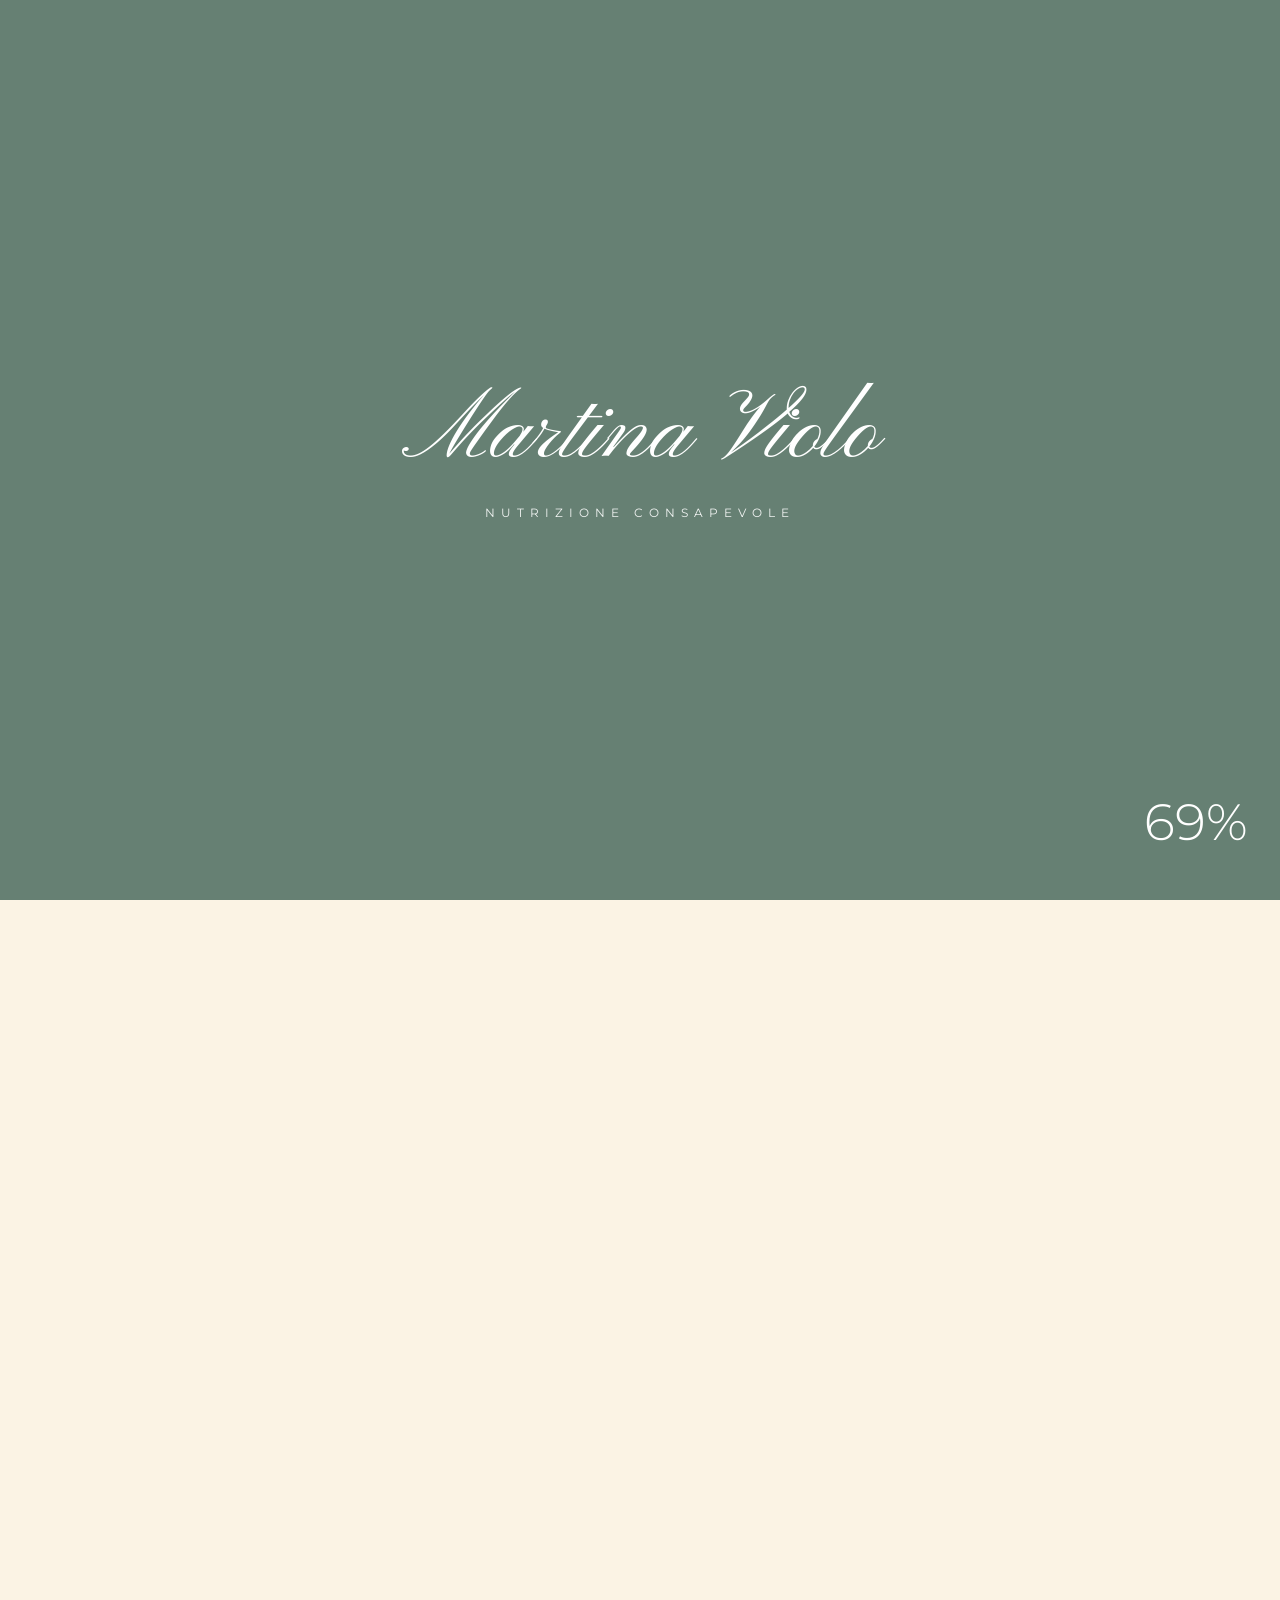
==== index.html @ 7b3d0c50 "Add files via upload" ====
<!DOCTYPE html>
<html lang="it">
<head>
<title>Dott.ssa Martina Violo - Biologa Nutrizionista a Sant'Elia Fiumerapido</title>
<meta name="description" content="Affidati alla Dott.ssa Martina Violo, nutrizionista a Sant'Elia Fiumerapido. Percorsi nutrizionali personalizzati, senza privazioni. Prenota ora la tua visita.">
<meta property="og:title" content="Dott.ssa Martina Violo - Biologa Nutrizionista">
<meta property="og:description" content="Inizia il tuo percorso verso un'alimentazione consapevole.">
<meta property="og:image" content="https://www.tuosito.it/img/anteprima-social.jpg">
<meta property="og:url" content="https://www.tuosito.it">
<meta charset="UTF-8">
<meta name="viewport" content="width=device-width, initial-scale=1.0">
<link rel="icon" type="image/png" href="img/favicon.png">
<link rel="stylesheet" href="style.css">
<link href="https://fonts.googleapis.com/css2?family=Montserrat:wght@300;400;600&family=Pinyon+Script&family=Playfair+Display:ital,wght@0,400;0,700;1,400&display=block" rel="stylesheet">
<link href='https://unpkg.com/boxicons@2.1.4/css/boxicons.min.css' rel='stylesheet'>
<link href="https://unpkg.com/aos@2.3.1/dist/aos.css" rel="stylesheet">

<script type="application/ld+json">
{
  "@context": "https://schema.org",
  "@type": "Physician",
  "name": "Dott.ssa Martina Violo",
  "image": "https://www.tuosito.it/img/martina.jpeg",
  "@id": "https://www.tuosito.it",
  "url": "https://www.tuosito.it",
  "telephone": "3331909773",
  "medicalSpecialty": "DietNutrition",
  "address": {
    "@type": "PostalAddress",
    "streetAddress": "Piazza Enrico Risi, 23",
    "addressLocality": "Sant'Elia Fiumerapido",
    "postalCode": "03049",
    "addressCountry": "IT"
  },
  "priceRange": "€€"
}
</script>

<style>
/* ============================================================
   NUOVE SEZIONI — stili aggiuntivi al style.css esistente
   ============================================================ */

/* --- HERO riprogettato (gerarchia 3 livelli come riferimento) --- */
#hero { min-height: 100vh; display: flex; align-items: center; padding-top: 5rem; }
.hero-container { display: grid; grid-template-columns: 1fr 1fr; gap: 4rem; align-items: center; }
.hero-eyebrow { font-size: 0.9rem; font-weight: 600; color: #668073; text-transform: uppercase; letter-spacing: 3px; display: block; margin-bottom: 0.8rem; }
.hero-role { font-family: 'Playfair Display', serif; font-style: italic; font-size: 1.5rem; color: #668073; display: block; margin-bottom: 0.3rem; }
.hero-name { font-family: 'Playfair Display', serif; font-size: clamp(3rem, 6vw, 5rem); font-weight: 700; color: #1A2621; line-height: 1; display: block; margin-bottom: 1.5rem; }
.hero-text p { font-size: 1.05rem; color: #555; max-width: 480px; line-height: 1.7; margin-bottom: 2rem; }
.hero-badge-strip { display: flex; align-items: center; gap: 0.6rem; margin-bottom: 2.5rem; background: #fff; padding: 0.8rem 1.2rem; border-radius: 3rem; box-shadow: 0 4px 15px rgba(0,0,0,0.06); display: inline-flex; }
.hero-badge-strip .stars { color: #f1c40f; font-size: 1rem; letter-spacing: 1px; }
.hero-badge-strip span { font-size: 0.82rem; color: #555; }
.hero-badge-strip strong { color: #1A2621; }
.hero-image-wrapper { position: relative; }
.hero-img { width: 100%; border-radius: 2rem; object-fit: cover; aspect-ratio: 4/5; box-shadow: 0 2rem 4rem rgba(0,0,0,0.12); position: relative; z-index: 1; }
.blob-bg { position: absolute; width: 85%; height: 85%; background: #E8F5E9; border-radius: 40% 60% 55% 45% / 45% 55% 40% 60%; top: 8%; left: 8%; z-index: 0; }
@media (max-width: 768px) {
    #hero { padding-top: 7rem; min-height: auto; }
    .hero-container { grid-template-columns: 1fr; gap: 2rem; }
    .hero-image-wrapper { max-width: 280px; margin: 0 auto; }
    .hero-name { font-size: 2.8rem; }
    .hero-text { text-align: center; }
    .hero-buttons { justify-content: center; }
    .hero-badge-strip { margin: 0 auto 2rem; }
}

/* --- CHI SONO: foto + testo affiancati --- */
.chi-sono-grid { display: grid; grid-template-columns: 0.9fr 1.1fr; gap: 4rem; align-items: center; }
.chi-sono-img { width: 100%; border-radius: 1.5rem; object-fit: cover; aspect-ratio: 3/4; box-shadow: 0 1.5rem 3rem rgba(0,0,0,0.1); }
.chi-sono-text .header-badge { margin-bottom: 1rem; }
.chi-sono-text h2 { text-align: left; margin-bottom: 1.2rem; }
.chi-sono-text h2::after { margin-left: 0; }
.chi-sono-text p { color: #555; margin-bottom: 1rem; line-height: 1.8; }
@media (max-width: 900px) {
    .chi-sono-grid { grid-template-columns: 1fr; gap: 2rem; }
    .chi-sono-img { max-width: 320px; margin: 0 auto; display: block; }
    .chi-sono-text h2 { text-align: center; }
    .chi-sono-text h2::after { margin: 0.5rem auto 0; }
}

/* --- APPROCCIO: lista puntata dettagliata --- */
.approccio-grid { display: grid; grid-template-columns: 1fr 1fr; gap: 3rem; align-items: start; }
.approccio-intro p { color: #555; line-height: 1.8; margin-bottom: 1.5rem; }
.approccio-list { list-style: none; padding: 0; margin: 0; }
.approccio-list li { display: flex; align-items: flex-start; gap: 0.75rem; padding: 0.7rem 0; border-bottom: 1px solid #f0f0f0; font-size: 0.95rem; color: #444; }
.approccio-list li:last-child { border-bottom: none; }
.approccio-list li i { color: #668073; font-size: 1.1rem; flex-shrink: 0; margin-top: 0.1rem; }
.approccio-photo { border-radius: 1.5rem; overflow: hidden; box-shadow: 0 1rem 2.5rem rgba(0,0,0,0.08); }
.approccio-photo img { width: 100%; height: 100%; object-fit: cover; display: block; }
@media (max-width: 900px) {
    .approccio-grid { grid-template-columns: 1fr; }
    .approccio-photo { display: none; }
}

/* --- SPECIALIZZAZIONI: griglia 3+3 con icona --- */
.specializzazioni-grid { display: grid; grid-template-columns: repeat(3, 1fr); gap: 1.5rem; }
.spec-card { background: #fff; padding: 2rem 1.5rem; border-radius: 1.25rem; box-shadow: 0 4px 15px rgba(0,0,0,0.05); transition: transform 0.3s, box-shadow 0.3s; border-bottom: 3px solid transparent; }
.spec-card:hover { transform: translateY(-0.4rem); box-shadow: 0 1rem 2.5rem rgba(102,128,115,0.15); border-bottom-color: #668073; }
.spec-icon { width: 3.5rem; height: 3.5rem; background: #E8F5E9; border-radius: 50%; display: flex; align-items: center; justify-content: center; margin-bottom: 1rem; }
.spec-icon i { font-size: 1.6rem; color: #668073; }
.spec-card h3 { font-size: 1rem; color: #1A2621; margin-bottom: 0.5rem; }
.spec-card p { font-size: 0.88rem; color: #666; line-height: 1.6; }
@media (max-width: 900px) { .specializzazioni-grid { grid-template-columns: 1fr 1fr; } }
@media (max-width: 580px) { .specializzazioni-grid { grid-template-columns: 1fr; } }

/* --- SERVIZI: card dettagliate con lista inclusa --- */
.servizi-grid { display: grid; grid-template-columns: repeat(2, 1fr); gap: 2rem; }
.servizio-card { background: #fff; border-radius: 1.5rem; padding: 2.5rem 2rem; box-shadow: 0 6px 20px rgba(0,0,0,0.06); display: flex; flex-direction: column; border-top: 4px solid #668073; transition: transform 0.3s; }
.servizio-card.featured { background: #668073; color: white; }
.servizio-card:hover { transform: translateY(-0.3rem); }
.servizio-card h3 { font-size: 1.3rem; margin-bottom: 0.3rem; color: #1A2621; }
.servizio-card.featured h3 { color: white; }
.servizio-card .servizio-sub { font-size: 0.85rem; color: #668073; font-weight: 600; text-transform: uppercase; letter-spacing: 1px; margin-bottom: 1.2rem; }
.servizio-card.featured .servizio-sub { color: rgba(255,255,255,0.75); }
.servizio-card .servizio-price { font-family: 'Playfair Display', serif; font-size: 2rem; font-weight: 700; color: #668073; margin-bottom: 1.5rem; }
.servizio-card.featured .servizio-price { color: white; }
.servizio-include { list-style: none; padding: 0; margin: 0 0 2rem; flex-grow: 1; }
.servizio-include li { display: flex; align-items: flex-start; gap: 0.6rem; padding: 0.5rem 0; font-size: 0.9rem; color: #555; border-bottom: 1px solid #f5f5f5; }
.servizio-card.featured .servizio-include li { color: rgba(255,255,255,0.9); border-bottom-color: rgba(255,255,255,0.15); }
.servizio-include li i { color: #668073; font-size: 1rem; flex-shrink: 0; margin-top: 0.15rem; }
.servizio-card.featured .servizio-include li i { color: rgba(255,255,255,0.85); }
.servizio-card .btn, .servizio-card .btn-outline-white { margin-top: auto; text-align: center; display: block; }
.btn-outline-white { border: 2px solid white; color: white; padding: 0.85rem 1.5rem; border-radius: 3rem; font-weight: 600; text-decoration: none; transition: all 0.3s; font-size: 0.95rem; }
.btn-outline-white:hover { background: white; color: #668073; }
@media (max-width: 768px) { .servizi-grid { grid-template-columns: 1fr; } }

/* --- RECENSIONI: citazione + fonte --- */
.review-card { background: #fff; border-radius: 1.25rem; padding: 2rem; box-shadow: 0 4px 15px rgba(0,0,0,0.05); flex-shrink: 0; width: 340px; display: flex; flex-direction: column; border-left: 4px solid #668073; }
.review-quote { font-size: 2.5rem; color: #668073; line-height: 1; margin-bottom: 0.5rem; font-family: Georgia, serif; }
.review-text { font-size: 0.92rem; color: #555; line-height: 1.7; flex-grow: 1; font-style: italic; margin-bottom: 1.2rem; }
.review-author { display: flex; align-items: center; gap: 0.8rem; }
.author-avatar { width: 2.5rem; height: 2.5rem; border-radius: 50%; background: #668073; color: white; display: flex; align-items: center; justify-content: center; font-weight: 700; font-size: 1rem; flex-shrink: 0; }
.author-info h4 { font-size: 0.9rem; color: #1A2621; margin: 0 0 0.15rem; }
.author-info .stars { color: #f1c40f; font-size: 0.85rem; }
.author-info .review-source { font-size: 0.75rem; color: #999; margin-top: 0.1rem; }
</style>
</head>

<body class="is-loading">

<div id="preloader">
    <div class="preloader-content">
        <h1 class="preload-name">Martina Violo</h1>
        <p class="preload-sub">Nutrizione Consapevole</p>
    </div>
    <div class="preload-counter">0%</div>
</div>

<header>
    <div class="container">
        <a href="index.html" class="logo-link">
            <img src="img/logo.png" alt="Logo" class="logo-img">
            <div class="brand-text">
                <span class="dott-title">Dott.ssa</span>
                <span class="brand-name">Martina Violo</span>
            </div>
        </a>
        <div class="menu-toggle" id="mobile-menu"><i class='bx bx-menu'></i></div>
        <nav class="nav-menu">
            <ul>
                <li><a href="index.html">Home</a></li>
                <li><a href="chi-sono.html">Chi Sono</a></li>
                <li><a href="#specializzazioni">Specializzazioni</a></li>
                <li><a href="#recensioni">Recensioni</a></li>
                <li><a href="#contatti">Dove Siamo</a></li>
                <li><a href="#prenota" class="btn-prenota">Prenota Ora</a></li>
            </ul>
        </nav>
    </div>
</header>

<!-- ============================================================
     1. HERO — gerarchia tipografica a 3 livelli
     ============================================================ -->
<section id="hero">
    <div class="container hero-container">
        <div class="hero-text" data-aos="fade-up">
            <span class="hero-eyebrow">Biologa – Nutrizionista</span>
            <span class="hero-role">Dott.ssa</span>
            <span class="hero-name">Martina Violo</span>

            <div class="hero-badge-strip">
                <span class="stars">★★★★★</span>
                <span><strong>Recensioni verificate</strong> dai pazienti</span>
            </div>

            <p>Percorsi nutrizionali personalizzati per ritrovare equilibrio, salute e benessere. Niente diete drastiche: solo scienza, ascolto e risultati duraturi.</p>

            <div class="hero-buttons">
                <a href="#prenota" class="btn btn-hero">Prenota la Prima Visita</a>
                <a href="chi-sono.html" class="btn-outline">Scopri il metodo</a>
            </div>
        </div>

        <div class="hero-image-wrapper" data-aos="zoom-in" data-aos-delay="200">
            <div class="blob-bg"></div>
            <img src="img/martina.jpeg" alt="Dott.ssa Martina Violo, Biologa Nutrizionista" class="hero-img">
        </div>
    </div>
</section>

<div class="marquee-container">
    <div class="marquee-content">
        <span>NUTRIZIONE CONSAPEVOLE • NO DIETE DRASTICHE • EQUILIBRIO • AMORE PER IL CIBO • SCIENZA ED EMPATIA • </span>
        <span>NUTRIZIONE CONSAPEVOLE • NO DIETE DRASTICHE • EQUILIBRIO • AMORE PER IL CIBO • SCIENZA ED EMPATIA • </span>
    </div>
</div>

<!-- ============================================================
     2. CHI SONO — foto + testo affiancati (come sito riferimento)
     ============================================================ -->
<section id="chi-sono" class="section-content">
    <div class="container">
        <div class="chi-sono-grid" data-aos="fade-up">
            <div>
                <img src="img/martina.jpeg" alt="Dott.ssa Martina Violo" class="chi-sono-img">
            </div>
            <div class="chi-sono-text">
                <span class="header-badge">Chi sono</span>
                <h2>Benvenuta nel mio studio di nutrizione, il tuo spazio di equilibrio e benessere.</h2>
                <p>
                    Sono una <strong>biologa nutrizionista</strong>, appassionata di scienza, benessere e cura della persona.
                    Credo profondamente che l'alimentazione non sia solo nutrimento, ma uno strumento potente
                    per migliorare la qualità della vita e ritrovare equilibrio e salute.
                </p>
                <p>
                    Il mio approccio è scientifico ma profondamente umano: prima di parlare di calorie,
                    voglio capire te — le tue abitudini, i tuoi ritmi, le tue difficoltà.
                    Solo così un piano nutrizionale smette di essere un peso e diventa uno strumento
                    che funziona davvero, nel tempo.
                </p>
                <a href="chi-sono.html" class="btn" style="display:inline-block; margin-top:1rem;">Scopri di più →</a>
            </div>
        </div>
    </div>
</section>

<!-- ============================================================
     3. IL MIO APPROCCIO — lista dettagliata + foto
     ============================================================ -->
<section class="section-content" style="background-color:#f9f9f9;">
    <div class="container">
        <h2 data-aos="fade-up">Il Mio Approccio</h2>
        <p style="text-align:center; max-width:600px; margin:0 auto 3rem; color:#666;" data-aos="fade-up" data-aos-delay="100">
            Ogni percorso nutrizionale inizia con un'analisi approfondita delle tue abitudini, necessità e obiettivi. Il piano viene elaborato secondo criteri scientifici e aggiornato nel tempo.
        </p>

        <div class="approccio-grid" data-aos="fade-up" data-aos-delay="150">
            <div class="approccio-intro">
                <p><strong>Il percorso include:</strong></p>
                <ul class="approccio-list">
                    <li><i class='bx bx-check-circle'></i> Anamnesi nutrizionale e clinica approfondita</li>
                    <li><i class='bx bx-check-circle'></i> Analisi degli esami ematochimici disponibili</li>
                    <li><i class='bx bx-check-circle'></i> Valutazione delle abitudini alimentari e dello stile di vita</li>
                    <li><i class='bx bx-check-circle'></i> Misurazioni antropometriche (peso, altezza, circonferenze)</li>
                    <li><i class='bx bx-check-circle'></i> Definizione degli obiettivi nutrizionali personalizzati</li>
                    <li><i class='bx bx-check-circle'></i> Elaborazione di un piano alimentare su misura</li>
                    <li><i class='bx bx-check-circle'></i> Supporto nutrizionale e integrazione (quando indicata)</li>
                    <li><i class='bx bx-check-circle'></i> Follow-up periodici e aggiornamento del piano</li>
                </ul>
            </div>
            <div class="approccio-photo">
                <img src="img/martina.jpeg" alt="Studio Dott.ssa Martina Violo">
            </div>
        </div>
    </div>
</section>

<!-- ============================================================
     4. SPECIALIZZAZIONI — griglia 3+3 con icone
     ============================================================ -->
<section id="specializzazioni" class="section-content">
    <div class="container">
        <h2 data-aos="fade-up">In cosa posso aiutarti</h2>
        <p style="text-align:center; max-width:600px; margin:0 auto 3rem; color:#666;" data-aos="fade-up" data-aos-delay="100">
            Percorsi personalizzati per ogni fase della vita e ogni tipo di esigenza nutrizionale.
        </p>

        <div class="specializzazioni-grid">
            <div class="spec-card" data-aos="fade-up">
                <div class="spec-icon"><i class='bx bx-leaf'></i></div>
                <h3>Dimagrimento e ricomposizione corporea</h3>
                <p>Programmi basati su evidenze scientifiche per perdere massa grassa in modo sano, sostenibile e duraturo.</p>
            </div>
            <div class="spec-card" data-aos="fade-up" data-aos-delay="100">
                <div class="spec-icon"><i class='bx bx-heart'></i></div>
                <h3>Squilibri metabolici</h3>
                <p>Supporto nutrizionale per insulino resistenza, diabete, ipercolesterolemia e stati infiammatori cronici.</p>
            </div>
            <div class="spec-card" data-aos="fade-up" data-aos-delay="200">
                <div class="spec-icon"><i class='bx bx-happy-heart-eyes'></i></div>
                <h3>Benessere intestinale</h3>
                <p>Percorsi per IBS, gonfiore, stipsi, disbiosi intestinale e reflusso, con focus sul microbiota.</p>
            </div>
            <div class="spec-card" data-aos="fade-up" data-aos-delay="100">
                <div class="spec-icon"><i class='bx bx-body'></i></div>
                <h3>Squilibri ormonali</h3>
                <p>Piani alimentari personalizzati per PCOS, endometriosi, amenorrea e altri squilibri ormonali femminili.</p>
            </div>
            <div class="spec-card" data-aos="fade-up" data-aos-delay="200">
                <div class="spec-icon"><i class='bx bx-plus-medical'></i></div>
                <h3>Gravidanza e allattamento</h3>
                <p>Supporto nutrizionale completo durante la gravidanza e l'allattamento per il benessere di mamma e bambino.</p>
            </div>
            <div class="spec-card" data-aos="fade-up" data-aos-delay="300">
                <div class="spec-icon"><i class='bx bx-run'></i></div>
                <h3>Nutrizione sportiva</h3>
                <p>Piani nutrizionali per ottimizzare le performance atletiche, il recupero e la composizione corporea.</p>
            </div>
        </div>
    </div>
</section>

<!-- ============================================================
     5. RECENSIONI — carosello con fonte esplicita
     ============================================================ -->
<section id="recensioni" class="section-content" style="background-color:#f9f9f9;">
    <div class="container">
        <h2 data-aos="fade-up">Cosa dicono i pazienti</h2>
        <p style="text-align:center; max-width:600px; margin:0 auto 3rem; color:#666;" data-aos="fade-up" data-aos-delay="100">
            Le storie di chi ha scelto di cambiare stile di vita con me.
        </p>

        <div class="reviews-wrapper">
            <button class="nav-arrow prev-arrow" onclick="scorriRecensioni(-1)" aria-label="Precedente">
                <i class='bx bx-chevron-left'></i>
            </button>
            <div class="reviews-grid" id="lista-recensioni" data-aos="fade-up" data-aos-delay="200">
                <div style="text-align:center; width:100%; color:#999;">Caricamento recensioni...</div>
            </div>
            <button class="nav-arrow next-arrow" onclick="scorriRecensioni(1)" aria-label="Successivo">
                <i class='bx bx-chevron-right'></i>
            </button>
        </div>
    </div>
</section>

<!-- ============================================================
     6. SERVIZI — card dettagliate con lista inclusa
     ============================================================ -->
<section id="servizi" class="section-content">
    <div class="container">
        <h2 data-aos="fade-up">Inizia il tuo percorso con me</h2>
        <p style="text-align:center; max-width:600px; margin:0 auto 3rem; color:#666;" data-aos="fade-up" data-aos-delay="100">
            Scegli il percorso più adatto alle tue esigenze. Ogni visita è un momento di ascolto e cura personalizzata.
        </p>

        <div class="servizi-grid">

            <div class="servizio-card featured" data-aos="fade-up">
                <div class="servizio-sub">Consigliato per iniziare</div>
                <h3>Prima Visita Nutrizionale</h3>
                <div class="servizio-price">€ 80 <span style="font-size:1rem; opacity:0.7;">/seduta</span></div>
                <ul class="servizio-include">
                    <li><i class='bx bx-check'></i> Durata: 60 minuti</li>
                    <li><i class='bx bx-check'></i> Anamnesi nutrizionale e clinica approfondita</li>
                    <li><i class='bx bx-check'></i> Valutazione delle abitudini alimentari e dello stile di vita</li>
                    <li><i class='bx bx-check'></i> Misurazioni antropometriche</li>
                    <li><i class='bx bx-check'></i> Definizione degli obiettivi nutrizionali</li>
                    <li><i class='bx bx-check'></i> Piano alimentare personalizzato incluso</li>
                </ul>
                <a href="#prenota" class="btn-outline-white">Prenota Ora</a>
            </div>

            <div class="servizio-card" data-aos="fade-up" data-aos-delay="150">
                <div class="servizio-sub">Monitoraggio progressi</div>
                <h3>Visita di Controllo</h3>
                <div class="servizio-price">€ 40 <span style="font-size:1rem; color:#999;">/seduta</span></div>
                <ul class="servizio-include">
                    <li><i class='bx bx-check'></i> Durata: 30 minuti</li>
                    <li><i class='bx bx-check'></i> Valutazione dei risultati raggiunti</li>
                    <li><i class='bx bx-check'></i> Nuove misurazioni antropometriche</li>
                    <li><i class='bx bx-check'></i> Verifica dell'aderenza al piano alimentare</li>
                    <li><i class='bx bx-check'></i> Aggiornamento e personalizzazione del piano</li>
                    <li><i class='bx bx-check'></i> Supporto motivazionale continuo</li>
                </ul>
                <a href="#prenota" class="btn">Prenota Ora</a>
            </div>

        </div>
    </div>
</section>

<!-- ============================================================
     7. PRENOTA — wizard esistente invariato
     ============================================================ -->
<section id="prenota" class="section-content" style="background-color:#f9f9f9;">
    <div class="container">
        <h2 data-aos="fade-up">Prenota un Appuntamento</h2>

        <div id="booking-choice" class="booking-choice-container" data-aos="zoom-in">
            <div class="choice-card" onclick="mostraFormOnline()">
                <div class="icon-circle"><i class='bx bx-calendar'></i></div>
                <h3>Prenotazione Online</h3>
                <p>Visualizza il calendario e blocca subito il tuo posto.</p>
                <span class="btn-fake">Prenota qui &rarr;</span>
            </div>
            <a href="https://wa.me/393472796818?text=Salve,%20vorrei%20prenotare%20un%20appuntamento." target="_blank" class="choice-card whatsapp-card">
                <div class="icon-circle wa"><i class='bx bxl-whatsapp'></i></div>
                <h3>Via WhatsApp</h3>
                <p>Scrivimi per concordare insieme orario e dettagli.</p>
                <span class="btn-fake wa-btn">Apri Chat &rarr;</span>
            </a>
        </div>

        <div id="online-form-container" style="display:none;">
            <button onclick="tornaIndietroScelta()" style="background:none; border:none; color:#668073; font-weight:bold; cursor:pointer; margin-bottom:20px; font-size:1rem;">
                &larr; Torna alla scelta
            </button>
            <div class="wizard-container">
                <div id="step-1" class="step-box active">
                    <h2>Di cosa hai bisogno?</h2>
                    <div class="scelta-servizio">
                        <div onclick="scegliServizio('prima_visita', 60)" class="btn-card">
                            <div class="icon-box"><i class='bx bx-user-plus'></i></div>
                            <h3>Prima Visita</h3>
                            <p>60 Minuti</p>
                        </div>
                        <div onclick="scegliServizio('controllo', 30)" class="btn-card">
                            <div class="icon-box"><i class='bx bx-refresh'></i></div>
                            <h3>Controllo</h3>
                            <p>30 Minuti</p>
                        </div>
                    </div>
                </div>

                <div id="step-2" class="step-box">
                    <h2>Scegli il giorno</h2>
                    <div class="calendar-wrapper">
                        <div class="calendar-header">
                            <button onclick="cambiaMese(-1)" class="btn-cal-nav"><i class='bx bx-chevron-left'></i></button>
                            <h3 id="mese-anno-label">Mese Anno</h3>
                            <button onclick="cambiaMese(1)" class="btn-cal-nav"><i class='bx bx-chevron-right'></i></button>
                        </div>
                        <div class="calendar-weekdays">
                            <div>Lun</div><div>Mar</div><div>Mer</div><div>Gio</div><div>Ven</div><div>Sab</div><div>Dom</div>
                        </div>
                        <div id="calendar-days" class="calendar-grid"></div>
                    </div>
                    <button onclick="tornaAlStep(1)" class="btn-back">← Indietro</button>
                </div>

                <div id="step-3" class="step-box">
                    <h2>Orari Ottimizzati</h2>
                    <p style="font-size:0.9rem; color:#666; margin-bottom:15px;">Questi sono gli orari consigliati per te.</p>
                    <div id="container-consigliati" class="orari-grid"></div>
                    <p id="no-consigliati" style="display:none; font-size:0.85rem; color:#999; margin-top:10px;">Nessun orario consigliato. Prova "Mostra tutti gli orari" qui sotto.</p>
                    <div class="divider" style="margin:20px 0; border-top:1px dashed #ccc;"></div>
                    <button onclick="mostraTuttiOrari()" class="btn-outline">Mostra tutti gli orari</button>
                    <br><br>
                    <button onclick="tornaAlStep(2)" class="btn-back">← Cambia Giorno</button>
                </div>

                <div id="step-4" class="step-box">
                    <h2>Tutti gli orari</h2>
                    <div id="container-altri" class="orari-grid"></div>
                    <br>
                    <button onclick="tornaAlStep(3)" class="btn-back">← Indietro</button>
                </div>

                <div id="step-5" class="step-box">
                    <h2>Conferma Prenotazione</h2>
                    <div class="riepilogo-box">
                        <p><i class='bx bx-id-card'></i> <strong id="riepilogo-servizio">...</strong></p>
                        <p><i class='bx bx-calendar'></i> <strong id="riepilogo-data">...</strong></p>
                        <p><i class='bx bx-time'></i> <strong id="riepilogo-ora">...</strong></p>
                    </div>
                    <form action="prenota.php" method="POST" class="form-finale">
                        <input type="hidden" name="servizio" id="input-servizio">
                        <input type="hidden" name="data" id="input-data">
                        <input type="hidden" name="ora" id="input-ora">
                        <div class="input-group">
                            <input type="text" name="nome" required placeholder="Nome e Cognome">
                            <input type="tel" name="telefono" required placeholder="Telefono">
                        </div>
                        <input type="email" name="email" required placeholder="Email">
                        <div class="privacy-box">
                            <input type="checkbox" name="privacy_consent" id="privacy_consent" required>
                            <label for="privacy_consent">Accetto la <a href="privacy.html">Privacy Policy</a></label>
                        </div>
                        <button type="submit" class="btn">Invia Richiesta</button>
                    </form>
                    <button onclick="tornaAlStep(3)" class="btn-back">← Modifica Ora</button>
                </div>
            </div>
        </div>
    </div>
</section>

<!-- ============================================================
     8. CONTATTI — mappa + info (invariato)
     ============================================================ -->
<section id="contatti" class="section-content" style="background-color:#fff;">
    <div class="container">
        <h2>Dove Siamo</h2>
        <div class="contact-wrapper" data-aos="fade-in">
            <div class="contact-info">
                <h3>Studio Dott.ssa Violo</h3>
                <p><strong>Indirizzo:</strong><br>Piazza Enrico Risi, 23<br>03049 Sant'Elia Fiumerapido (FR)</p>
                <p><strong>Orari:</strong><br>Lun - Sab: 09:00 - 18:00<br>Dom: Chiuso</p>
                <p><strong>Email:</strong><br><a href="mailto:info@martina.it">info@martina.it</a></p>
            </div>
            <div class="map-container">
                <div id="map-placeholder" class="map-placeholder" style="display:none;">
                    <div style="padding:20px;">
                        <i class='bx bx-cookie' style="font-size:40px; margin-bottom:10px;"></i>
                        <p style="margin-bottom:15px;"><strong>Mappa non visibile</strong><br>Accetta i cookie per vederla.</p>
                        <button onclick="riapriCookieBanner()" class="btn-outline" style="font-size:0.8rem; padding:0.5rem 1rem !important; min-height:auto !important;">Modifica Preferenze Cookie</button>
                    </div>
                </div>
                <iframe id="google-map"
                    data-src="https://www.google.com/maps/embed?pb=!1m18!1m12!1m3!1d2986.375001451012!2d13.863145011646838!3d41.539477071161116!2m3!1f0!2f0!3f0!3m2!1i1024!2i768!4f13.1!3m3!1m2!1s0x133abcd85103f5c5%3A0x1a8f49da4261f975!2sPiazza%20Enrico%20Risi%2C%2023%2C%2003049%20Sant'Elia%20Fiumerapido%20FR!5e0!3m2!1sit!2sit!4v1769185536498!5m2!1sit!2sit"
                    width="100%" height="100%" style="border:0; display:none;"
                    allowfullscreen="" loading="lazy" referrerpolicy="no-referrer-when-downgrade">
                </iframe>
            </div>
        </div>
    </div>
</section>

<footer>
    <div class="container">
        <div class="footer-content">
            <p>&copy; <span id="current-year"></span> Dott.ssa Martina Violo - Biologa Nutrizionista</p>
            <p class="p-iva">P.IVA: 00000000000</p>
            <p class="albo-text">Iscritta all'Ordine dei Biologi del Lazio e Abruzzo (Sez. A) <br>n. AA_000000</p>
            <div class="social-icons">
                <a href="https://www.instagram.com/iltuoprofilo" target="_blank" title="Instagram"><i class='bx bxl-instagram'></i></a>
                <a href="https://www.facebook.com/iltuoprofilo" target="_blank" title="Facebook"><i class='bx bxl-facebook'></i></a>
                <a href="https://www.linkedin.com/in/iltuoprofilo" target="_blank" title="LinkedIn"><i class='bx bxl-linkedin'></i></a>
            </div>
            <ul class="footer-links">
                <li><a href="privacy.html">Privacy Policy</a> &bull; <a href="privacy.html#cookie-policy">Cookie Policy</a></li>
            </ul>
        </div>
    </div>
</footer>

<a href="https://wa.me/393472796818" class="whatsapp-float" target="_blank">
    <i class='bx bxl-whatsapp'></i>
    <span class="whatsapp-msg">Scrivimi su WhatsApp</span>
</a>
<div class="mobile-sticky-bar">
    <a href="https://wa.me/393472796818" class="btn-sticky-whatsapp"><i class='bx bxl-whatsapp'></i> WhatsApp</a>
    <a href="#prenota" class="btn-sticky-book">📅 Prenota Ora</a>
</div>

<div id="cookie-banner" class="cookie-banner">
    <div class="cookie-content">
        <h3>🍪 Rispetto della tua Privacy</h3>
        <p>Utilizziamo cookie per migliorare l'esperienza e mostrare la mappa. <a href="privacy.html">Privacy Policy</a>.</p>
        <div class="cookie-buttons">
            <button id="btn-rifiuta" class="btn-cookie-outline">Rifiuta</button>
            <button id="btn-accetta" class="btn-cookie-full">Accetta</button>
        </div>
    </div>
</div>

<script src="https://unpkg.com/aos@2.3.1/dist/aos.js"></script>
<script>
document.addEventListener("DOMContentLoaded", function() {
    const body = document.body;
    const preloader = document.getElementById('preloader');
    const counterElement = document.querySelector('.preload-counter');
    const header = document.querySelector('header');

    function svelaSito() {
        body.classList.remove('is-loading');
        body.classList.remove('no-scroll');
        if(preloader) { preloader.style.opacity='0'; preloader.style.pointerEvents='none'; }
    }

    if (sessionStorage.getItem('intro_visualizzata')) {
        svelaSito();
        if(preloader) preloader.style.display='none';
    } else {
        body.classList.add('no-scroll');
        sessionStorage.setItem('intro_visualizzata','true');
        let count=0;
        const updateCounter = setInterval(()=>{
            count++;
            if(count<=100 && counterElement) { counterElement.innerText=count+"%"; }
            else {
                clearInterval(updateCounter);
                setTimeout(()=>{
                    preloader.classList.add('fade-text');
                    setTimeout(()=>{
                        let h=header?header.offsetHeight:80;
                        preloader.style.height=h+'px';
                        body.classList.remove('no-scroll');
                        setTimeout(()=>{ body.classList.remove('is-loading'); preloader.style.opacity='0'; preloader.style.pointerEvents='none'; },1000);
                    },1000);
                },800);
            }
        },45);
    }

    const menuToggle = document.getElementById('mobile-menu');
    const navMenu = document.querySelector('.nav-menu');
    if(menuToggle) {
        menuToggle.addEventListener('click',()=>{
            navMenu.classList.toggle('active');
            const icon=menuToggle.querySelector('i');
            icon.classList.toggle('bx-menu');
            icon.classList.toggle('bx-x');
        });
    }

    AOS.init({ duration:1000, once:true, offset:100 });

    // Cookie banner
    const banner=document.getElementById("cookie-banner");
    const btnAccetta=document.getElementById("btn-accetta");
    const btnRifiuta=document.getElementById("btn-rifiuta");

    function gestisciMappa(attiva){
        const iframe=document.getElementById("google-map");
        const placeholder=document.getElementById("map-placeholder");
        if(attiva&&iframe){ if(!iframe.src) iframe.src=iframe.getAttribute("data-src"); iframe.style.display="block"; if(placeholder) placeholder.style.display="none"; }
        else { if(iframe) iframe.style.display="none"; if(placeholder) placeholder.style.display="flex"; }
    }

    if(!localStorage.getItem("cookie_consent")){ gestisciMappa(false); setTimeout(()=>{ if(banner) banner.classList.add("show"); },2000); }
    else if(localStorage.getItem("cookie_consent")==="accepted"){ gestisciMappa(true); }
    else { gestisciMappa(false); }

    if(btnAccetta) btnAccetta.addEventListener("click",()=>{ localStorage.setItem("cookie_consent","accepted"); if(banner) banner.classList.remove("show"); gestisciMappa(true); });
    if(btnRifiuta) btnRifiuta.addEventListener("click",()=>{ localStorage.setItem("cookie_consent","denied"); if(banner) banner.classList.remove("show"); gestisciMappa(false); });
    window.riapriCookieBanner=function(){ if(banner) banner.classList.add("show"); };

    // Recensioni
    const containerRecensioni=document.getElementById('lista-recensioni');
    if(containerRecensioni){
        fetch('get_recensioni.php')
            .then(r=>r.json())
            .then(data=>{
                containerRecensioni.innerHTML='';
                if(data.length===0){ containerRecensioni.innerHTML='<p style="text-align:center;width:100%;color:#888;">Nessuna recensione ancora.</p>'; return; }
                data.forEach((review,index)=>{
                    let starsHtml='';
                    for(let i=0;i<5;i++) starsHtml+=i<review.voto?'★':'<span style="color:#ddd">☆</span>';
                    const iniziale=review.nome.charAt(0).toUpperCase();
                    const card=document.createElement('div');
                    card.className='review-card';
                    card.style.animationDelay=`${index*0.15}s`;
                    card.innerHTML=`
                        <div class="review-quote">"</div>
                        <p class="review-text">${review.testo}</p>
                        <div class="review-author">
                            <div class="author-avatar">${iniziale}</div>
                            <div class="author-info">
                                <h4>${review.nome}</h4>
                                <div class="stars">${starsHtml}</div>
                                <div class="review-source">Recensione verificata</div>
                            </div>
                        </div>`;
                    containerRecensioni.appendChild(card);
                });
            })
            .catch(err=>{ containerRecensioni.innerHTML='<p style="text-align:center;">Errore caricamento.</p>'; });
    }
});

// Anno corrente
const yearSpan=document.getElementById('current-year');
if(yearSpan) yearSpan.textContent=new Date().getFullYear();

// Scroll recensioni
function scorriRecensioni(direzione){
    const container=document.getElementById('lista-recensioni');
    if(container) container.scrollBy({ left:370*direzione, behavior:'smooth' });
}

// Statistiche
const orarioIngresso=Date.now();
window.utenteHaPrenotato=0;
document.addEventListener('visibilitychange',function(){
    if(document.visibilityState==='hidden'){
        const tempoPassato=Math.floor((Date.now()-orarioIngresso)/1000);
        const datiStatistiche=new FormData();
        datiStatistiche.append('tempo',tempoPassato);
        datiStatistiche.append('prenotato',window.utenteHaPrenotato);
        navigator.sendBeacon('api_statistiche.php',datiStatistiche);
    }
});

// Wizard prenotazioni
let datiPrenotazione={ servizio:'', durata:0, data:'', dataVisual:'', ora:'' };
let dataCorrenteCal=new Date();

function mostraStep(stepId){
    document.querySelectorAll('.step-box').forEach(el=>el.classList.remove('active'));
    const step=document.getElementById(stepId);
    if(step){ step.classList.add('active'); step.scrollIntoView({behavior:'smooth',block:'start'}); }
    if(stepId==='step-2') renderCalendario();
}
function tornaAlStep(n){ mostraStep('step-'+n); }
function tornaIndietroScelta(){ document.getElementById('online-form-container').style.display='none'; document.getElementById('booking-choice').style.display='flex'; }
function mostraFormOnline(){ document.getElementById('booking-choice').style.display='none'; document.getElementById('online-form-container').style.display='block'; }
function scegliServizio(tipo,minuti){ datiPrenotazione.servizio=tipo; datiPrenotazione.durata=minuti; document.getElementById('input-servizio').value=tipo; mostraStep('step-2'); }

function renderCalendario(){
    const grid=document.getElementById('calendar-days');
    const label=document.getElementById('mese-anno-label');
    if(!grid) return;
    grid.innerHTML='';
    const year=dataCorrenteCal.getFullYear();
    const month=dataCorrenteCal.getMonth();
    const nomiMesi=["Gennaio","Febbraio","Marzo","Aprile","Maggio","Giugno","Luglio","Agosto","Settembre","Ottobre","Novembre","Dicembre"];
    label.innerText=`${nomiMesi[month]} ${year}`;
    const firstDayIndex=new Date(year,month,1).getDay();
    const startDay=(firstDayIndex===0)?6:firstDayIndex-1;
    const daysInMonth=new Date(year,month+1,0).getDate();
    for(let i=0;i<startDay;i++) grid.innerHTML+=`<div class="day-cell empty"></div>`;
    for(let d=1;d<=daysInMonth;d++){
        let cell=document.createElement('div');
        cell.className='day-cell';
        cell.innerText=d;
        cell.setAttribute('data-day',d);
        cell.onclick=function(){ if(cell.classList.contains('full')) return; document.querySelectorAll('.day-cell').forEach(c=>c.classList.remove('selected')); cell.classList.add('selected'); selezionaDataCal(d,month,year); };
        grid.appendChild(cell);
    }
    aggiornaStatoGiorni(month+1,year);
}

function aggiornaStatoGiorni(mese,anno){
    fetch('api_check_mese.php',{ method:'POST', headers:{'Content-Type':'application/json'}, body:JSON.stringify({mese,anno,durata:datiPrenotazione.durata}) })
        .then(r=>r.json())
        .then(giorniFull=>{ if(Array.isArray(giorniFull)) giorniFull.forEach(g=>{ const cell=document.querySelector(`.day-cell[data-day="${g}"]`); if(cell){ cell.classList.add('full'); cell.title="Non disponibile"; } }); })
        .catch(err=>console.error("Errore check mese:",err));
}

function cambiaMese(delta){ dataCorrenteCal.setMonth(dataCorrenteCal.getMonth()+delta); renderCalendario(); }

function selezionaDataCal(giorno,mese,anno){
    let mm=(mese+1).toString().padStart(2,'0');
    let dd=giorno.toString().padStart(2,'0');
    datiPrenotazione.data=`${anno}-${mm}-${dd}`;
    datiPrenotazione.dataVisual=`${dd}-${mm}-${anno}`;
    document.getElementById('input-data').value=datiPrenotazione.data;
    caricaOrariReali();
    setTimeout(()=>mostraStep('step-3'),200);
}

function caricaOrariReali(){
    const containerConsigliati=document.getElementById('container-consigliati');
    const containerAltri=document.getElementById('container-altri');
    const msgNoConsigliati=document.getElementById('no-consigliati');
    containerConsigliati.innerHTML='<div style="font-size:0.9rem;color:#666;">Controllo disponibilità...</div>';
    containerAltri.innerHTML='';
    if(msgNoConsigliati) msgNoConsigliati.style.display='none';
    fetch('api_check_orari.php',{ method:'POST', headers:{'Content-Type':'application/json'}, body:JSON.stringify({data:datiPrenotazione.data,durata:datiPrenotazione.durata}) })
        .then(r=>r.json())
        .then(data=>{
            containerConsigliati.innerHTML='';
            if(data.consigliati&&data.consigliati.length>0){ data.consigliati.forEach(ora=>creaBottoneOrario(ora,containerConsigliati,true)); }
            else { if(msgNoConsigliati) msgNoConsigliati.style.display='block'; }
            if(data.altri&&data.altri.length>0){ data.altri.forEach(ora=>creaBottoneOrario(ora,containerAltri,false)); }
            else if(!data.consigliati||data.consigliati.length===0){ containerAltri.innerHTML='<p style="font-size:0.8rem;">Nessun orario disponibile.</p>'; }
        })
        .catch(err=>{ containerConsigliati.innerHTML='<p style="color:red;font-size:0.8rem;">Errore caricamento.</p>'; });
}

function creaBottoneOrario(ora,container,isConsigliato){
    let btn=document.createElement('div');
    btn.className='time-slot';
    if(isConsigliato){ btn.style.border='2px solid #668073'; btn.style.backgroundColor='#f4f8f6'; btn.style.fontWeight='bold'; }
    btn.innerText=ora;
    btn.onclick=function(){ confermaOra(ora); };
    container.appendChild(btn);
}

function mostraTuttiOrari(){ mostraStep('step-4'); }

function confermaOra(ora){
    datiPrenotazione.ora=ora;
    document.getElementById('input-ora').value=ora;
    const riepServizio=document.getElementById('riepilogo-servizio');
    const riepData=document.getElementById('riepilogo-data');
    const riepOra=document.getElementById('riepilogo-ora');
    if(riepServizio) riepServizio.innerText=datiPrenotazione.servizio.replace('_',' ').toUpperCase();
    if(riepData) riepData.innerText=datiPrenotazione.dataVisual;
    if(riepOra) riepOra.innerText=datiPrenotazione.ora;
    mostraStep('step-5');
}
</script>
</body>
</html>
---- style.css ----
/* -----------------------------------------------------------
   FILE: style.css - VERSIONE DEFINITIVA (PULITA & FUNZIONANTE)
   ----------------------------------------------------------- */

/* --- 0. LOGICA ANTI-FLASH (FIX DISSOLVENZA) --- */

/* Stato Normale (Sito Visibile): Attiva la transizione */
body > *:not(#preloader) {
    opacity: 1;
    visibility: visible;
    transition: opacity 1.5s ease, visibility 1.5s ease;
}

/* Stato Caricamento (Sito Nascosto): Nascondi tutto subito */
body.is-loading > *:not(#preloader) {
    opacity: 0;
    visibility: hidden;
    transition: none; /* Nessun ritardo nel nascondere */
}

/* Quando togliamo la classe, il sito appare */
body {
    transition: opacity 1s ease;
}

/* --- 1. RESET E BASE --- */
* { margin: 0; padding: 0; box-sizing: border-box; }
html { scroll-behavior: smooth; overflow-x: hidden; font-size: 16px; }

body {
    font-family: 'Montserrat', sans-serif;
    background-color: #FBF3E4;
    /* Texture Carta */
    background-image: url("https://www.transparenttextures.com/patterns/cream-paper.png");
    background-attachment: fixed;
    color: #4a4a4a;
    line-height: 1.8;
    height: auto;
    overflow-x: hidden;
    position: relative;
}

h1, h2, h3, h4 {
    font-family: 'Playfair Display', serif;
    color: #1A2621;
    margin-top: 0;
    letter-spacing: -0.03rem;
}

strong, b { color: #668073; font-weight: 700; }

h2 {
    font-size: 2.5rem; text-align: center; margin-bottom: 2.5rem;
    position: relative; width: 100%;
}
h2::after {
    content: ''; display: block; width: 3.75rem; height: 0.2rem;
    background: #668073; margin: 0.94rem auto 0;
}

.container { max-width: 68.75rem; margin: 0 auto; padding: 0 1.25rem; }

/* --- 2. HEADER E NAVIGAZIONE --- */
header {
    background-color: #668073;
    backdrop-filter: blur(10px); -webkit-backdrop-filter: blur(10px);
    padding: 0.94rem 0;
    position: sticky; top: 0; z-index: 1000;
    box-shadow: 0 0.25rem 1.25rem rgba(0,0,0,0.1);
    border-bottom: 1px solid rgba(255,255,255,0.1);
}
header .container { display: flex; justify-content: space-between; align-items: center; }

.logo-link { display: flex; align-items: center; gap: 0.94rem; text-decoration: none; }
.logo-img { height: 4.06rem; width: auto; transition: transform 0.3s ease; }
.logo-link:hover .logo-img { transform: rotate(-10deg) scale(1.1); }

.brand-text { display: flex; flex-direction: column; justify-content: center; line-height: 1.1; }
.dott-title { font-family: 'Montserrat', sans-serif; font-size: 0.85rem; text-transform: uppercase; letter-spacing: 0.125rem; color: #FBF3E4; font-weight: 600; }
.brand-name { font-family: 'Playfair Display', serif; font-size: 1.6rem; font-weight: 700; color: #FFFFFF; }

/* Menu Desktop */
.nav-menu ul { list-style: none; display: flex; gap: 1.56rem; align-items: center; }
.nav-menu a { text-decoration: none; color: #FFFFFF; font-weight: 500; position: relative; padding-bottom: 0.3rem; font-size: 0.95rem; opacity: 0.9; }
.nav-menu a:hover { opacity: 1; }
.nav-menu a::after { content: ''; position: absolute; width: 0; height: 2px; bottom: 0; left: 0; background-color: #FBF3E4; transition: width 0.3s ease-in-out; }
.nav-menu a:hover::after { width: 100%; }

.menu-toggle { display: none; font-size: 2rem; color: #FFFFFF; cursor: pointer; }

.nav-menu .btn-prenota {
    background: #FBF3E4; color: #668073 !important; padding: 0.625rem 1.56rem;
    border-radius: 1.56rem; font-weight: 700; border: 2px solid #FBF3E4; 
    box-shadow: 0 0.3rem 0.94rem rgba(0,0,0,0.1); transition: all 0.3s;
}
.nav-menu .btn-prenota:hover {
    transform: translateY(-0.125rem); background: transparent;
    color: #FFFFFF !important; border: 2px solid #FFFFFF;
}
.nav-menu .btn-prenota::after { display: none !important; }

/* --- 3. HERO SECTION --- */
#hero { background-color: transparent; padding: 6.25rem 0 5rem 0; position: relative; overflow: hidden; }
.hero-container { display: flex; align-items: center; justify-content: space-between; gap: 3.125rem; }
.hero-text { flex: 1; animation: fadeUp 1s ease-out; }
.hero-text h1 { font-size: 3rem; line-height: 1.1; margin-bottom: 1.25rem; color: #2F3E35; }
.hero-text p { font-size: 1.1rem; color: #4a5e54; margin-bottom: 1.875rem; }

.hero-buttons { 
    display: flex; gap: 0.625rem; flex-wrap: nowrap; 
    align-items: center; width: 100%; justify-content: flex-start; /* Corretto allineamento */
}

.hero-image-wrapper { flex: 1; position: relative; display: flex; justify-content: center; }
.hero-img {
    width: 100%; max-width: 25rem; border-radius: 1.875rem 0 1.875rem 0;
    box-shadow: 1.25rem 1.25rem 0px rgba(102, 128, 115, 0.15);
    z-index: 2; position: relative; transition: transform 0.5s;
}
.hero-img:hover { transform: scale(1.02); }
.blob-bg {
    position: absolute; top: 50%; left: 50%; transform: translate(-50%, -50%);
    width: 25rem; height: 25rem; background-color: #E8F5E9; z-index: 1;
    border-radius: 60% 40% 30% 70% / 60% 30% 70% 40%; animation: morphing 8s ease-in-out infinite;
}

/* --- 4. BOTTONI GLOBALI --- */
.btn, .btn-hero, .btn-full, .btn-submit, .btn-home, button[type="submit"], .btn-outline {
    display: inline-flex !important; justify-content: center !important; 
    align-items: center !important; text-align: center !important;
    border-radius: 3.125rem !important; cursor: pointer; transition: all 0.3s ease;
    text-transform: uppercase; letter-spacing: 0.05rem; font-weight: 600;
    flex: 1; min-height: 3.75rem !important; 
    padding: 0 clamp(0.3rem, 2vw, 1.25rem) !important;
    font-size: clamp(0.7rem, 2.5vw, 0.95rem) !important;
    white-space: normal !important; line-height: 1.1 !important; text-decoration: none !important; 
}

.btn, .btn-hero, .btn-full {
    background: linear-gradient(135deg, #668073 0%, #7da090 100%);
    color: #FFFFFF; border: none; box-shadow: 0 0.625rem 1.25rem rgba(102, 128, 115, 0.2);
}
.btn-outline {
    background: transparent; border: 2px solid #668073; color: #668073;
}
.btn:hover, .btn-outline:hover {
    background: linear-gradient(135deg, #1A2621 0%, #2F3E35 100%);
    color: #FFFFFF; transform: translateY(-0.18rem);
    box-shadow: 0 0.94rem 1.875rem rgba(102, 128, 115, 0.35); border-color: transparent;
}

/* --- 5. PRELOADER --- */
body.no-scroll { overflow: hidden; }

#preloader {
    position: fixed; top: 0; left: 0; width: 100%; height: 100%;
    background-color: #668073; z-index: 999999;
    display: flex; justify-content: center; align-items: center; flex-direction: column;
    transition: height 2.5s cubic-bezier(0.87, 0, 0.13, 1), opacity 1s ease;
}
.preloader-content {
    text-align: center; color: #FFFFFF; position: relative; z-index: 10;
    opacity: 0; animation: slowReveal 1.5s ease forwards 0.5s; transition: opacity 1s ease;
}
.preload-name {
    font-family: 'Pinyon Script', cursive; font-size: clamp(3.5rem, 8vw, 6rem);
    font-weight: 400; margin: 0; line-height: 1.2; color: #FFFFFF;
}
.preload-sub {
    font-family: 'Montserrat', sans-serif; font-size: 0.75rem; text-transform: uppercase;
    letter-spacing: 0.375rem; margin-top: 0.625rem; opacity: 0.9;
}
.preload-counter {
    position: absolute; bottom: 2rem; right: 2rem;
    font-family: 'Montserrat', sans-serif; color: #fff; font-weight: 300;
    font-size: clamp(2rem, 4vw, 3.5rem); opacity: 0; z-index: 10;
    animation: slowReveal 1.5s ease forwards 0.5s; transition: opacity 0.8s ease;
}
#preloader.fade-text .preloader-content,
#preloader.fade-text .preload-counter { opacity: 0 !important; animation: none; }

@keyframes slowReveal { from { opacity: 0; transform: translateY(15px); } to { opacity: 1; transform: translateY(0); } }
@keyframes fadeUp { from { opacity: 0; transform: translateY(1.25rem); } to { opacity: 1; transform: translateY(0); } }
@keyframes morphing { 0% { border-radius: 60% 40% 30% 70% / 60% 30% 70% 40%; } 50% { border-radius: 30% 60% 70% 40% / 50% 60% 30% 60%; } 100% { border-radius: 60% 40% 30% 70% / 60% 30% 70% 40%; } }

/* --- 6. SEZIONI VARIE --- */
.section-content { padding: 6.25rem 0; }
.marquee-container {
    background: #668073; color: #FBF3E4; padding: 0.94rem 0; overflow: hidden;
    white-space: nowrap; border-top: 1px solid rgba(255,255,255,0.1); 
    border-bottom: 1px solid rgba(255,255,255,0.1); transform: rotate(-2deg); 
    width: 105%; margin-left: -2.5%; margin-bottom: 3.125rem;
}
.marquee-content { display: inline-block; animation: scrollText 20s linear infinite; }
.marquee-content span { font-family: 'Playfair Display', serif; font-size: 1.5rem; font-weight: 700; text-transform: uppercase; letter-spacing: 0.125rem; margin-right: 0; }
@keyframes scrollText { 0% { transform: translateX(0); } 100% { transform: translateX(-50%); } }

/* Bento Grid */
.bento-grid { display: grid; grid-template-columns: 1.5fr 1fr 1fr; grid-template-rows: 15.625rem 15.625rem; gap: 1.25rem; margin-top: 2.5rem; }
.bento-item { background: #fff; border-radius: 1.875rem; padding: 1.875rem; overflow: hidden; position: relative; box-shadow: 0 0.625rem 1.875rem rgba(102, 128, 115, 0.1); }
.bento-photo { grid-column: 1 / 2; grid-row: 1 / 3; padding: 0; }
.bento-photo img { width: 100%; height: 100%; object-fit: cover; }
.bento-text { grid-column: 2 / 4; background-color: #FBF3E4; display: flex; flex-direction: column; justify-content: center; }
.bento-stat { background-color: #668073; color: white; display: flex; flex-direction: column; align-items: center; justify-content: center; }
.bento-quote { display: flex; flex-direction: column; justify-content: center; align-items: center; text-align: center; border: 2px solid #FBF3E4; }
.big-number { font-size: 3.5rem; font-weight: 800; line-height: 1; }

/* Wizard Prenotazione */
.wizard-container { max-width: 43.75rem; margin: 0 auto; background: #FFFFFF; padding: 3.125rem; border-radius: 1.25rem; box-shadow: 0 0.94rem 2.5rem rgba(102, 128, 115, 0.1); }
/* --- CORREZIONE: VISIBILITÀ STEP --- */

/* 1. Regola Base: Le scatole sono visibili di default (così si vedono nella pag. Servizi) */
.step-box { 
    display: block; 
    animation: fadeUp 0.5s; 
}

/* 2. MA se siamo dentro il Wizard Prenotazione, nascondile (finché non diventano active) */
.wizard-container .step-box { 
    display: none; 
}

/* 3. Mostra lo step attivo dentro il wizard */
.wizard-container .step-box.active { 
    display: block; 
}
.scelta-servizio { display: flex; gap: 1.25rem; margin-top: 1.25rem; }
.btn-card { flex: 1; background: #ffffff; padding: 1.875rem; border-radius: 1.25rem; cursor: pointer; transition: 0.3s ease; box-shadow: 0 0.625rem 1.56rem rgba(0,0,0,0.05); }
.btn-card:hover { background: #668073; color: #fff; }

/* Calendario & Orari */
.calendar-wrapper { padding: 1.25rem; max-width: 25rem; margin: 0 auto; }
.calendar-header { display: flex; justify-content: space-between; margin-bottom: 0.94rem; }
.calendar-grid { display: grid; grid-template-columns: repeat(7, 1fr); gap: 0.31rem; text-align: center; }
.day-box { height: 2.375rem; display: flex; justify-content: center; align-items: center; border-radius: 50%; cursor: pointer; }
.day-box.selected { background-color: #668073; color: white; }
.day-box.disabled { color: #ccc; cursor: not-allowed; }
.orari-grid { display: grid; grid-template-columns: repeat(auto-fill, minmax(5rem, 1fr)); gap: 0.625rem; }
.btn-ora { background: white; border: 1px solid #ddd; padding: 0.625rem; border-radius: 0.625rem; cursor: pointer; }
.btn-ora:hover { background: #eee; }
.btn-ora.gold { border: 2px solid #668073; background: #E8F5E9; font-weight: bold; }
/* --- FIX CALENDARIO DESKTOP (PC) --- */
/* Questo serve per far stare i giorni in riga su computer */
.calendar-weekdays {
    display: grid;                          /* Attiva la griglia */
    grid-template-columns: repeat(7, 1fr);  /* Crea 7 colonne uguali */
    text-align: center;
    font-weight: 600;
    margin-bottom: 10px;
    width: 100%;
}

/* Assicuriamoci che anche i giorni della settimana si comportino bene */
.calendar-weekdays div {
    text-align: center;
    text-transform: uppercase;
    font-size: 0.85rem;
    letter-spacing: 1px;
    color: #1A2621;
}
/* --- LAYOUT CONTATTI (ALTEZZA DINAMICA) --- */
.contact-wrapper { 
    display: flex;
    justify-content: space-between;
    
    /* QUESTA È LA CHIAVE: 'stretch' obbliga i due box ad avere la stessa altezza */
    align-items: stretch; 
    
    gap: 2.5rem;
    margin-top: 1.875rem; 
    width: 100%;
}

.contact-info { 
    flex: 0 0 45%; /* Il testo occupa il 45% della larghezza */
    
    /* Opzionale: se vuoi il testo centrato verticalmente rispetto alla mappa */
    display: flex;
    flex-direction: column;
    justify-content: center; 
}

.map-container {
    flex: 1; /* La mappa riempie lo spazio restante */
    position: relative;
    width: 100%;
    
    /* IMPORTANTE: Togliamo l'altezza fissa (25rem) */
    height: auto;  
    
    /* Assicuriamo che si estenda per coprire l'altezza del gemello (testo) */
    min-height: 100%; 
    
    background-color: #eeeeee;
    border-radius: 1.25rem;
    overflow: hidden;
    box-shadow: 0 0.625rem 1.875rem rgba(0,0,0,0.1);
}

.map-placeholder {
    position: absolute; top: 0; left: 0; width: 100%; height: 100%;
    background-color: #e0e0e0; z-index: 20; 
    display: flex; flex-direction: column;
    justify-content: center; align-items: center; text-align: center; padding: 1.25rem;
}

/* Assicuriamo che la mappa interna copra tutto lo spazio disponibile */
.map-container iframe {
    position: absolute;
    top: 0; left: 0;
    width: 100%; height: 100%;
}

/* MOBILE: Torniamo a colonna e diamo un'altezza fissa alla mappa sennò sparisce */
@media (max-width: 768px) {
    .contact-wrapper {
        flex-direction: column;
    }
    .map-container {
        height: 20rem; /* Su mobile serve un'altezza fissa */
        min-height: 20rem;
    }
}
/* Footer */
footer { background-color: #668073; color: #FFFFFF; padding: 3.75rem 0; margin-top: 6.25rem; text-align: center; }
.footer-links { display: flex; justify-content: center; gap: 1.56rem; list-style: none; padding: 0; margin-top: 1rem; }
.footer-links a { color: #fff; text-decoration: none; }

/* Cookie & Whatsapp */
/* --- COOKIE BANNER STYLE --- */
.cookie-banner {
    position: fixed; 
    bottom: -100%; 
    left: 0; 
    width: 100%; 
    background-color: #FFFFFF;
    box-shadow: 0 -0.625rem 1.875rem rgba(0,0,0,0.15); 
    padding: 1.875rem 1.25rem; /* 30px 20px */
    z-index: 9999;
    transition: bottom 0.5s cubic-bezier(0.25, 0.8, 0.25, 1); 
    border-top: 0.31rem solid #668073;
    display: flex;
    justify-content: center;
}

.cookie-banner.show { 
    bottom: 0; 
}

.cookie-content { 
    max-width: 68.75rem; 
    width: 100%;
    margin: 0 auto; 
    display: flex; 
    flex-direction: row; /* Allineato orizzontalmente su Desktop */
    align-items: center; 
    justify-content: space-between;
    gap: 1.25rem; 
    text-align: left; 
}

.cookie-content h3 {
    margin-bottom: 0.5rem;
    font-size: 1.2rem;
    color: #668073;
}

.cookie-content p {
    font-size: 0.9rem;
    margin: 0;
    max-width: 40rem;
}

.cookie-buttons { 
    display: flex; 
    gap: 0.94rem; 
    flex-shrink: 0; /* Impedisce ai bottoni di schiacciarsi */
}

.btn-cookie-full { 
    background: linear-gradient(135deg, #668073 0%, #7da090 100%); 
    color: white; 
    border: none; 
    padding: 0.75rem 1.875rem; 
    border-radius: 3.125rem; 
    cursor: pointer; 
    font-weight: 600; 
}

.btn-cookie-outline { 
    background-color: transparent; 
    border: 2px solid #668073; 
    color: #668073; 
    padding: 0.75rem 1.875rem; 
    border-radius: 3.125rem; 
    cursor: pointer; 
    font-weight: 600; 
}

/* Mobile Responsiveness per il Banner */
@media (max-width: 768px) {
    .cookie-content { 
        flex-direction: column; 
        text-align: center; 
    }
    
    .cookie-buttons { 
        width: 100%;
        justify-content: center;
        margin-top: 1rem;
    }
}
.whatsapp-float { position: fixed; bottom: 1.56rem; right: 1.56rem; background: #25D366; color: white; height: 3.75rem; min-width: 3.75rem; border-radius: 3.75rem; display: flex; justify-content: flex-start; align-items: center; font-size: 2.2rem; z-index: 2000; overflow: hidden; transition: min-width 0.35s ease, padding 0.35s ease; padding: 0 0.6rem; box-shadow: 0 0.3rem 1rem rgba(0,0,0,0.2); }
.whatsapp-float i { flex-shrink: 0; width: 2.55rem; height: 3.75rem; display: flex; align-items: center; justify-content: center; }
.whatsapp-msg { display: inline-block; max-width: 0; overflow: hidden; white-space: nowrap; font-size: 0.95rem; font-family: 'Montserrat', sans-serif; font-weight: 600; transition: max-width 0.35s ease, padding-right 0.35s ease; }
.whatsapp-float:hover { min-width: 14.5rem; }
.whatsapp-float:hover .whatsapp-msg { max-width: 11rem; padding-right: 0.3rem; }

/* MOBILE */
@media (max-width: 768px) {
    header .container { flex-wrap: wrap; }
    .nav-menu { display: none; width: 100%; margin-top: 1rem; background: #556b60; border-radius: 1rem; padding: 1rem; }
    .nav-menu.active { display: block; animation: fadeUp 0.3s; }
    .nav-menu ul { flex-direction: column; }
    .menu-toggle { display: block; }
    
    .hero-container { flex-direction: column-reverse; text-align: center; }
    .hero-buttons { justify-content: center; }
    .bento-grid { grid-template-columns: 1fr; grid-template-rows: auto; }
    .bento-photo { height: 18rem; }
    .bento-text { grid-column: auto; }
    .scelta-servizio { flex-direction: column; }
    .contact-wrapper { flex-direction: column; }
    .mobile-sticky-bar { display: flex; position: fixed; bottom: 0; left: 0; width: 100%; background: rgba(255,255,255,0.95); padding: 0.6rem; z-index: 9999; border-top: 1px solid #eee; gap: 0.5rem; }
    .mobile-sticky-bar a { flex: 1; text-align: center; padding: 0.75rem; border-radius: 2rem; text-decoration: none; font-weight: bold; }
    .btn-sticky-whatsapp { background: #25D366; color: white; }
    .btn-sticky-book { background: #668073; color: white; }
}
@media (min-width: 768px) { .mobile-sticky-bar { display: none; } }

/* --- FIX CALENDARIO MOBILE (DEFINITIVO) --- */
@media (max-width: 600px) {
    
    /* 1. Spazi ridotti al minimo nel contenitore */
    .wizard-container {
        padding: 1rem 0.5rem !important;
        width: 100% !important;
    }

    .calendar-wrapper {
        padding: 0 !important;
        margin: 0 !important;
        width: 100% !important;
    }

    /* 2. FIX FONDAMENTALE: Intestazione Giorni (L, M, M...) in GRIGLIA */
    .calendar-weekdays {
        display: grid !important;              /* Era questo che mancava! */
        grid-template-columns: repeat(7, 1fr) !important; /* 7 colonne uguali */
        text-align: center !important;
        margin-bottom: 0.5rem !important;
        gap: 2px !important;
    }

    /* 3. Griglia dei numeri */
    .calendar-grid {
        display: grid !important;
        grid-template-columns: repeat(7, 1fr) !important;
        gap: 2px !important; 
    }

    /* 4. Giorni (numeri) più piccoli */
    .day-box {
        height: 2.2rem !important;
        width: 100% !important; 
        display: flex !important;
        justify-content: center !important;
        align-items: center !important;
        font-size: 0.9rem !important;
        border-radius: 0.4rem !important;
    }

    /* --- IL TRUCCO DELLE LETTERE SINGOLE --- */
    /* A. Nascondiamo il testo originale (Lun, Mar...) */
    .calendar-weekdays div {
        color: transparent !important;
        position: relative; 
        height: 2rem;
        display: flex; 
        justify-content: center; 
        align-items: center;
    }

    /* B. Creiamo la lettera singola che si sovrappone */
    .calendar-weekdays div::after {
        position: absolute;
        top: 50%; left: 50%;
        transform: translate(-50%, -50%); 
        color: #668073; 
        font-weight: bold;
        font-size: 0.9rem;
        visibility: visible;
    }

    /* C. Assegniamo la lettera giusta */
    .calendar-weekdays div:nth-child(1)::after { content: 'L'; } 
    .calendar-weekdays div:nth-child(2)::after { content: 'M'; } 
    .calendar-weekdays div:nth-child(3)::after { content: 'M'; } 
    .calendar-weekdays div:nth-child(4)::after { content: 'G'; } 
    .calendar-weekdays div:nth-child(5)::after { content: 'V'; } 
    .calendar-weekdays div:nth-child(6)::after { content: 'S'; } 
    .calendar-weekdays div:nth-child(7)::after { content: 'D'; } 

    /* Intestazione e frecce */
    .calendar-header h3 { font-size: 1.1rem !important; margin: 0 !important; }
    .btn-cal-nav { padding: 0.2rem 0.8rem !important; }
}
/* --- FIX FINALE: BOTTONE ORARI E FORM PULITO --- */

@media (max-width: 600px) {

    /* --- 1. SISTEMIAMO IL BOTTONE "MOSTRA TUTTI GLI ORARI" --- */
    /* Lo selezioniamo specificamente dentro lo step-3 */
    #step-3 .btn-outline {
        margin-top: 1.5rem !important;      /* Stacca il bottone dagli orari sopra */
        margin-bottom: 1rem !important;
        width: auto !important;             /* Smette di allargarsi al 100% */
        display: inline-block !important;   /* Diventa compatto */
        padding: 0.8rem 1.5rem !important;  /* Spaziatura interna equilibrata */
        font-size: 0.8rem !important;       /* Testo più piccolo ed elegante */
        max-width: 80% !important;          /* Non superare mai l'80% dello schermo */
        
        /* Centriamo il bottone */
        margin-left: auto !important;
        margin-right: auto !important;
        display: block !important;          /* Necessario per il margin auto */
    }

    /* --- 2. RESTYLING TOTALE DEL FORM (PULIZIA E ORDINE) --- */
    
    .form-finale {
        display: flex !important;
        flex-direction: column !important;  /* Obbliga tutto in colonna verticale */
        gap: 0 !important;                  /* Gestiamo lo spazio noi sotto */
        text-align: left !important;        /* Testo allineato a sinistra per leggibilità */
    }

    /* Etichette (Nome, Email, ecc.) */
    .form-finale label {
        display: block !important;
        margin-top: 1rem !important;        /* Spazio sopra ogni etichetta */
        margin-bottom: 0.4rem !important;   /* Spazio tra etichetta e campo */
        font-size: 0.9rem !important;
        font-weight: 600 !important;
        color: #1A2621 !important;
    }

    /* I campi dove si scrive */
    .form-finale input[type="text"],
    .form-finale input[type="email"],
    .form-finale input[type="tel"] {
        width: 100% !important;             /* Occupa tutta la larghezza */
        padding: 0.8rem !important;         /* Più spazio interno per scrivere comodi */
        background-color: #ffffff !important; 
        border: 1px solid #ccc !important;  /* Bordo grigio chiaro definito */
        border-radius: 0.5rem !important;   /* Angoli arrotondati */
        font-size: 1rem !important;         /* Testo leggibile (evita zoom su iPhone) */
        margin-bottom: 0.2rem !important;
        box-shadow: none !important;
        height: auto !important;            /* Resetta altezze strane */
    }

    /* Checkbox Privacy più ordinata */
    .privacy-box {
        margin-top: 1.5rem !important;
        display: flex !important;
        align-items: flex-start !important;
        gap: 0.5rem !important;
    }
    
    .privacy-box input {
        margin-top: 0.3rem !important;      /* Allinea la spunta col testo */
        width: 1.2rem !important;           /* Spunta un po' più grande */
        height: 1.2rem !important;
    }

    .privacy-box label {
        margin-top: 0 !important;           /* Reset margin per il testo privacy */
        font-size: 0.8rem !important;
        line-height: 1.3 !important;
        font-weight: 400 !important;
    }
    
    /* Bottone Invia Richiesta */
    .form-finale button[type="submit"] {
        margin-top: 1.5rem !important;
        width: 100% !important;             /* Bello largo su mobile per essere cliccato facile */
        padding: 1rem !important;
    }
}
/* --- FIX WHATSAPP FINALE --- */

/* 1. DESKTOP: Rimuovi sottolineatura (linea sotto il testo) */
.whatsapp-float, 
.whatsapp-float:hover, 
.whatsapp-float:visited {
    text-decoration: none !important;
    border: none !important;
}

/* Rimuove sottolineatura anche dal testo interno se presente */
.whatsapp-msg {
    text-decoration: none !important;
}

/* 2. MOBILE: Nascondi il pallino flottante (visto che c'è la barra sotto) */
@media (max-width: 768px) {
    .whatsapp-float {
        display: none !important;
        visibility: hidden !important;
        opacity: 0 !important;
        pointer-events: none !important;
    }
}


/* --- 6. PREZZI --- */
/* -----------------------------------------------------------
   AGGIUNTA: STILE PAGINA SERVIZI (MISSING CSS)
   ----------------------------------------------------------- */

/* 1. Intestazione Pagina Servizi */
.page-header {
    text-align: center;
    padding: 3rem 0 2rem 0;
}

.header-badge {
    display: inline-block;
    background-color: #E8F5E9; /* Verde chiarissimo */
    color: #668073;            /* Verde scuro */
    padding: 0.5rem 1rem;
    border-radius: 2rem;
    font-size: 0.8rem;
    font-weight: 700;
    text-transform: uppercase;
    letter-spacing: 0.1rem;
    margin-bottom: 1rem;
}

.page-header h1 {
    font-size: 2.5rem;
    margin-bottom: 1rem;
}

.page-header p {
    color: #666;
    max-width: 600px;
    margin: 0 auto;
}

/* 2. Griglia delle Card */
.pricing-grid {
    display: flex;
    justify-content: center;
    gap: 2rem;
    flex-wrap: wrap; /* Per andare a capo su schermi piccoli */
    margin-top: 2rem;
}

/* 3. Stile della Card */
.pricing-card {
    background: #FFFFFF;
    border-radius: 1.875rem; /* 30px come nella home */
    padding: 2.5rem;
    width: 100%;
    max-width: 22rem; /* Larghezza massima card */
    position: relative;
    box-shadow: 0 0.625rem 1.875rem rgba(102, 128, 115, 0.1);
    border: 2px solid transparent; /* Bordo invisibile per default */
    transition: all 0.3s ease;
    display: flex;
    flex-direction: column;
}

.pricing-card:hover {
    transform: translateY(-5px);
    box-shadow: 0 1rem 2rem rgba(102, 128, 115, 0.2);
}

/* 4. Card "Popolare" (Prima Visita) */
.pricing-card.popular {
    border: 2px solid #668073; /* Bordo verde per evidenziarla */
    background: #FAFAFA;
}

.tag-popolare {
    position: absolute;
    top: -12px;
    left: 50%;
    transform: translateX(-50%);
    background-color: #668073;
    color: #FFFFFF;
    padding: 0.4rem 1rem;
    border-radius: 1rem;
    font-size: 0.75rem;
    font-weight: 700;
    text-transform: uppercase;
    letter-spacing: 1px;
    white-space: nowrap;
}

/* 5. Contenuto Card */
.card-header h3 {
    font-size: 1.8rem;
    margin-bottom: 0.3rem;
    color: #1A2621;
}

.subtitle {
    font-size: 0.9rem;
    color: #888;
    margin-bottom: 1.5rem;
}

.price {
    font-family: 'Playfair Display', serif;
    font-size: 2.5rem;
    color: #668073;
    font-weight: 700;
    margin-bottom: 1.5rem;
}

.period {
    font-family: 'Montserrat', sans-serif;
    font-size: 0.9rem;
    color: #999;
    font-weight: 400;
}

/* 6. Lista caratteristiche */
.features-list {
    list-style: none;
    margin-bottom: 2rem;
    text-align: left;
    flex-grow: 1; /* Spinge il bottone in fondo */
}

.features-list li {
    margin-bottom: 0.8rem;
    color: #555;
    display: flex;
    align-items: center;
    gap: 0.6rem;
    font-size: 0.95rem;
}

.features-list i {
    color: #668073;
    font-size: 1.2rem;
}

/* 7. Box Info Extra (in fondo alla pagina) */
.info-box-extra {
    background-color: #fff;
    border-radius: 1.25rem;
    padding: 2rem;
    margin-top: 3rem;
    text-align: center;
    max-width: 800px;
    margin-left: auto;
    margin-right: auto;
    box-shadow: 0 5px 15px rgba(0,0,0,0.05);
    border-left: 5px solid #668073;
}

/* MOBILE RESPONSIVE */
@media (max-width: 768px) {
    .page-header h1 { font-size: 2rem; }
    .pricing-grid { flex-direction: column; align-items: center; }
    .pricing-card { width: 100%; max-width: 100%; }
}

/* --- FIX CENTRATURA SCROLL (ANCHOR) - VERSIONE CORRETTA --- */

section, 
.section-content, 
#recensioni, 
#chi-sono, 
#contatti, 
#prenota {
    /* Invece di usare vh (percentuale schermo), usiamo un valore fisso */
    /* 120px è circa l'altezza del menu + un po' di aria */
    scroll-margin-top: 120px !important; 
}

/* Su MOBILE il menu è più piccolo, quindi riduciamo lo spazio */
@media (max-width: 768px) {
    section, 
    .section-content,
    #recensioni, 
    #chi-sono, 
    #contatti, 
    #prenota {
        scroll-margin-top: 100px !important; 
    }
}
/* --- AGGIORNAMENTO FOOTER (ALBO & SOCIAL) --- */

/* Testo Iscrizione Albo */
.albo-text {
    font-size: 0.85rem;     /* Un po' più piccolo del testo normale */
    opacity: 0.8;           /* Leggermente trasparente per eleganza */
    margin-top: 0.5rem;
    margin-bottom: 1.5rem;
    line-height: 1.4;
}

/* Contenitore Icone Social */
.social-icons {
    display: flex;
    justify-content: center;
    gap: 1.5rem;            /* Spazio tra le icone */
    margin-bottom: 1.5rem;  /* Spazio sotto le icone */
}

/* Stile delle Icone */
.social-icons a {
    color: #FFFFFF;         /* Colore icone (bianco su sfondo verde) */
    font-size: 1.8rem;      /* Grandezza icone */
    transition: all 0.3s ease;
    display: flex;
    align-items: center;
    text-decoration: none;
}

/* Effetto al passaggio del mouse */
.social-icons a:hover {
    color: #FBF3E4;         /* Diventa color crema/oro */
    transform: translateY(-3px); /* Saltello verso l'alto */
    filter: drop-shadow(0 0 5px rgba(255,255,255,0.5)); /* Leggero bagliore */
}

/* Aggiornamento spaziatura link privacy */
.footer-links {
    margin-top: 0 !important; /* Rimuove margine extra se presente */
    font-size: 0.8rem;
    opacity: 0.7;
}
/* --- STILE CARD RECENSIONI (DINAMICHE) --- */

.reviews-grid {
    display: flex;
    gap: 1.5rem;
    
    /* ABILITA LO SCORRIMENTO ORIZZONTALE */
    overflow-x: auto;
    overflow-y: hidden; /* Evita scroll verticali indesiderati */
    
    /* IMPORTANTE: Impedisce di andare a capo */
    flex-wrap: nowrap; 
    
    /* Allinea all'inizio per permettere lo scroll */
    justify-content: flex-start; 
    
    padding: 1.5rem 0.5rem 2.5rem 0.5rem; /* Spazio per le ombre */
    scroll-behavior: smooth;
    
    /* EFFETTO CALAMITA (SNAP): Si ferma sulla card quando scorri */
    scroll-snap-type: x mandatory;
    -webkit-overflow-scrolling: touch; /* Fluidità su iOS */
    
    /* Centra le card se sono poche e non riempiono lo schermo (Opzionale) */
    /* Se hai molte recensioni, meglio lasciarlo disattivato o usare margins auto */
    /* margin: 0 auto; */
}

/* Nascondi la barra di scorrimento (estetica più pulita) */
.reviews-grid::-webkit-scrollbar {
    display: none; 
}
.reviews-grid {
    -ms-overflow-style: none;  /* IE and Edge */
    scrollbar-width: none;  /* Firefox */
}

.review-card {
    background: #FFFFFF;
    
    /* DIMENSIONI CARD FISSE PER LO SLIDER */
    flex: 0 0 auto; /* IMPORTANTE: Impedisce alla card di rimpicciolirsi */
    width: 350px;   /* Larghezza fissa desktop */
    max-width: 85vw; /* Su mobile non supera l'85% dello schermo */
    
    padding: 2rem;
    border-radius: 1.5rem;
    
    /* Stili estetici rimasti invariati */
    border: 1px solid rgba(102, 128, 115, 0.15);
    box-shadow: 0 10px 25px rgba(102, 128, 115, 0.08);
    display: flex;
    flex-direction: column;
    
    /* Allineamento per l'effetto calamita */
    scroll-snap-align: center;
    
    /* Animazione */
    opacity: 0;
    animation: popIn 0.6s cubic-bezier(0.25, 1, 0.5, 1) forwards;
    transition: transform 0.3s ease, box-shadow 0.3s ease;
}

/* Effetto Hover */
.review-card:hover {
    transform: translateY(-5px); /* Movimento leggero */
    box-shadow: 0 15px 35px rgba(102, 128, 115, 0.15);
    border-color: #668073;
}
/* Elementi interni */
.review-icon {
    font-size: 2rem;
    color: #668073;
    margin-bottom: 1rem;
    opacity: 0.4;
}

.review-text {
    font-size: 0.95rem;
    color: #555;
    font-style: italic;
    line-height: 1.6;
    margin-bottom: 1.5rem;
    flex-grow: 1; /* Spinge l'autore in basso */
}

.review-author {
    display: flex;
    align-items: center;
    gap: 1rem;
    border-top: 1px solid #f0f0f0;
    padding-top: 1rem;
}

.author-avatar {
    width: 3rem;
    height: 3rem;
    background: linear-gradient(135deg, #668073 0%, #8caea0 100%);
    color: white;
    border-radius: 50%;
    display: flex;
    justify-content: center;
    align-items: center;
    font-weight: 700;
    font-size: 1.2rem;
    box-shadow: 0 4px 10px rgba(102, 128, 115, 0.3);
}

.author-info h4 {
    margin: 0;
    font-size: 0.95rem;
    color: #1A2621;
    font-weight: 600;
}

.stars {
    color: #FFD700;
    font-size: 0.9rem;
    letter-spacing: 2px;
}

/* Definizione Animazione "Pop In" */
@keyframes popIn {
    0% { opacity: 0; transform: translateY(20px) scale(0.95); }
    100% { opacity: 1; transform: translateY(0) scale(1); }
}
/* =========================================
   NUOVA SEZIONE PRENOTAZIONE (SCELTA + WIZARD)
   Incolla questo in fondo a style.css
   ========================================= */

/* --- 1. ANIMAZIONI GENERALI --- */
@keyframes fadeIn {
    from { opacity: 0; transform: translateY(10px); }
    to { opacity: 1; transform: translateY(0); }
}

/* --- 2. STILE SCELTA INIZIALE (BIVIO) --- */
.booking-choice-container {
    display: flex;
    justify-content: center;
    gap: 30px;
    margin-top: 20px;
    flex-wrap: wrap; /* Su mobile va a capo */
    padding-bottom: 40px;
}

.choice-card {
    background: #FFFFFF;
    width: 300px;
    padding: 40px 30px;
    border-radius: 20px;
    box-shadow: 0 10px 30px rgba(0,0,0,0.05);
    text-align: center;
    cursor: pointer;
    transition: all 0.3s ease;
    border: 2px solid transparent;
    text-decoration: none; /* Per il link whatsapp */
    color: inherit;
    display: block; /* Importante per il tag <a> */
}

.choice-card:hover {
    transform: translateY(-10px);
    box-shadow: 0 20px 40px rgba(102, 128, 115, 0.15);
    border-color: #668073;
}

/* Variante WhatsApp */
.whatsapp-card:hover {
    border-color: #25D366;
}

/* Icone Cerchiate */
.icon-circle {
    width: 70px;
    height: 70px;
    background: #e8f5e9; /* Verde chiarissimo */
    color: #668073;
    font-size: 2rem;
    border-radius: 50%;
    display: flex;
    align-items: center;
    justify-content: center;
    margin: 0 auto 20px auto;
    transition: 0.3s;
}

.icon-circle.wa {
    background: #dcf8c6; /* Verde WhatsApp chiaro */
    color: #25D366;
}

.choice-card h3 { margin: 0 0 10px 0; color: #1A2621; font-weight: 600;}
.choice-card p { font-size: 0.9rem; color: #666; margin-bottom: 25px; line-height: 1.5; }

.btn-fake {
    font-weight: bold;
    color: #668073;
    text-transform: uppercase;
    font-size: 0.85rem;
    letter-spacing: 1px;
}
.wa-btn { color: #25D366; }


/* --- 3. STILE WIZARD (CONTENITORE STEP) --- */
.wizard-container {
    background: white;
    padding: 30px;
    border-radius: 15px;
    box-shadow: 0 10px 30px rgba(0,0,0,0.05);
    max-width: 600px;
    margin: 0 auto;
    position: relative;
    border: 1px solid #eee;
}

/* Nasconde tutti gli step tranne quello active */
.step-box {
    display: none;
    animation: fadeIn 0.4s ease;
}
.step-box.active {
    display: block;
}

.step-box h2 {
    color: #668073;
    margin-bottom: 20px;
    text-align: center;
    font-size: 1.5rem;
}


/* --- 4. STEP 1: PULSANTI SERVIZI --- */
.scelta-servizio {
    display: flex;
    gap: 20px;
    margin-top: 20px;
}
.btn-card {
    flex: 1;
    border: 2px solid #eee;
    padding: 20px;
    border-radius: 10px;
    cursor: pointer;
    transition: 0.3s;
    text-align: center;
}
.btn-card:hover {
    border-color: #668073;
    background: #f4f8f6;
    transform: translateY(-5px);
}
.icon-box {
    font-size: 2.5rem;
    color: #668073;
    margin-bottom: 10px;
}


/* --- 5. STEP 2: CALENDARIO --- */
.calendar-wrapper { margin-top: 15px; }

.calendar-header { 
    display: flex; 
    justify-content: space-between; 
    align-items: center; 
    margin-bottom: 15px;
    background: #f9f9f9;
    padding: 10px;
    border-radius: 8px;
}

.btn-cal-nav { 
    background: white; 
    border: 1px solid #ddd; 
    font-size: 1.2rem; 
    cursor: pointer; 
    color: #668073;
    width: 35px; height: 35px;
    border-radius: 50%;
    display:flex; align-items:center; justify-content:center;
}
.btn-cal-nav:hover { background: #668073; color: white; }

.calendar-weekdays { 
    display: grid; 
    grid-template-columns: repeat(7, 1fr); 
    font-weight: bold; 
    font-size: 0.8rem; 
    color: #888; 
    margin-bottom: 10px; 
    text-align: center; 
}

.calendar-grid { 
    display: grid; 
    grid-template-columns: repeat(7, 1fr); 
    gap: 5px; 
}

.day-cell {
    padding: 10px 5px;
    text-align: center;
    border-radius: 5px;
    cursor: pointer;
    font-weight: 500;
    transition: 0.2s;
}
.day-cell:hover:not(.empty) { background: #e8f5e9; color: #668073; }
.day-cell.selected { background: #668073; color: white; font-weight: bold; }
.day-cell.empty { cursor: default; background: transparent; }


/* --- 6. STEP 3 & 4: ORARI --- */
.orari-grid {
    display: grid;
    grid-template-columns: repeat(auto-fill, minmax(80px, 1fr));
    gap: 10px;
    margin-top: 15px;
}
.time-slot {
    padding: 12px;
    background: white;
    border: 1px solid #ccc;
    border-radius: 5px;
    cursor: pointer;
    text-align: center;
    transition: 0.2s;
    font-weight: 500;
}
.time-slot:hover { background: #668073; color: white; border-color: #668073; }


/* --- 7. STEP 5: RIEPILOGO & FORM --- */
.riepilogo-box {
    background: #f9f9f9;
    padding: 20px;
    border-radius: 8px;
    margin-bottom: 25px;
    border-left: 4px solid #668073;
}
.riepilogo-box p { margin: 8px 0; display: flex; align-items: center; gap: 10px; color: #333; }
.riepilogo-box i { color: #668073; font-size: 1.2rem; }

.input-group {
    display: flex;
    gap: 15px;
}
.form-finale input {
    width: 100%;
    padding: 12px;
    margin-bottom: 15px;
    border: 1px solid #ddd;
    border-radius: 5px;
    box-sizing: border-box;
    font-family: inherit;
}

/* Pulsanti Navigazione */
.btn-back {
    background: none; border: none; color: #999; 
    cursor: pointer; margin-top: 20px; font-weight: 600;
    font-size: 0.9rem; transition: 0.3s;
}
.btn-back:hover { color: #333; }

.btn-outline {
    background: white; border: 1px solid #668073; color: #668073;
    padding: 10px 20px; border-radius: 5px; cursor: pointer;
    font-size: 0.85rem; width: 100%;
}
.btn-outline:hover { background: #f0f0f0; }

/* --- 8. MOBILE RESPONSIVE --- */
@media (max-width: 768px) {
    .booking-choice-container { flex-direction: column; align-items: center; }
    .choice-card { width: 100%; max-width: 320px; }
    .scelta-servizio { flex-direction: column; }
    .input-group { flex-direction: column; gap: 0; }
}
/* --- CORREZIONE CHECKBOX PRIVACY --- */
.privacy-box {
    display: flex !important;           /* Forza la riga */
    align-items: center !important;     /* Allinea verticalmente al centro */
    justify-content: center;            /* Centra tutto nel modulo */
    gap: 10px;                          /* Spazio tra quadratino e testo */
    margin: 20px 0;
    width: 100%;
}

/* Resetta lo stile del quadratino per non farlo diventare gigante */
.privacy-box input[type="checkbox"] {
    width: 20px !important;             /* Dimensione fissa piccola */
    height: 20px !important;
    margin: 0 !important;               /* Toglie i margini strani */
    cursor: pointer;
}

.privacy-box label {
    margin: 0 !important;               /* Toglie margini dal testo */
    font-size: 0.9rem;
    cursor: pointer;
    text-align: left;                   /* Il testo si legge meglio a sinistra */
}
/* Stile per i giorni pieni o passati */
.day-cell.full {
    background-color: #f0f0f0;
    color: #ccc;
    pointer-events: none; /* Impedisce il click */
    text-decoration: line-through;
    cursor: not-allowed;
}
/* STILE POPUP MODALE */
.modal-overlay {
    display: none; /* Nascosto di default */
    position: fixed; top: 0; left: 0; width: 100%; height: 100%;
    background: rgba(0,0,0,0.5); z-index: 9999;
    justify-content: center; align-items: center;
}
.modal-box {
    background: white; padding: 30px; border-radius: 15px;
    width: 90%; max-width: 400px; text-align: center;
    box-shadow: 0 10px 30px rgba(0,0,0,0.2);
}
.modal-btn {
    display: block; width: 100%; padding: 12px; margin: 10px 0;
    border: none; border-radius: 8px; cursor: pointer;
    font-weight: bold; font-size: 1rem; text-decoration: none;
}
.btn-yes-mail { background: #668073; color: white; }
.btn-no-mail { background: #e0e0e0; color: #333; }
.btn-reject { background: #fff0f0; color: #d9534f; border: 1px solid #d9534f; }
.btn-close { background: transparent; color: #999; margin-top: 10px; font-size: 0.9rem; text-decoration: underline; }


/* --- RECENSIONI WRAPPER --- */
.reviews-wrapper {
    position: relative;
    /* Aumentiamo il padding per dare aria alle frecce */
    padding: 0 20px; 
}

/* --- FRECCE STILE "FLOATING SOFT" --- */
.nav-arrow {
    position: absolute;
    top: 50%;
    transform: translateY(-50%);
    
    width: 3.5rem; /* Leggermente più grandi */
    height: 3.5rem;
    
    border-radius: 50%;
    background-color: #FFFFFF;
    
    /* NESSUN BORDO, SOLO OMBRA SOFFUSA */
    border: none; 
    box-shadow: 0 10px 30px rgba(102, 128, 115, 0.15); /* Ombra verde chiarissima */
    
    color: #668073; /* Colore icona */
    font-size: 1.6rem; /* Icona più fine */
    
    display: flex;
    justify-content: center;
    align-items: center;
    cursor: pointer;
    z-index: 10;
    transition: all 0.4s cubic-bezier(0.25, 0.8, 0.25, 1); /* Movimento fluido */
}

/* Posizionamento: Le stacchiamo un po' di più dal contenuto */
.prev-arrow { left: -30px; }
.next-arrow { right: -30px; }

/* Effetto Hover Elegante */
.nav-arrow:hover {
    /* Non cambia colore di sfondo, ma si illumina */
    background-color: #FFFFFF; 
    color: #1A2621; /* Diventa quasi nero per contrasto */
    transform: translateY(-55%) scale(1.05); /* Sale leggermente verso l'alto */
    box-shadow: 0 15px 35px rgba(102, 128, 115, 0.25); /* L'ombra aumenta */
}

/* Nascondi su mobile */
@media (max-width: 768px) {
    .nav-arrow { display: none; }
    .reviews-wrapper { padding: 0; }
}
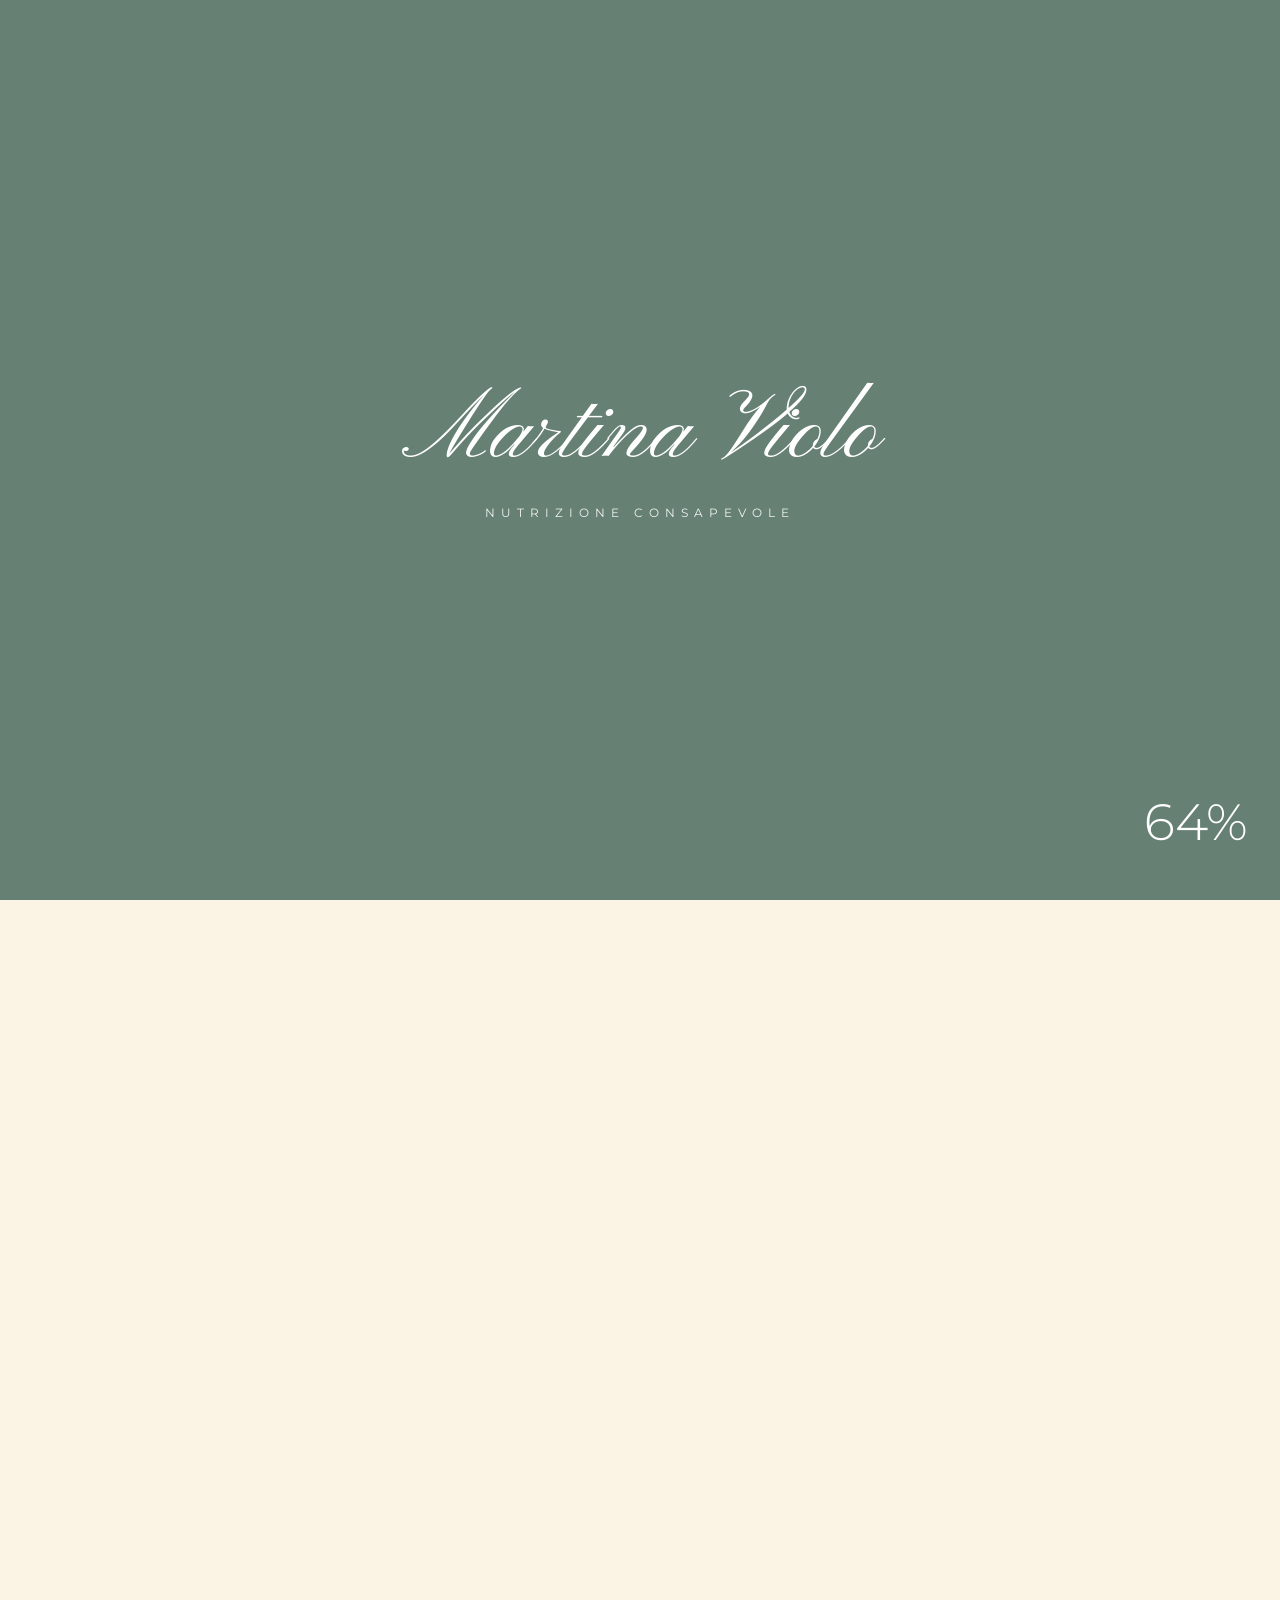
==== commit 4f42cca7: "Add files via upload" ====
--- a/index.html
+++ b/index.html
@@ -52,9 +52,9 @@
 .hero-badge-strip .stars { color: #f1c40f; font-size: 1rem; letter-spacing: 1px; }
 .hero-badge-strip span { font-size: 0.82rem; color: #555; }
 .hero-badge-strip strong { color: #1A2621; }
-.hero-image-wrapper { position: relative; }
+.hero-image-wrapper { position: relative; isolation: isolate; }
 .hero-img { width: 100%; border-radius: 2rem; object-fit: cover; aspect-ratio: 4/5; box-shadow: 0 2rem 4rem rgba(0,0,0,0.12); position: relative; z-index: 1; }
-.blob-bg { position: absolute; width: 85%; height: 85%; background: #E8F5E9; border-radius: 40% 60% 55% 45% / 45% 55% 40% 60%; top: 8%; left: 8%; z-index: 0; }
+.blob-bg { position: absolute; width: 92%; height: 92%; background: #E8F5E9; border-radius: 40% 60% 55% 45% / 45% 55% 40% 60%; top: 50%; left: 50%; transform: translate(-50%, -50%); z-index: 0; pointer-events: none; }
 @media (max-width: 768px) {
     #hero { padding-top: 7rem; min-height: auto; }
     .hero-container { grid-template-columns: 1fr; gap: 2rem; }
@@ -496,9 +496,9 @@
         <h2>Dove Siamo</h2>
         <div class="contact-wrapper" data-aos="fade-in">
             <div class="contact-info">
-                <h3>Studio Dott.ssa Violo</h3>
-                <p><strong>Indirizzo:</strong><br>Piazza Enrico Risi, 23<br>03049 Sant'Elia Fiumerapido (FR)</p>
-                <p><strong>Orari:</strong><br>Lun - Sab: 09:00 - 18:00<br>Dom: Chiuso</p>
+                <h3>Studio Dott.ssa Martina Violo</h3>
+                <p><strong>Indirizzo:</strong><br>Corso della Repubblica, 5<br>03043 Cassino (FR)</p>
+                <p><strong>Orari:</strong><br>Martedì e Giovedì: 09:00 - 19:00<br>Sabato: 14:00 - 19:00<br>Dom: Chiuso</p>
                 <p><strong>Email:</strong><br><a href="mailto:info@martina.it">info@martina.it</a></p>
             </div>
             <div class="map-container">
@@ -510,10 +510,9 @@
                     </div>
                 </div>
                 <iframe id="google-map"
-                    data-src="https://www.google.com/maps/embed?pb=!1m18!1m12!1m3!1d2986.375001451012!2d13.863145011646838!3d41.539477071161116!2m3!1f0!2f0!3f0!3m2!1i1024!2i768!4f13.1!3m3!1m2!1s0x133abcd85103f5c5%3A0x1a8f49da4261f975!2sPiazza%20Enrico%20Risi%2C%2023%2C%2003049%20Sant'Elia%20Fiumerapido%20FR!5e0!3m2!1sit!2sit!4v1769185536498!5m2!1sit!2sit"
-                    width="100%" height="100%" style="border:0; display:none;"
-                    allowfullscreen="" loading="lazy" referrerpolicy="no-referrer-when-downgrade">
-                </iframe>
+                   src="https://www.google.com/maps/embed?pb=!1m18!1m12!1m3!1d2988.5685082352406!2d13.823210311644386!3d41.491953471167015!2m3!1f0!2f0!3f0!3m2!1i1024!2i768!4f13.1!3m3!1m2!1s0x133abc0966335143%3A0x8628ae13996856a4!2sC.so%20della%20Repubblica%2C%205%2C%2003043%20Cassino%20FR!5e0!3m2!1sit!2sit!4v1787132734799!5m2!1sit!2sit" width="600" height="450" style="border:0;" allowfullscreen="" loading="lazy" referrerpolicy="strict-origin-when-cross-origin">
+
+                   </iframe>
             </div>
         </div>
     </div>
@@ -632,6 +631,10 @@
     // Recensioni
     const containerRecensioni=document.getElementById('lista-recensioni');
     if(containerRecensioni){
+        const escapeHTML = value => String(value).replace(/[&<>"']/g, character => ({
+            '&':'&amp;', '<':'&lt;', '>':'&gt;', '"':'&quot;', "'":'&#039;'
+        }[character]));
+
         fetch('get_recensioni.php')
             .then(r=>r.json())
             .then(data=>{
@@ -646,11 +649,11 @@
                     card.style.animationDelay=`${index*0.15}s`;
                     card.innerHTML=`
                         <div class="review-quote">"</div>
-                        <p class="review-text">${review.testo}</p>
+                        <p class="review-text">${escapeHTML(review.testo)}</p>
                         <div class="review-author">
                             <div class="author-avatar">${iniziale}</div>
                             <div class="author-info">
-                                <h4>${review.nome}</h4>
+                                <h4>${escapeHTML(review.nome)}</h4>
                                 <div class="stars">${starsHtml}</div>
                                 <div class="review-source">Recensione verificata</div>
                             </div>
--- a/style.css
+++ b/style.css
@@ -111,17 +111,37 @@
     align-items: center; width: 100%; justify-content: flex-start; /* Corretto allineamento */
 }
 
-.hero-image-wrapper { flex: 1; position: relative; display: flex; justify-content: center; }
+.hero-image-wrapper {
+    flex: 1;
+    position: relative;
+    display: flex;
+    justify-content: center;
+    /* Il wrapper contiene il blob senza tagliare l'ombra dell'immagine */
+    align-items: center;
+}
 .hero-img {
     width: 100%; max-width: 25rem; border-radius: 1.875rem 0 1.875rem 0;
     box-shadow: 1.25rem 1.25rem 0px rgba(102, 128, 115, 0.15);
+    /* z-index più alto del blob ma contenuto nel flusso del wrapper */
     z-index: 2; position: relative; transition: transform 0.5s;
+    /* Blocco display per evitare spazi bianchi indesiderati */
+    display: block;
 }
 .hero-img:hover { transform: scale(1.02); }
 .blob-bg {
-    position: absolute; top: 50%; left: 50%; transform: translate(-50%, -50%);
-    width: 25rem; height: 25rem; background-color: #E8F5E9; z-index: 1;
-    border-radius: 60% 40% 30% 70% / 60% 30% 70% 40%; animation: morphing 8s ease-in-out infinite;
+    position: absolute;
+    /* Agganciato all'immagine: stessa posizione del centro del wrapper */
+    top: 50%; left: 50%;
+    transform: translate(-50%, -50%);
+    /* Dimensione relativa al contenuto, non fissa */
+    width: 90%; height: 90%;
+    max-width: 24rem; max-height: 24rem;
+    background-color: #E8F5E9;
+    z-index: 1;
+    border-radius: 60% 40% 30% 70% / 60% 30% 70% 40%;
+    animation: morphing 8s ease-in-out infinite;
+    /* Impedisce al blob di uscire dall'area visiva causando overflow */
+    pointer-events: none;
 }
 
 /* --- 4. BOTTONI GLOBALI --- */
@@ -410,11 +430,8 @@
         margin-top: 1rem;
     }
 }
-.whatsapp-float { position: fixed; bottom: 1.56rem; right: 1.56rem; background: #25D366; color: white; height: 3.75rem; min-width: 3.75rem; border-radius: 3.75rem; display: flex; justify-content: flex-start; align-items: center; font-size: 2.2rem; z-index: 2000; overflow: hidden; transition: min-width 0.35s ease, padding 0.35s ease; padding: 0 0.6rem; box-shadow: 0 0.3rem 1rem rgba(0,0,0,0.2); }
-.whatsapp-float i { flex-shrink: 0; width: 2.55rem; height: 3.75rem; display: flex; align-items: center; justify-content: center; }
-.whatsapp-msg { display: inline-block; max-width: 0; overflow: hidden; white-space: nowrap; font-size: 0.95rem; font-family: 'Montserrat', sans-serif; font-weight: 600; transition: max-width 0.35s ease, padding-right 0.35s ease; }
-.whatsapp-float:hover { min-width: 14.5rem; }
-.whatsapp-float:hover .whatsapp-msg { max-width: 11rem; padding-right: 0.3rem; }
+.whatsapp-float { position: fixed; bottom: 1.56rem; right: 1.56rem; background: #25D366; color: white; width: 3.75rem; height: 3.75rem; border-radius: 50%; display: flex; justify-content: center; align-items: center; font-size: 2.2rem; z-index: 2000; }
+.whatsapp-msg { display: none; } 
 
 /* MOBILE */
 @media (max-width: 768px) {
@@ -1336,4 +1353,221 @@
 @media (max-width: 768px) {
     .nav-arrow { display: none; }
     .reviews-wrapper { padding: 0; }
-}+}
+
+/* ============================================================
+   FIX MOBILE — correzioni sistematiche per schermi piccoli
+   Aggiunto in fondo per sovrascrivere con la massima priorità.
+   ============================================================ */
+
+/* --- 1. BOTTONI: corregge flex:1 e min-height eccessivi su mobile --- */
+@media (max-width: 768px) {
+    .btn, .btn-hero, .btn-full, .btn-submit, .btn-home,
+    button[type="submit"], .btn-outline {
+        flex: unset !important;
+        width: 100% !important;
+        min-height: 3rem !important;
+        font-size: 0.85rem !important;
+        padding: 0.75rem 1.25rem !important;
+    }
+    /* Eccezioni: bottoni che devono restare compatti */
+    .btn-back,
+    .btn-cal-nav,
+    .btn-cookie-full,
+    .btn-cookie-outline,
+    .btn-sticky-whatsapp,
+    .btn-sticky-book,
+    #step-3 .btn-outline {
+        width: auto !important;
+        flex: unset !important;
+    }
+    .hero-buttons {
+        flex-direction: column;
+        align-items: stretch;
+        gap: 0.75rem;
+        width: 100%;
+    }
+}
+
+/* --- 2. HERO: spaziatura corretta su mobile --- */
+@media (max-width: 768px) {
+    #hero {
+        padding: 5.5rem 0 3rem 0;
+    }
+    .hero-text h1 {
+        font-size: 2.2rem;
+        line-height: 1.2;
+    }
+    .hero-text p {
+        font-size: 0.95rem;
+    }
+    .hero-image-wrapper {
+        max-width: 260px;
+        margin: 0 auto;
+    }
+    .hero-img {
+        max-width: 100%;
+    }
+    .blob-bg {
+        width: 85%;
+        height: 85%;
+        max-width: 18rem;
+        max-height: 18rem;
+    }
+}
+
+/* --- 3. BENTO GRID: resetta grid-column su mobile --- */
+@media (max-width: 768px) {
+    .bento-grid {
+        display: flex;
+        flex-direction: column;
+        gap: 1rem;
+    }
+    .bento-item {
+        grid-column: unset !important;
+        grid-row: unset !important;
+        width: 100%;
+    }
+    .bento-photo {
+        height: 16rem;
+        min-height: unset;
+    }
+    .bento-photo img {
+        object-position: center top;
+    }
+    .bento-stat .big-number { font-size: 2.5rem; }
+}
+
+/* --- 4. WIZARD: input e form corretti su mobile --- */
+@media (max-width: 768px) {
+    .wizard-container {
+        padding: 1.5rem 1rem;
+        border-radius: 1rem;
+    }
+    .form-finale input[type="text"],
+    .form-finale input[type="email"],
+    .form-finale input[type="tel"] {
+        width: 100% !important;
+        min-height: unset !important;
+        flex: unset !important;
+        font-size: 1rem;
+        padding: 0.75rem 1rem !important;
+    }
+    .input-group {
+        display: flex;
+        flex-direction: column;
+        gap: 0.75rem;
+        width: 100%;
+    }
+    .riepilogo-box {
+        text-align: left;
+        padding: 1rem;
+    }
+    /* Bottone indietro: rimane compatto */
+    .btn-back {
+        background: none;
+        border: none;
+        color: #668073;
+        font-weight: bold;
+        cursor: pointer;
+        font-size: 0.9rem;
+        padding: 0.5rem 0 !important;
+        min-height: unset !important;
+        width: auto !important;
+        margin-top: 1rem;
+        display: inline-block !important;
+    }
+}
+
+/* --- 5. CONTATTI: mappa con altezza fissa su mobile --- */
+@media (max-width: 768px) {
+    .contact-wrapper {
+        flex-direction: column;
+        gap: 1.5rem;
+    }
+    .contact-info {
+        flex: unset;
+        width: 100%;
+    }
+    .map-container {
+        width: 100%;
+        height: 18rem !important;
+        min-height: 18rem !important;
+        flex: unset;
+        position: relative;
+    }
+    .map-container iframe {
+        position: absolute;
+        top: 0; left: 0;
+        width: 100%; height: 100%;
+    }
+}
+
+/* --- 6. MARQUEE: elimina overflow orizzontale su mobile --- */
+@media (max-width: 768px) {
+    .marquee-container {
+        transform: none;
+        width: 100%;
+        margin-left: 0;
+        overflow: hidden;
+    }
+}
+
+/* --- 7. STICKY BAR: padding bottom per non coprire il contenuto --- */
+@media (max-width: 768px) {
+    body {
+        padding-bottom: 4.5rem;
+    }
+    /* Il cookie banner non deve sovrapporsi alla sticky bar.
+       Solo .show viene alzato: lo stato hidden resta bottom:-100% */
+    .cookie-banner.show {
+        bottom: 4.5rem !important;
+    }
+}
+
+/* --- 8. HEADING h2: dimensione corretta su mobile --- */
+@media (max-width: 768px) {
+    h2 { font-size: 1.8rem; }
+    .section-content { padding: 3.5rem 0; }
+}
+
+/* --- 9. SEZIONE PRENOTA: choice card a piena larghezza --- */
+@media (max-width: 768px) {
+    .booking-choice-container {
+        flex-direction: column;
+        align-items: center;
+        gap: 1rem;
+    }
+    .choice-card {
+        width: 100% !important;
+        max-width: 100% !important;
+    }
+}
+
+/* --- 10. RECENSIONI: scroll touch su mobile --- */
+@media (max-width: 768px) {
+    .reviews-grid {
+        display: flex;
+        flex-wrap: nowrap;
+        overflow-x: auto;
+        scroll-snap-type: x mandatory;
+        -webkit-overflow-scrolling: touch;
+        gap: 1rem;
+        padding: 0.5rem 0 1rem;
+        scrollbar-width: none;
+    }
+    .reviews-grid::-webkit-scrollbar { display: none; }
+    .reviews-grid > * {
+        scroll-snap-align: start;
+        flex-shrink: 0;
+        width: 85vw;
+        max-width: 340px;
+    }
+}
+
+/* --- 11. HEADER LOGO: dimensioni ridotte su mobile --- */
+@media (max-width: 480px) {
+    .logo-img { height: 3rem; }
+    .brand-name { font-size: 1.2rem; }
+    .dott-title { font-size: 0.7rem; }
+}
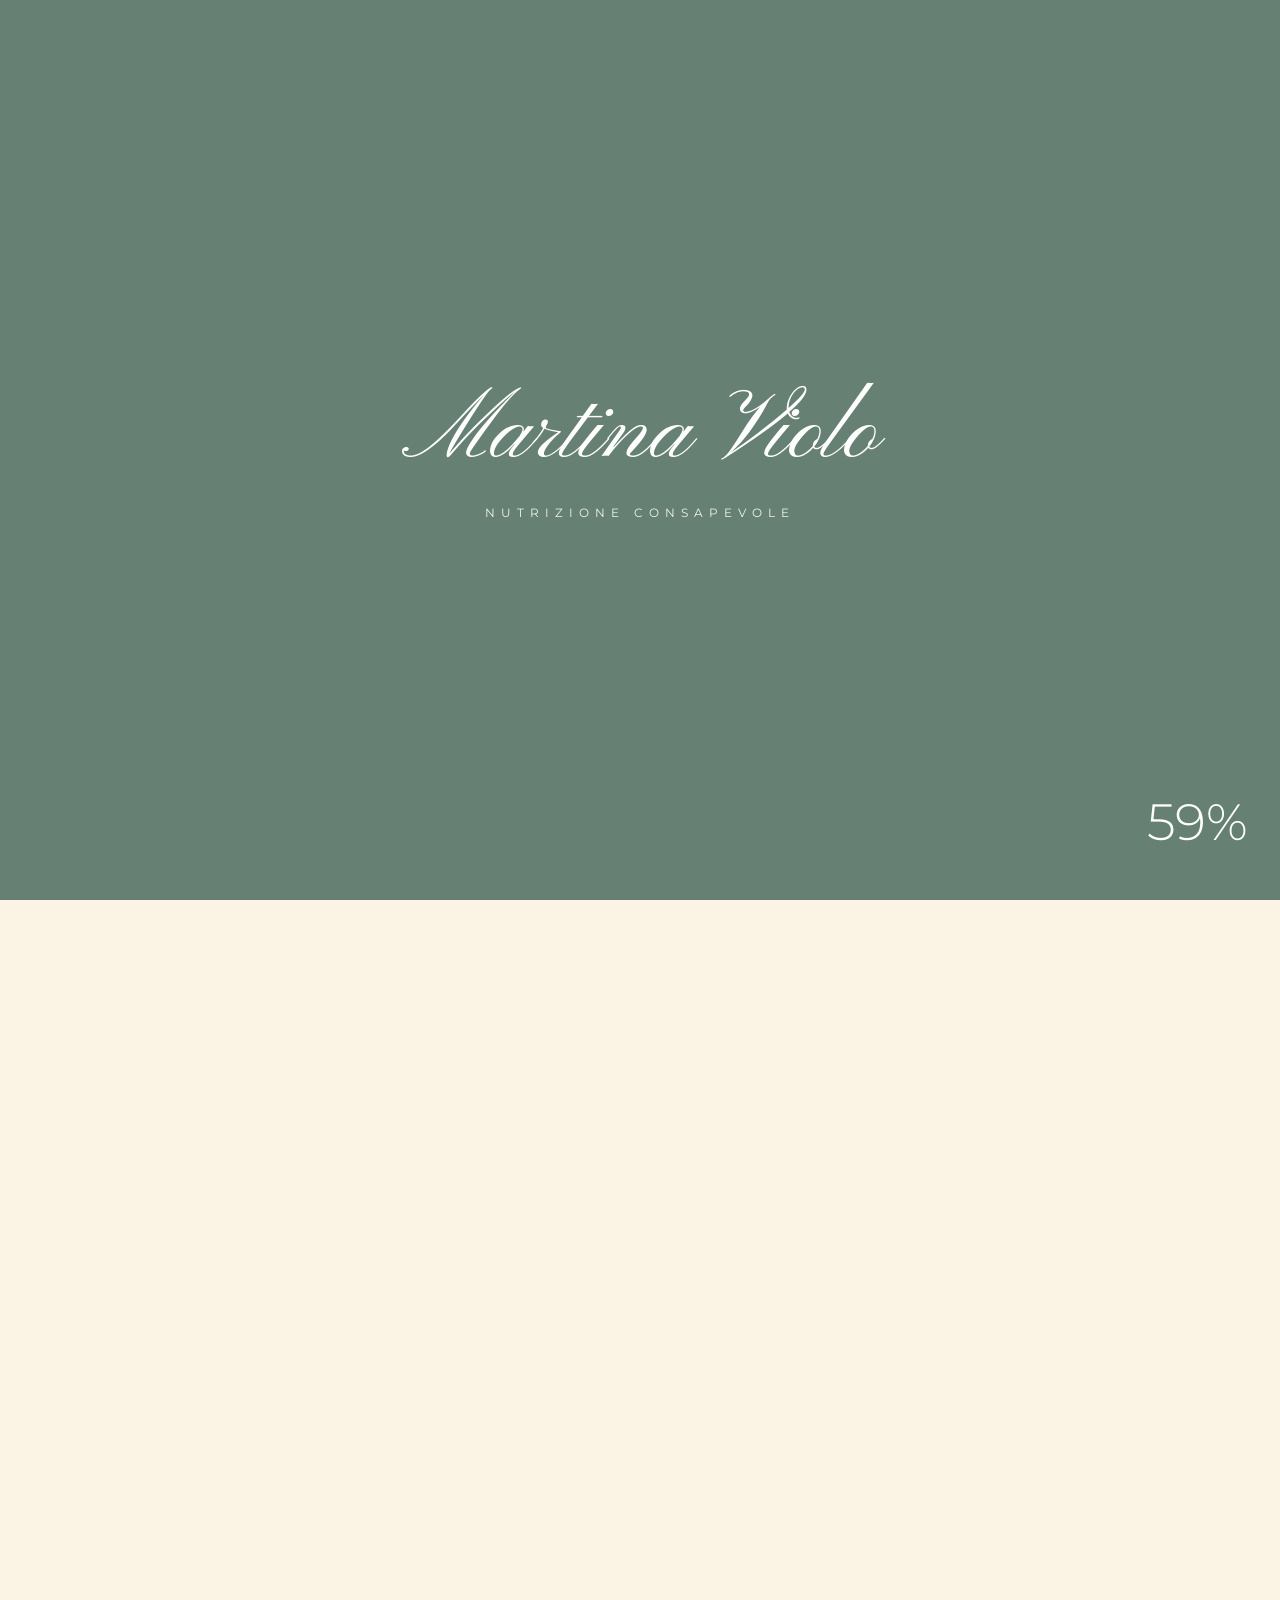
==== commit c469070e: "Add files via upload" ====
--- a/index.html
+++ b/index.html
@@ -1,12 +1,15 @@
 <!DOCTYPE html>
 <html lang="it">
 <head>
-<title>Dott.ssa Martina Violo - Biologa Nutrizionista a Sant'Elia Fiumerapido</title>
-<meta name="description" content="Affidati alla Dott.ssa Martina Violo, nutrizionista a Sant'Elia Fiumerapido. Percorsi nutrizionali personalizzati, senza privazioni. Prenota ora la tua visita.">
-<meta property="og:title" content="Dott.ssa Martina Violo - Biologa Nutrizionista">
-<meta property="og:description" content="Inizia il tuo percorso verso un'alimentazione consapevole.">
+<title>Dott.ssa Martina Violo | Nutrizionista a Cassino</title>
+<meta name="description" content="Biologa nutrizionista a Cassino: percorsi personalizzati per dimagrimento, benessere intestinale, PCOS, gravidanza e sport. Prenota la tua prima visita.">
+<meta name="robots" content="index,follow">
+<meta name="canonical" content="https://www.tuosito.it/">
+<meta property="og:title" content="Dott.ssa Martina Violo | Nutrizionista a Cassino">
+<meta property="og:description" content="Percorsi nutrizionali personalizzati, scientifici e sostenibili per ritrovare equilibrio, salute e benessere a Cassino.">
+<meta property="og:type" content="website">
 <meta property="og:image" content="https://www.tuosito.it/img/anteprima-social.jpg">
-<meta property="og:url" content="https://www.tuosito.it">
+<meta property="og:url" content="https://www.tuosito.it/">
 <meta charset="UTF-8">
 <meta name="viewport" content="width=device-width, initial-scale=1.0">
 <link rel="icon" type="image/png" href="img/favicon.png">
@@ -27,9 +30,9 @@
   "medicalSpecialty": "DietNutrition",
   "address": {
     "@type": "PostalAddress",
-    "streetAddress": "Piazza Enrico Risi, 23",
-    "addressLocality": "Sant'Elia Fiumerapido",
-    "postalCode": "03049",
+    "streetAddress": "Corso della Repubblica, 5",
+    "addressLocality": "Cassino",
+    "postalCode": "03043",
     "addressCountry": "IT"
   },
   "priceRange": "€€"
@@ -58,6 +61,7 @@
 @media (max-width: 768px) {
     #hero { padding-top: 7rem; min-height: auto; }
     .hero-container { grid-template-columns: 1fr; gap: 2rem; }
+    .hero-image-wrapper { order: -1; }
     .hero-image-wrapper { max-width: 280px; margin: 0 auto; }
     .hero-name { font-size: 2.8rem; }
     .hero-text { text-align: center; }
@@ -75,6 +79,7 @@
 @media (max-width: 900px) {
     .chi-sono-grid { grid-template-columns: 1fr; gap: 2rem; }
     .chi-sono-img { max-width: 320px; margin: 0 auto; display: block; }
+    .chi-sono-text { text-align: center; }
     .chi-sono-text h2 { text-align: center; }
     .chi-sono-text h2::after { margin: 0.5rem auto 0; }
 }
@@ -134,6 +139,8 @@
 .author-info h4 { font-size: 0.9rem; color: #1A2621; margin: 0 0 0.15rem; }
 .author-info .stars { color: #f1c40f; font-size: 0.85rem; }
 .author-info .review-source { font-size: 0.75rem; color: #999; margin-top: 0.1rem; }
+.author-info .review-source-google { display:flex; align-items:center; gap:0.3rem; color:#777; }
+.review-source-google img { width:0.85rem; height:0.85rem; }
 </style>
 </head>
 
@@ -178,7 +185,7 @@
         <div class="hero-text" data-aos="fade-up">
             <span class="hero-eyebrow">Biologa – Nutrizionista</span>
             <span class="hero-role">Dott.ssa</span>
-            <span class="hero-name">Martina Violo</span>
+            <h1 class="hero-name">Martina Violo</h1>
 
             <div class="hero-badge-strip">
                 <span class="stars">★★★★★</span>
@@ -327,7 +334,68 @@
                 <i class='bx bx-chevron-left'></i>
             </button>
             <div class="reviews-grid" id="lista-recensioni" data-aos="fade-up" data-aos-delay="200">
-                <div style="text-align:center; width:100%; color:#999;">Caricamento recensioni...</div>
+                <!-- RECENSIONI_STATICHE_INIZIO -->
+            <article class="review-card">
+                <div class="review-quote">&quot;</div>
+                <p class="review-text">Funzionerà?</p>
+                <div class="review-author">
+                    <div class="author-avatar">R</div>
+                    <div class="author-info">
+                        <h4>Rita Margarita</h4>
+                        <div class="stars" aria-label="5 stelle su 5">&#9733;&#9733;&#9733;&#9733;&#9733;</div>
+                        <div class="review-source">Recensione verificata</div>
+                    </div>
+                </div>
+            </article>
+            <article class="review-card">
+                <div class="review-quote">&quot;</div>
+                <p class="review-text">Bei pompini....</p>
+                <div class="review-author">
+                    <div class="author-avatar">A</div>
+                    <div class="author-info">
+                        <h4>Antonio</h4>
+                        <div class="stars" aria-label="5 stelle su 5">&#9733;&#9733;&#9733;&#9733;&#9733;</div>
+                        <div class="review-source">Recensione verificata</div>
+                    </div>
+                </div>
+            </article>
+            <article class="review-card">
+                <div class="review-quote">&quot;</div>
+                <p class="review-text">Nutrizionista scadente, bei perizomi, soprattutto quello rosso che le ha regalato il fidanzato</p>
+                <div class="review-author">
+                    <div class="author-avatar">A</div>
+                    <div class="author-info">
+                        <h4>Antonio Barracane</h4>
+                        <div class="stars" aria-label="3 stelle su 5">&#9733;&#9733;&#9733;<span style="color:#ddd">&#9734;</span><span style="color:#ddd">&#9734;</span></div>
+                        <div class="review-source">Recensione verificata</div>
+                    </div>
+                </div>
+            </article>
+            <article class="review-card">
+                <div class="review-quote">&quot;</div>
+                <p class="review-text">Come nutrizionista mhh.... Ma i pompini....... 5 stelle</p>
+                <div class="review-author">
+                    <div class="author-avatar">D</div>
+                    <div class="author-info">
+                        <h4>Davide Di Gennaro</h4>
+                        <div class="stars" aria-label="5 stelle su 5">&#9733;&#9733;&#9733;&#9733;&#9733;</div>
+                        <div class="review-source">Recensione verificata</div>
+                    </div>
+                </div>
+            </article>
+            <article class="review-card">
+                <div class="review-quote">&quot;</div>
+                <p class="review-text">Top Nutrizionista, ottimi soffocotti</p>
+                <div class="review-author">
+                    <div class="author-avatar">A</div>
+                    <div class="author-info">
+                        <h4>Antonio Fioresta</h4>
+                        <div class="stars" aria-label="5 stelle su 5">&#9733;&#9733;&#9733;&#9733;&#9733;</div>
+                        <div class="review-source">Recensione verificata</div>
+                    </div>
+                </div>
+            </article>
+        <!-- RECENSIONI_STATICHE_FINE -->
             </div>
             <button class="nav-arrow next-arrow" onclick="scorriRecensioni(1)" aria-label="Successivo">
                 <i class='bx bx-chevron-right'></i>
@@ -405,7 +473,7 @@
         </div>
 
         <div id="online-form-container" style="display:none;">
-            <button onclick="tornaIndietroScelta()" style="background:none; border:none; color:#668073; font-weight:bold; cursor:pointer; margin-bottom:20px; font-size:1rem;">
+            <button onclick="tornaIndietroScelta()" class="booking-back">
                 &larr; Torna alla scelta
             </button>
             <div class="wizard-container">
@@ -429,9 +497,9 @@
                     <h2>Scegli il giorno</h2>
                     <div class="calendar-wrapper">
                         <div class="calendar-header">
-                            <button onclick="cambiaMese(-1)" class="btn-cal-nav"><i class='bx bx-chevron-left'></i></button>
+                            <button onclick="cambiaMese(-1)" class="btn-cal-nav" aria-label="Mese precedente"><i class='bx bx-chevron-left'></i></button>
                             <h3 id="mese-anno-label">Mese Anno</h3>
-                            <button onclick="cambiaMese(1)" class="btn-cal-nav"><i class='bx bx-chevron-right'></i></button>
+                            <button onclick="cambiaMese(1)" class="btn-cal-nav" aria-label="Mese successivo"><i class='bx bx-chevron-right'></i></button>
                         </div>
                         <div class="calendar-weekdays">
                             <div>Lun</div><div>Mar</div><div>Mer</div><div>Gio</div><div>Ven</div><div>Sab</div><div>Dom</div>
@@ -628,41 +696,6 @@
     if(btnRifiuta) btnRifiuta.addEventListener("click",()=>{ localStorage.setItem("cookie_consent","denied"); if(banner) banner.classList.remove("show"); gestisciMappa(false); });
     window.riapriCookieBanner=function(){ if(banner) banner.classList.add("show"); };
 
-    // Recensioni
-    const containerRecensioni=document.getElementById('lista-recensioni');
-    if(containerRecensioni){
-        const escapeHTML = value => String(value).replace(/[&<>"']/g, character => ({
-            '&':'&amp;', '<':'&lt;', '>':'&gt;', '"':'&quot;', "'":'&#039;'
-        }[character]));
-
-        fetch('get_recensioni.php')
-            .then(r=>r.json())
-            .then(data=>{
-                containerRecensioni.innerHTML='';
-                if(data.length===0){ containerRecensioni.innerHTML='<p style="text-align:center;width:100%;color:#888;">Nessuna recensione ancora.</p>'; return; }
-                data.forEach((review,index)=>{
-                    let starsHtml='';
-                    for(let i=0;i<5;i++) starsHtml+=i<review.voto?'★':'<span style="color:#ddd">☆</span>';
-                    const iniziale=review.nome.charAt(0).toUpperCase();
-                    const card=document.createElement('div');
-                    card.className='review-card';
-                    card.style.animationDelay=`${index*0.15}s`;
-                    card.innerHTML=`
-                        <div class="review-quote">"</div>
-                        <p class="review-text">${escapeHTML(review.testo)}</p>
-                        <div class="review-author">
-                            <div class="author-avatar">${iniziale}</div>
-                            <div class="author-info">
-                                <h4>${escapeHTML(review.nome)}</h4>
-                                <div class="stars">${starsHtml}</div>
-                                <div class="review-source">Recensione verificata</div>
-                            </div>
-                        </div>`;
-                    containerRecensioni.appendChild(card);
-                });
-            })
-            .catch(err=>{ containerRecensioni.innerHTML='<p style="text-align:center;">Errore caricamento.</p>'; });
-    }
 });
 
 // Anno corrente
--- a/style.css
+++ b/style.css
@@ -72,7 +72,12 @@
 header .container { display: flex; justify-content: space-between; align-items: center; }
 
 .logo-link { display: flex; align-items: center; gap: 0.94rem; text-decoration: none; }
-.logo-img { height: 4.06rem; width: auto; transition: transform 0.3s ease; }
+.logo-img {
+    height: 4.06rem;
+    width: auto;
+    filter: drop-shadow(0 0 0.18rem #FBF3E4);
+    transition: transform 0.3s ease;
+}
 .logo-link:hover .logo-img { transform: rotate(-10deg) scale(1.1); }
 
 .brand-text { display: flex; flex-direction: column; justify-content: center; line-height: 1.1; }
@@ -246,7 +251,9 @@
 }
 .scelta-servizio { display: flex; gap: 1.25rem; margin-top: 1.25rem; }
 .btn-card { flex: 1; background: #ffffff; padding: 1.875rem; border-radius: 1.25rem; cursor: pointer; transition: 0.3s ease; box-shadow: 0 0.625rem 1.56rem rgba(0,0,0,0.05); }
-.btn-card:hover { background: #668073; color: #fff; }
+.btn-card:hover { background: #f4f8f6; color: #1A2621; }
+.btn-card:hover h3,
+.btn-card:hover p { color: #1A2621; }
 
 /* Calendario & Orari */
 .calendar-wrapper { padding: 1.25rem; max-width: 25rem; margin: 0 auto; }
@@ -1226,19 +1233,52 @@
 }
 
 /* Pulsanti Navigazione */
+.booking-back,
 .btn-back {
-    background: none; border: none; color: #999; 
-    cursor: pointer; margin-top: 20px; font-weight: 600;
-    font-size: 0.9rem; transition: 0.3s;
-}
-.btn-back:hover { color: #333; }
+    display: inline-flex;
+    align-items: center;
+    justify-content: center;
+    gap: 0.35rem;
+    min-height: 2.75rem;
+    padding: 0.65rem 1.25rem;
+    border: 2px solid #668073;
+    border-radius: 3.125rem;
+    background: transparent;
+    color: #668073;
+    cursor: pointer;
+    font-family: inherit;
+    font-size: 0.85rem;
+    font-weight: 600;
+    letter-spacing: 0.03rem;
+    text-transform: uppercase;
+    transition: all 0.3s ease;
+}
+.booking-back {
+    margin-bottom: 1.25rem;
+}
+.btn-back {
+    margin-top: 1.25rem;
+}
+.booking-back:hover,
+.btn-back:hover {
+    background: #668073 !important;
+    color: #FFFFFF !important;
+    border-color: #668073 !important;
+    transform: translateY(-0.18rem);
+    box-shadow: 0 0.94rem 1.875rem rgba(102, 128, 115, 0.35);
+}
 
 .btn-outline {
-    background: white; border: 1px solid #668073; color: #668073;
-    padding: 10px 20px; border-radius: 5px; cursor: pointer;
-    font-size: 0.85rem; width: 100%;
-}
-.btn-outline:hover { background: #f0f0f0; }
+    background: transparent;
+    border: 2px solid #668073;
+    color: #668073;
+    width: 100%;
+}
+.btn-outline:hover {
+    background: linear-gradient(135deg, #1A2621 0%, #2F3E35 100%);
+    color: #FFFFFF;
+    border-color: transparent;
+}
 
 /* --- 8. MOBILE RESPONSIVE --- */
 @media (max-width: 768px) {
@@ -1353,221 +1393,265 @@
 @media (max-width: 768px) {
     .nav-arrow { display: none; }
     .reviews-wrapper { padding: 0; }
-}
-
-/* ============================================================
-   FIX MOBILE — correzioni sistematiche per schermi piccoli
-   Aggiunto in fondo per sovrascrivere con la massima priorità.
-   ============================================================ */
-
-/* --- 1. BOTTONI: corregge flex:1 e min-height eccessivi su mobile --- */
-@media (max-width: 768px) {
-    .btn, .btn-hero, .btn-full, .btn-submit, .btn-home,
-    button[type="submit"], .btn-outline {
-        flex: unset !important;
-        width: 100% !important;
-        min-height: 3rem !important;
-        font-size: 0.85rem !important;
-        padding: 0.75rem 1.25rem !important;
-    }
-    /* Eccezioni: bottoni che devono restare compatti */
-    .btn-back,
-    .btn-cal-nav,
-    .btn-cookie-full,
-    .btn-cookie-outline,
-    .btn-sticky-whatsapp,
-    .btn-sticky-book,
-    #step-3 .btn-outline {
-        width: auto !important;
-        flex: unset !important;
-    }
-    .hero-buttons {
-        flex-direction: column;
-        align-items: stretch;
-        gap: 0.75rem;
-        width: 100%;
-    }
-}
-
-/* --- 2. HERO: spaziatura corretta su mobile --- */
-@media (max-width: 768px) {
-    #hero {
-        padding: 5.5rem 0 3rem 0;
-    }
-    .hero-text h1 {
-        font-size: 2.2rem;
-        line-height: 1.2;
-    }
-    .hero-text p {
-        font-size: 0.95rem;
-    }
-    .hero-image-wrapper {
-        max-width: 260px;
-        margin: 0 auto;
-    }
-    .hero-img {
-        max-width: 100%;
-    }
-    .blob-bg {
-        width: 85%;
-        height: 85%;
-        max-width: 18rem;
-        max-height: 18rem;
-    }
-}
-
-/* --- 3. BENTO GRID: resetta grid-column su mobile --- */
-@media (max-width: 768px) {
-    .bento-grid {
-        display: flex;
-        flex-direction: column;
-        gap: 1rem;
-    }
-    .bento-item {
-        grid-column: unset !important;
-        grid-row: unset !important;
-        width: 100%;
-    }
-    .bento-photo {
-        height: 16rem;
-        min-height: unset;
-    }
-    .bento-photo img {
-        object-position: center top;
-    }
-    .bento-stat .big-number { font-size: 2.5rem; }
-}
-
-/* --- 4. WIZARD: input e form corretti su mobile --- */
-@media (max-width: 768px) {
-    .wizard-container {
-        padding: 1.5rem 1rem;
-        border-radius: 1rem;
-    }
-    .form-finale input[type="text"],
-    .form-finale input[type="email"],
-    .form-finale input[type="tel"] {
-        width: 100% !important;
-        min-height: unset !important;
-        flex: unset !important;
-        font-size: 1rem;
-        padding: 0.75rem 1rem !important;
-    }
-    .input-group {
-        display: flex;
-        flex-direction: column;
-        gap: 0.75rem;
-        width: 100%;
-    }
-    .riepilogo-box {
-        text-align: left;
-        padding: 1rem;
-    }
-    /* Bottone indietro: rimane compatto */
-    .btn-back {
-        background: none;
-        border: none;
-        color: #668073;
-        font-weight: bold;
-        cursor: pointer;
-        font-size: 0.9rem;
-        padding: 0.5rem 0 !important;
-        min-height: unset !important;
-        width: auto !important;
-        margin-top: 1rem;
-        display: inline-block !important;
-    }
-}
-
-/* --- 5. CONTATTI: mappa con altezza fissa su mobile --- */
-@media (max-width: 768px) {
-    .contact-wrapper {
-        flex-direction: column;
-        gap: 1.5rem;
-    }
-    .contact-info {
-        flex: unset;
-        width: 100%;
-    }
-    .map-container {
-        width: 100%;
-        height: 18rem !important;
-        min-height: 18rem !important;
-        flex: unset;
-        position: relative;
-    }
-    .map-container iframe {
-        position: absolute;
-        top: 0; left: 0;
-        width: 100%; height: 100%;
-    }
-}
-
-/* --- 6. MARQUEE: elimina overflow orizzontale su mobile --- */
-@media (max-width: 768px) {
-    .marquee-container {
-        transform: none;
-        width: 100%;
-        margin-left: 0;
-        overflow: hidden;
-    }
-}
-
-/* --- 7. STICKY BAR: padding bottom per non coprire il contenuto --- */
-@media (max-width: 768px) {
-    body {
-        padding-bottom: 4.5rem;
-    }
-    /* Il cookie banner non deve sovrapporsi alla sticky bar.
-       Solo .show viene alzato: lo stato hidden resta bottom:-100% */
-    .cookie-banner.show {
-        bottom: 4.5rem !important;
-    }
-}
-
-/* --- 8. HEADING h2: dimensione corretta su mobile --- */
-@media (max-width: 768px) {
-    h2 { font-size: 1.8rem; }
-    .section-content { padding: 3.5rem 0; }
-}
-
-/* --- 9. SEZIONE PRENOTA: choice card a piena larghezza --- */
-@media (max-width: 768px) {
-    .booking-choice-container {
-        flex-direction: column;
-        align-items: center;
-        gap: 1rem;
-    }
-    .choice-card {
-        width: 100% !important;
-        max-width: 100% !important;
-    }
-}
-
-/* --- 10. RECENSIONI: scroll touch su mobile --- */
-@media (max-width: 768px) {
-    .reviews-grid {
-        display: flex;
-        flex-wrap: nowrap;
-        overflow-x: auto;
-        scroll-snap-type: x mandatory;
-        -webkit-overflow-scrolling: touch;
-        gap: 1rem;
-        padding: 0.5rem 0 1rem;
-        scrollbar-width: none;
-    }
-    .reviews-grid::-webkit-scrollbar { display: none; }
-    .reviews-grid > * {
-        scroll-snap-align: start;
-        flex-shrink: 0;
-        width: 85vw;
-        max-width: 340px;
-    }
-}
-
-/* --- 11. HEADER LOGO: dimensioni ridotte su mobile --- */
-@media (max-width: 480px) {
-    .logo-img { height: 3rem; }
-    .brand-name { font-size: 1.2rem; }
-    .dott-title { font-size: 0.7rem; }
-}
+}
+
+/* ============================================================
+   FIX MOBILE — correzioni sistematiche per schermi piccoli
+   Aggiunto in fondo per sovrascrivere con la massima priorità.
+   ============================================================ */
+
+/* --- 1. BOTTONI: corregge flex:1 e min-height eccessivi su mobile --- */
+@media (max-width: 768px) {
+    .btn, .btn-hero, .btn-full, .btn-submit, .btn-home,
+    button[type="submit"], .btn-outline {
+        flex: unset !important;
+        width: 100% !important;
+        min-height: 3rem !important;
+        font-size: 0.85rem !important;
+        padding: 0.75rem 1.25rem !important;
+    }
+    /* Eccezioni: bottoni che devono restare compatti */
+    .btn-back,
+    .btn-cal-nav,
+    .btn-cookie-full,
+    .btn-cookie-outline,
+    .btn-sticky-whatsapp,
+    .btn-sticky-book,
+    #step-3 .btn-outline {
+        width: auto !important;
+        flex: unset !important;
+    }
+    .hero-buttons {
+        flex-direction: column;
+        align-items: stretch;
+        gap: 0.75rem;
+        width: 100%;
+    }
+}
+
+/* --- 2. HERO: spaziatura corretta su mobile --- */
+@media (max-width: 768px) {
+    #hero {
+        padding: 5.5rem 0 3rem 0;
+    }
+    .hero-text h1 {
+        font-size: 2.2rem;
+        line-height: 1.2;
+    }
+    .hero-text p {
+        font-size: 0.95rem;
+    }
+    .hero-image-wrapper {
+        max-width: 260px;
+        margin: 0 auto;
+    }
+    .hero-img {
+        max-width: 100%;
+    }
+    .blob-bg {
+        width: 85%;
+        height: 85%;
+        max-width: 18rem;
+        max-height: 18rem;
+    }
+}
+
+/* --- 3. BENTO GRID: resetta grid-column su mobile --- */
+@media (max-width: 768px) {
+    .bento-grid {
+        display: flex;
+        flex-direction: column;
+        gap: 1rem;
+    }
+    .bento-item {
+        grid-column: unset !important;
+        grid-row: unset !important;
+        width: 100%;
+    }
+    .bento-photo {
+        height: 16rem;
+        min-height: unset;
+    }
+    .bento-photo img {
+        object-position: center top;
+    }
+    .bento-stat .big-number { font-size: 2.5rem; }
+}
+
+/* --- 4. WIZARD: input e form corretti su mobile --- */
+@media (max-width: 768px) {
+    .wizard-container {
+        padding: 1.5rem 1rem;
+        border-radius: 1rem;
+    }
+    .form-finale input[type="text"],
+    .form-finale input[type="email"],
+    .form-finale input[type="tel"] {
+        width: 100% !important;
+        min-height: unset !important;
+        flex: unset !important;
+        font-size: 1rem;
+        padding: 0.75rem 1rem !important;
+    }
+    .input-group {
+        display: flex;
+        flex-direction: column;
+        gap: 0.75rem;
+        width: 100%;
+    }
+    .riepilogo-box {
+        text-align: left;
+        padding: 1rem;
+    }
+    /* Bottone indietro: compatto ma visibile */
+    .btn-back {
+        background: transparent !important;
+        border: 2px solid #668073 !important;
+        color: #668073;
+        font-weight: bold;
+        cursor: pointer;
+        font-size: 0.9rem;
+        padding: 0.55rem 1.1rem !important;
+        min-height: 2.75rem !important;
+        width: auto !important;
+        margin-top: 1rem;
+        display: inline-flex !important;
+        align-items: center;
+        justify-content: center;
+        border-radius: 3.125rem !important;
+        transition: all 0.3s ease;
+    }
+    .btn-back:hover {
+        background: #668073 !important;
+        color: #FFFFFF !important;
+        border-color: #668073 !important;
+    }
+}
+
+/* --- 5. CONTATTI: mappa con altezza fissa su mobile --- */
+@media (max-width: 768px) {
+    .contact-wrapper {
+        flex-direction: column;
+        gap: 1.5rem;
+    }
+    .contact-info {
+        flex: unset;
+        width: 100%;
+    }
+    .map-container {
+        width: 100%;
+        height: 18rem !important;
+        min-height: 18rem !important;
+        flex: unset;
+        position: relative;
+    }
+    .map-container iframe {
+        position: absolute;
+        top: 0; left: 0;
+        width: 100%; height: 100%;
+    }
+}
+
+/* --- 6. MARQUEE: elimina overflow orizzontale su mobile --- */
+@media (max-width: 768px) {
+    .marquee-container {
+        transform: none;
+        width: 100%;
+        margin-left: 0;
+        overflow: hidden;
+    }
+}
+
+/* --- 7. STICKY BAR: padding bottom per non coprire il contenuto --- */
+@media (max-width: 768px) {
+    body {
+        padding-bottom: 4.5rem;
+    }
+    .mobile-sticky-bar {
+        justify-content: space-between;
+    }
+    .mobile-sticky-bar a {
+        flex: 0 0 calc(50% - 0.25rem) !important;
+    }
+    /* Il cookie banner non deve sovrapporsi alla sticky bar.
+       Solo .show viene alzato: lo stato hidden resta bottom:-100% */
+    .cookie-banner.show {
+        bottom: 4.5rem !important;
+    }
+}
+
+/* --- 8. HEADING h2: dimensione corretta su mobile --- */
+@media (max-width: 768px) {
+    h2 { font-size: 1.8rem; }
+    .section-content { padding: 3.5rem 0; }
+}
+
+/* --- 9. SEZIONE PRENOTA: choice card a piena larghezza --- */
+@media (max-width: 768px) {
+    .booking-choice-container {
+        flex-direction: column;
+        align-items: center;
+        gap: 1rem;
+    }
+    .choice-card {
+        width: 100% !important;
+        max-width: 100% !important;
+    }
+}
+
+/* --- 10. RECENSIONI: scroll touch su mobile --- */
+@media (max-width: 768px) {
+    .reviews-grid {
+        display: flex;
+        flex-wrap: nowrap;
+        overflow-x: auto;
+        scroll-snap-type: x mandatory;
+        -webkit-overflow-scrolling: touch;
+        gap: 1rem;
+        padding: 0.5rem 0 1rem;
+        scrollbar-width: none;
+    }
+    .reviews-grid::-webkit-scrollbar { display: none; }
+    .reviews-grid > * {
+        scroll-snap-align: start;
+        flex-shrink: 0;
+        width: 85vw;
+        max-width: 340px;
+    }
+}
+
+/* --- 11. HEADER LOGO: dimensioni ridotte su mobile --- */
+@media (max-width: 480px) {
+    .logo-img { height: 3rem; }
+    .brand-name { font-size: 1.2rem; }
+    .dott-title { font-size: 0.7rem; }
+}
+
+/* Frecce calendario: controlli compatti e coerenti con la palette del sito */
+.btn-cal-nav {
+    width: 2.5rem !important;
+    height: 2.5rem !important;
+    min-height: 2.5rem !important;
+    flex: 0 0 2.5rem !important;
+    padding: 0 !important;
+    border: none !important;
+    border-radius: 50% !important;
+    background: linear-gradient(135deg, #668073 0%, #7da090 100%) !important;
+    color: #FFFFFF !important;
+    font-size: 1.35rem !important;
+    line-height: 1 !important;
+    letter-spacing: 0 !important;
+    text-transform: none !important;
+    box-shadow: 0 0.4rem 0.9rem rgba(102, 128, 115, 0.2);
+    transition: all 0.3s ease;
+}
+.btn-cal-nav:hover {
+    background: linear-gradient(135deg, #1A2621 0%, #2F3E35 100%) !important;
+    color: #FFFFFF !important;
+    transform: translateY(-0.12rem);
+    box-shadow: 0 0.7rem 1.2rem rgba(102, 128, 115, 0.3);
+}
+.btn-cal-nav:focus-visible {
+    outline: 3px solid rgba(102, 128, 115, 0.35);
+    outline-offset: 3px;
+}
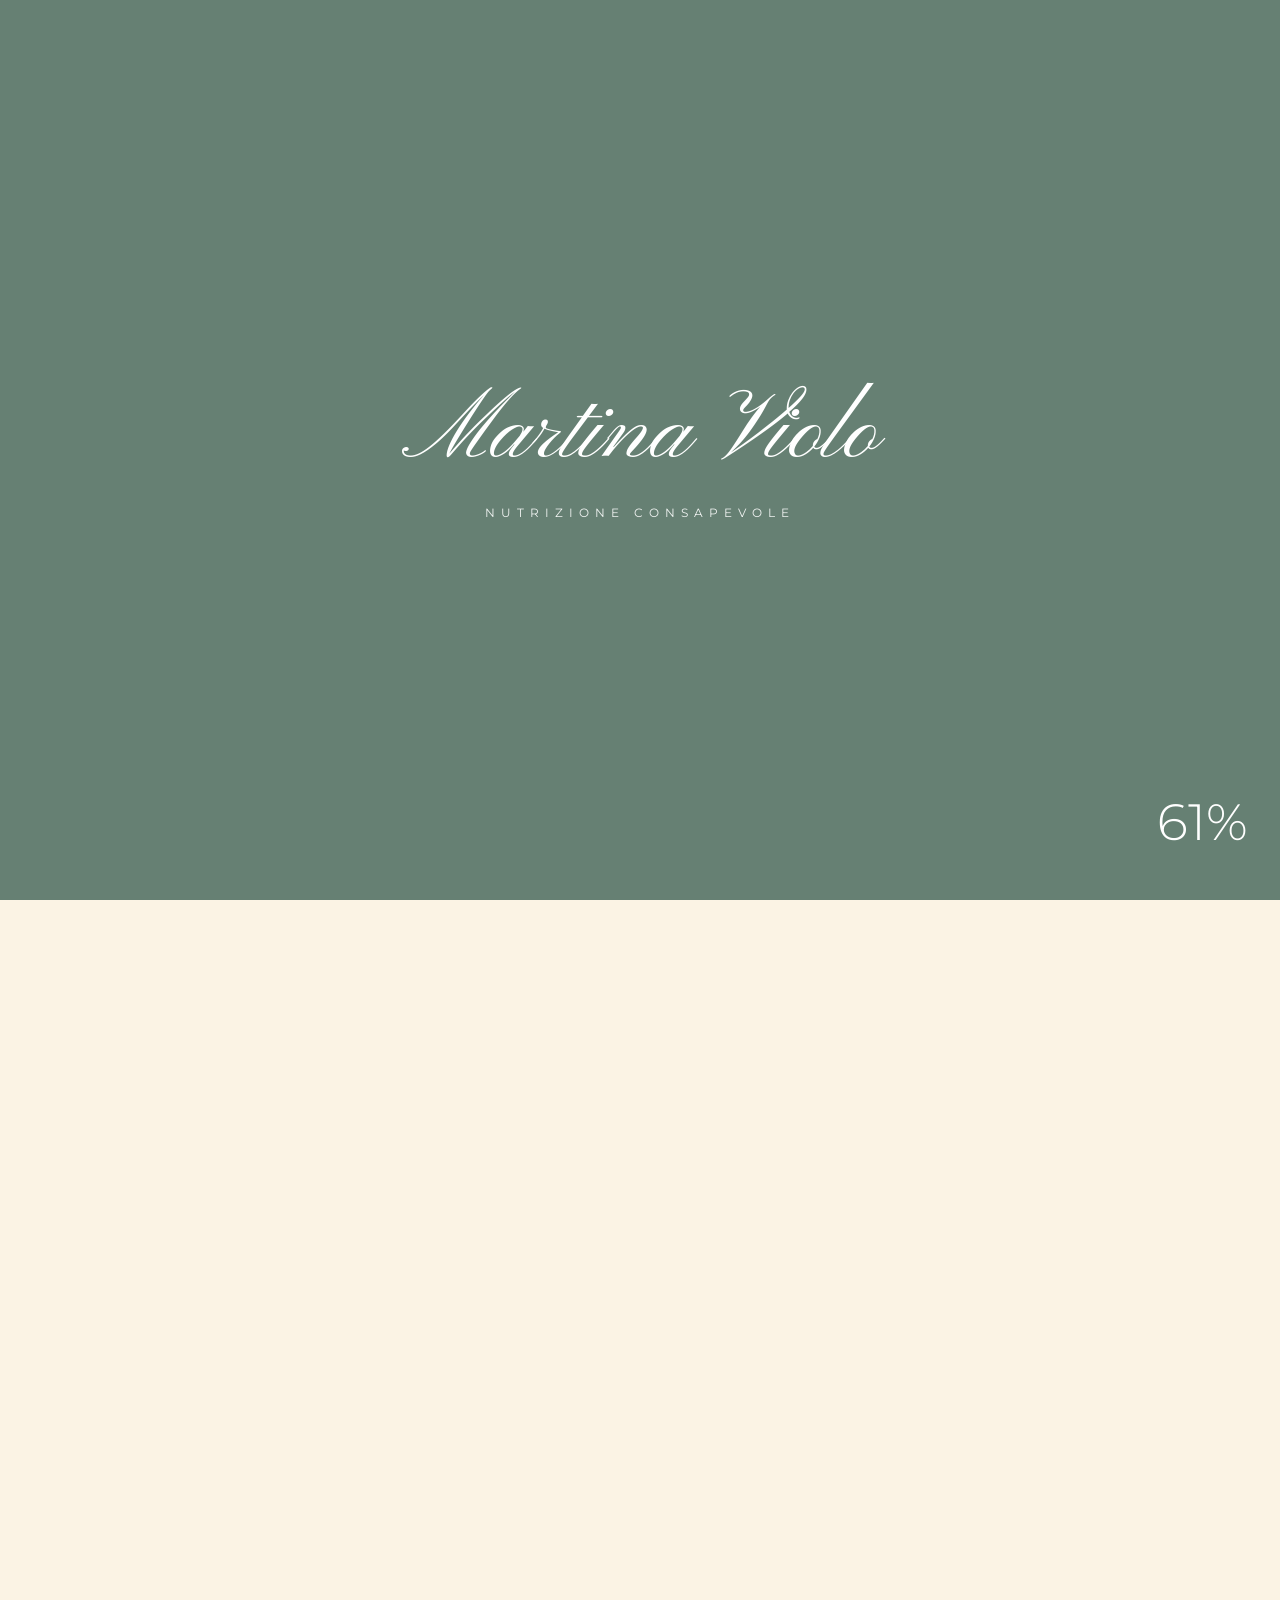
==== commit 427b4c9f: "Add files via upload" ====
--- a/index.html
+++ b/index.html
@@ -133,6 +133,7 @@
 /* --- RECENSIONI: citazione + fonte --- */
 .review-card { background: #fff; border-radius: 1.25rem; padding: 2rem; box-shadow: 0 4px 15px rgba(0,0,0,0.05); flex-shrink: 0; width: 340px; display: flex; flex-direction: column; border-left: 4px solid #668073; }
 .review-quote { font-size: 2.5rem; color: #668073; line-height: 1; margin-bottom: 0.5rem; font-family: Georgia, serif; }
+.review-quote-close { text-align: right; margin: -0.4rem 0 0.5rem; }
 .review-text { font-size: 0.92rem; color: #555; line-height: 1.7; flex-grow: 1; font-style: italic; margin-bottom: 1.2rem; }
 .review-author { display: flex; align-items: center; gap: 0.8rem; }
 .author-avatar { width: 2.5rem; height: 2.5rem; border-radius: 50%; background: #668073; color: white; display: flex; align-items: center; justify-content: center; font-weight: 700; font-size: 1rem; flex-shrink: 0; }
@@ -337,7 +338,21 @@
                 <!-- RECENSIONI_STATICHE_INIZIO -->
             <article class="review-card">
                 <div class="review-quote">&quot;</div>
+                <p class="review-text">Ottimi pompini, complimenti</p>
+                <div class="review-quote review-quote-close">&quot;</div>
+                <div class="review-author">
+                    <div class="author-avatar">D</div>
+                    <div class="author-info">
+                        <h4>Davide Di Gennaro</h4>
+                        <div class="stars" aria-label="5 stelle su 5">&#9733;&#9733;&#9733;&#9733;&#9733;</div>
+                        <div class="review-source review-source-google"><img src="https://www.gstatic.com/firebasejs/ui/2.0.0/images/auth/google.svg" alt="Google"> Recensione da Google</div>
+                    </div>
+                </div>
+            </article>
+            <article class="review-card">
+                <div class="review-quote">&quot;</div>
                 <p class="review-text">Funzionerà?</p>
+                <div class="review-quote review-quote-close">&quot;</div>
                 <div class="review-author">
                     <div class="author-avatar">R</div>
                     <div class="author-info">
@@ -350,6 +365,7 @@
             <article class="review-card">
                 <div class="review-quote">&quot;</div>
                 <p class="review-text">Bei pompini....</p>
+                <div class="review-quote review-quote-close">&quot;</div>
                 <div class="review-author">
                     <div class="author-avatar">A</div>
                     <div class="author-info">
@@ -362,6 +378,7 @@
             <article class="review-card">
                 <div class="review-quote">&quot;</div>
                 <p class="review-text">Nutrizionista scadente, bei perizomi, soprattutto quello rosso che le ha regalato il fidanzato</p>
+                <div class="review-quote review-quote-close">&quot;</div>
                 <div class="review-author">
                     <div class="author-avatar">A</div>
                     <div class="author-info">
@@ -374,6 +391,7 @@
             <article class="review-card">
                 <div class="review-quote">&quot;</div>
                 <p class="review-text">Come nutrizionista mhh.... Ma i pompini....... 5 stelle</p>
+                <div class="review-quote review-quote-close">&quot;</div>
                 <div class="review-author">
                     <div class="author-avatar">D</div>
                     <div class="author-info">
@@ -386,6 +404,7 @@
             <article class="review-card">
                 <div class="review-quote">&quot;</div>
                 <p class="review-text">Top Nutrizionista, ottimi soffocotti</p>
+                <div class="review-quote review-quote-close">&quot;</div>
                 <div class="review-author">
                     <div class="author-avatar">A</div>
                     <div class="author-info">
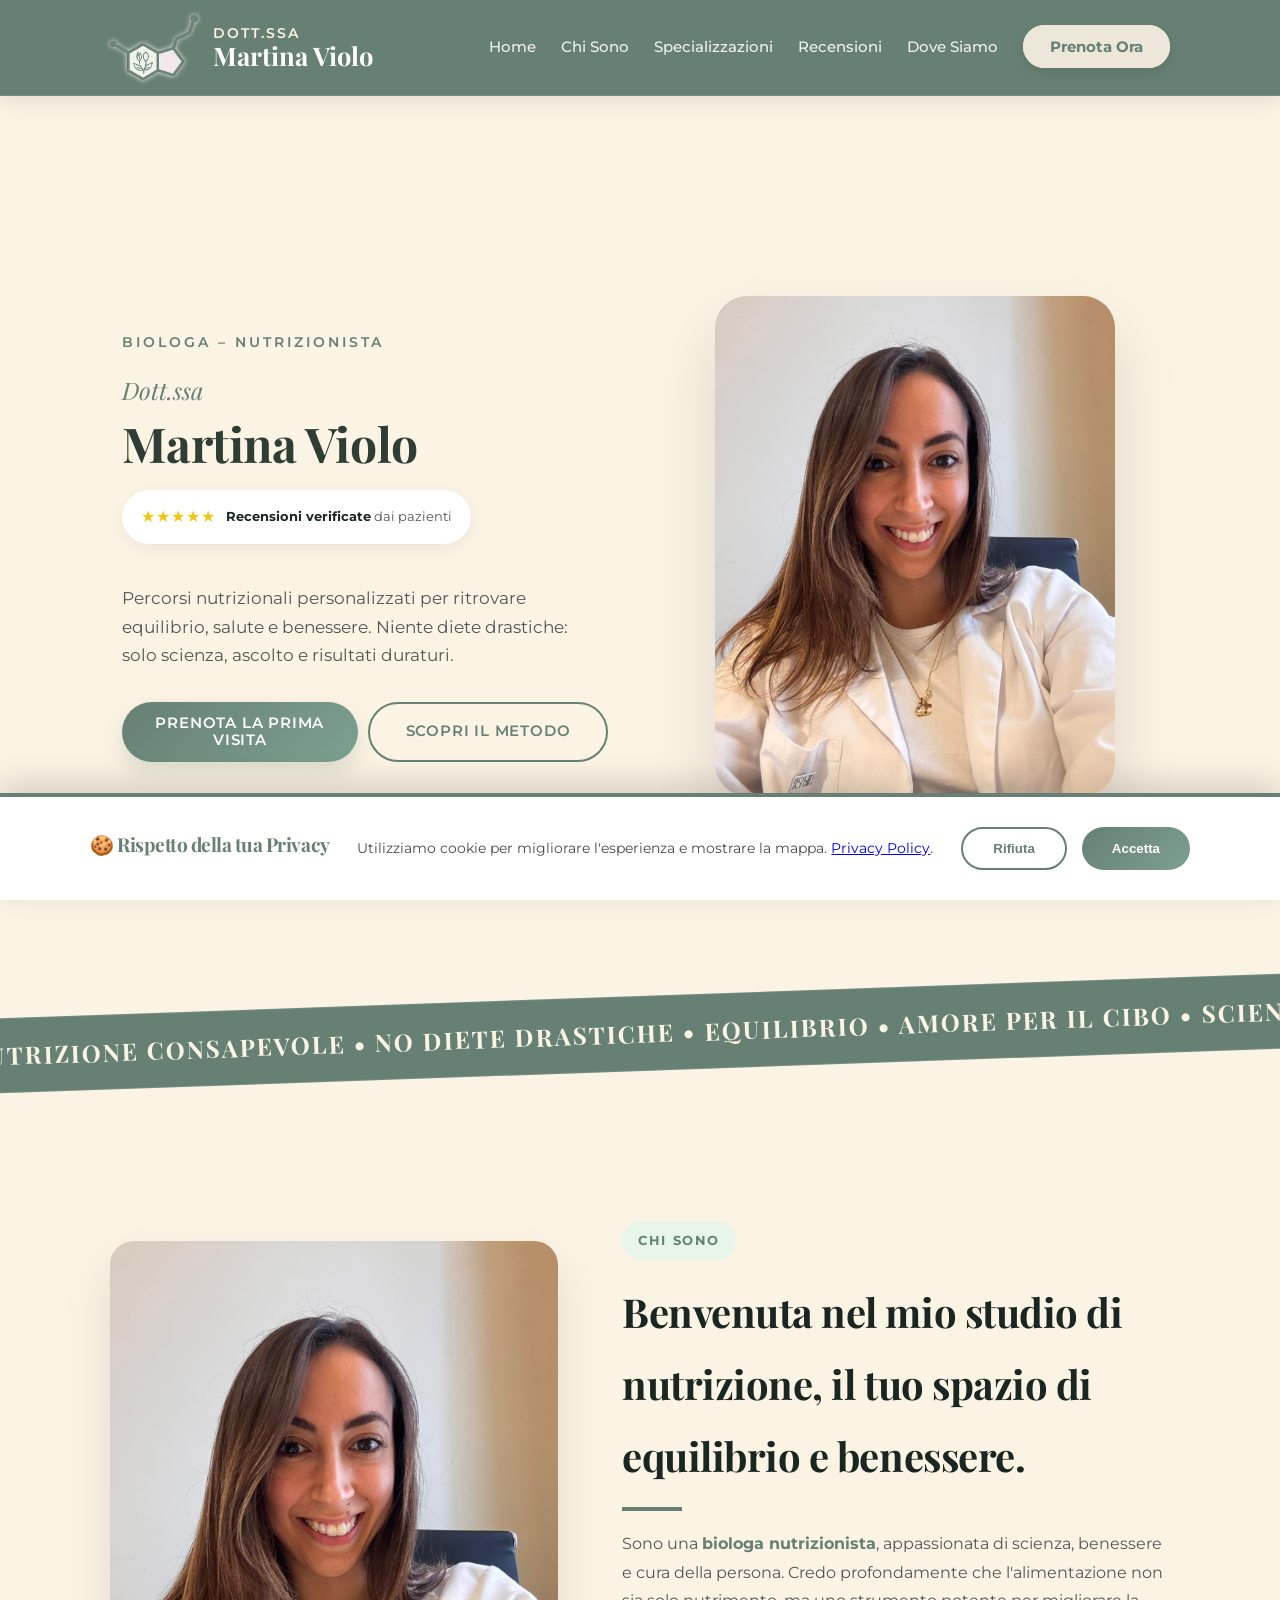
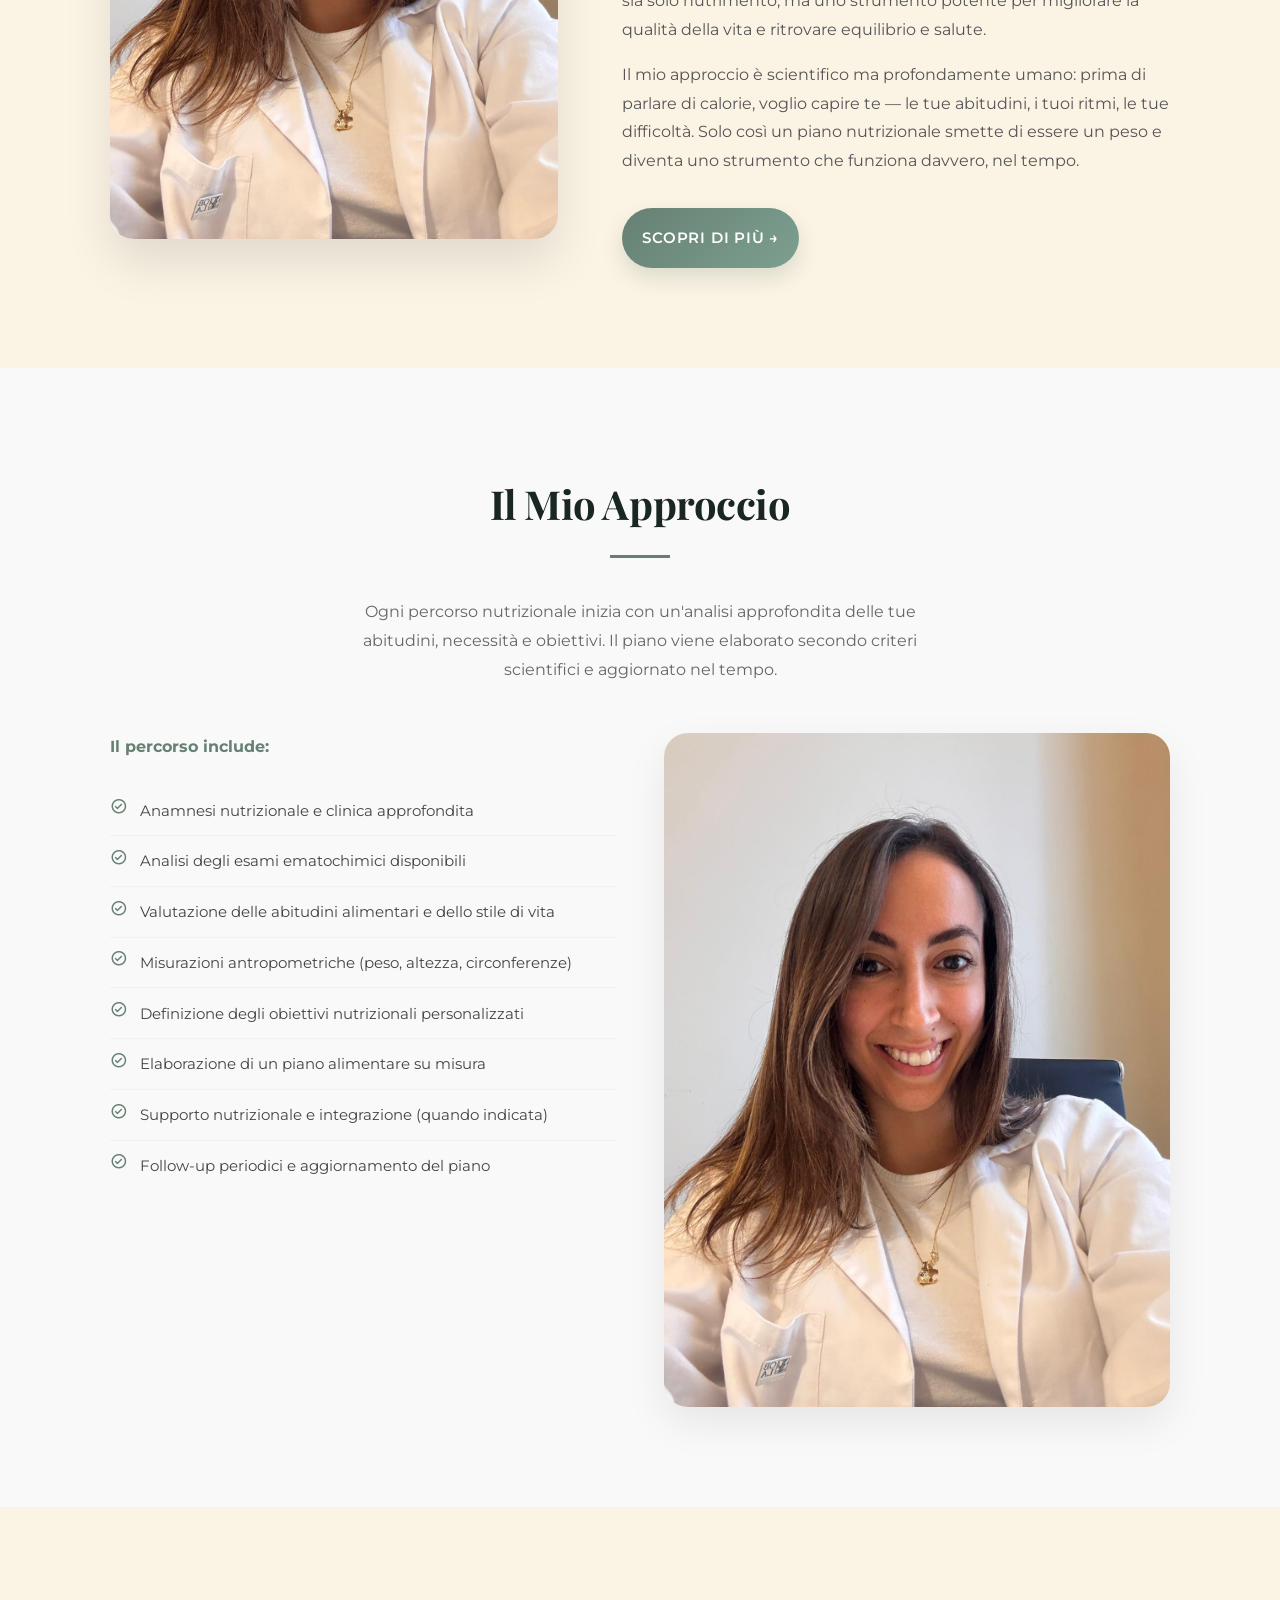
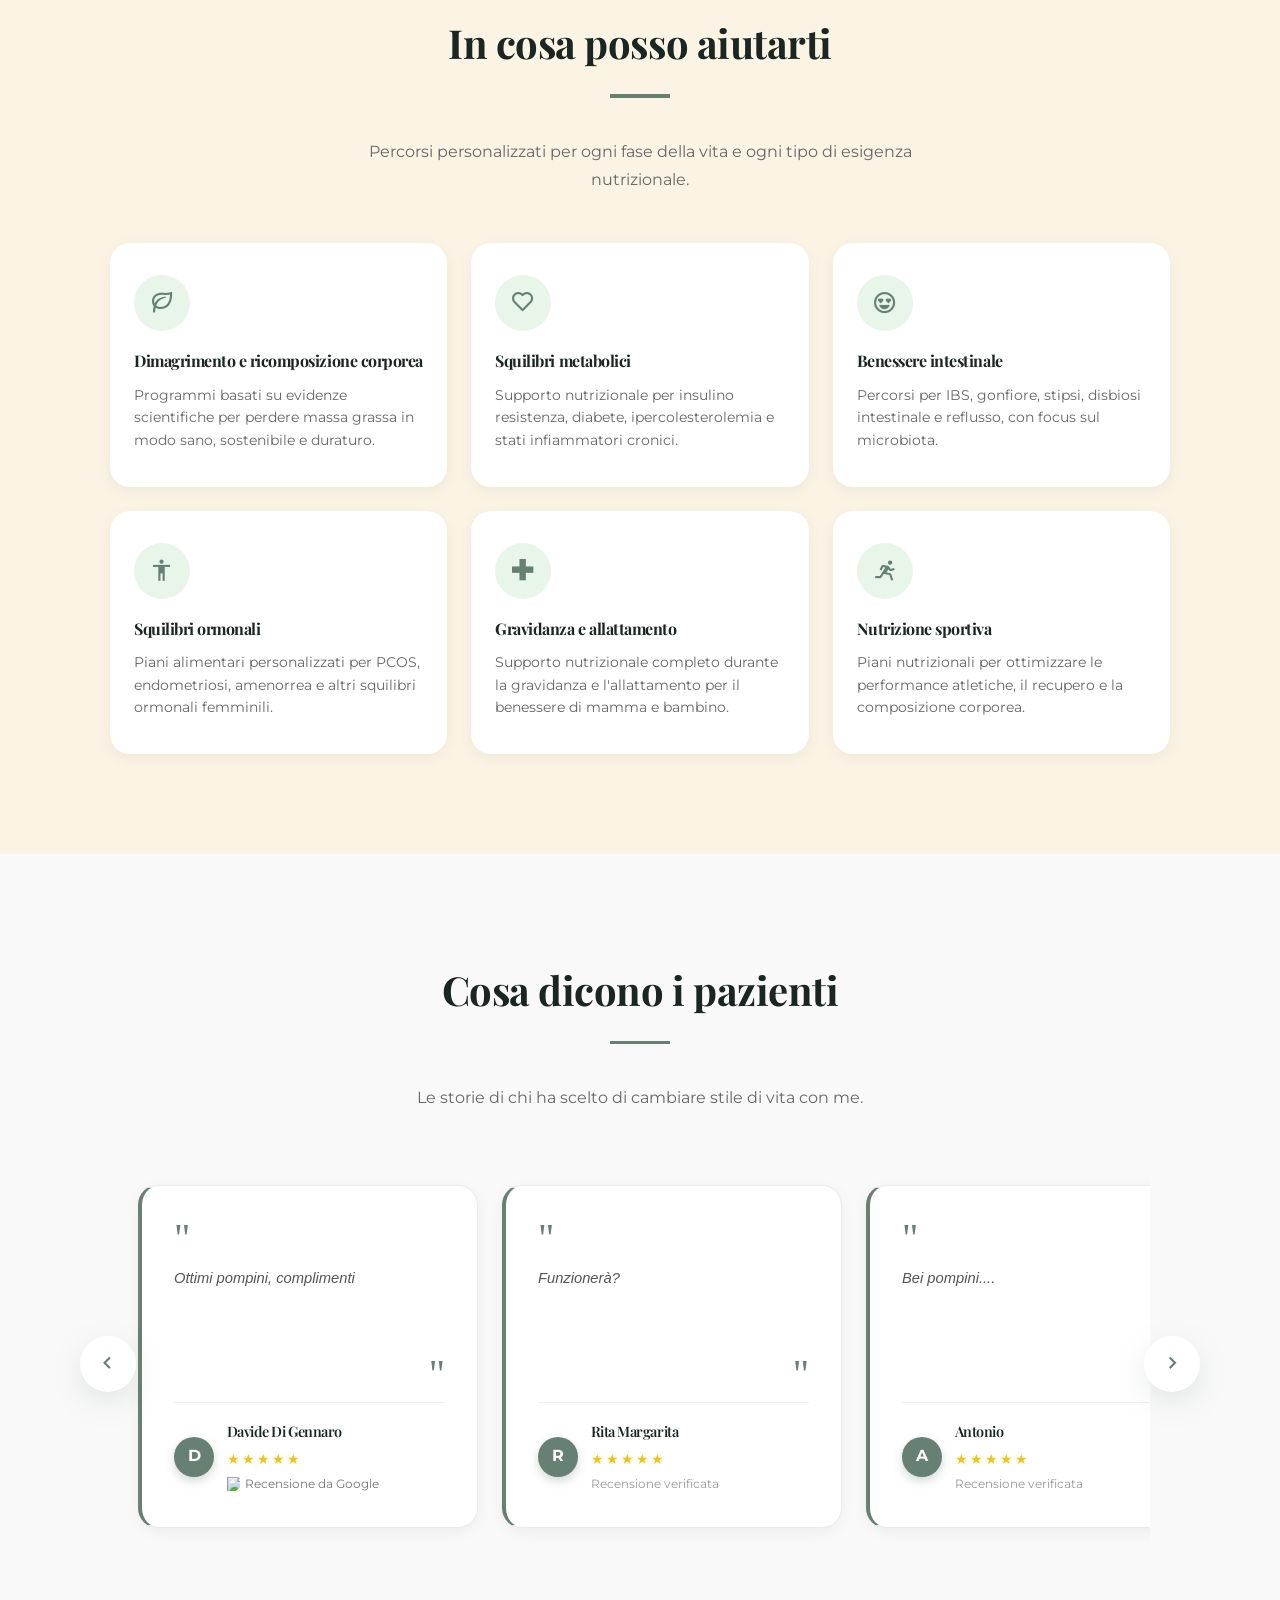
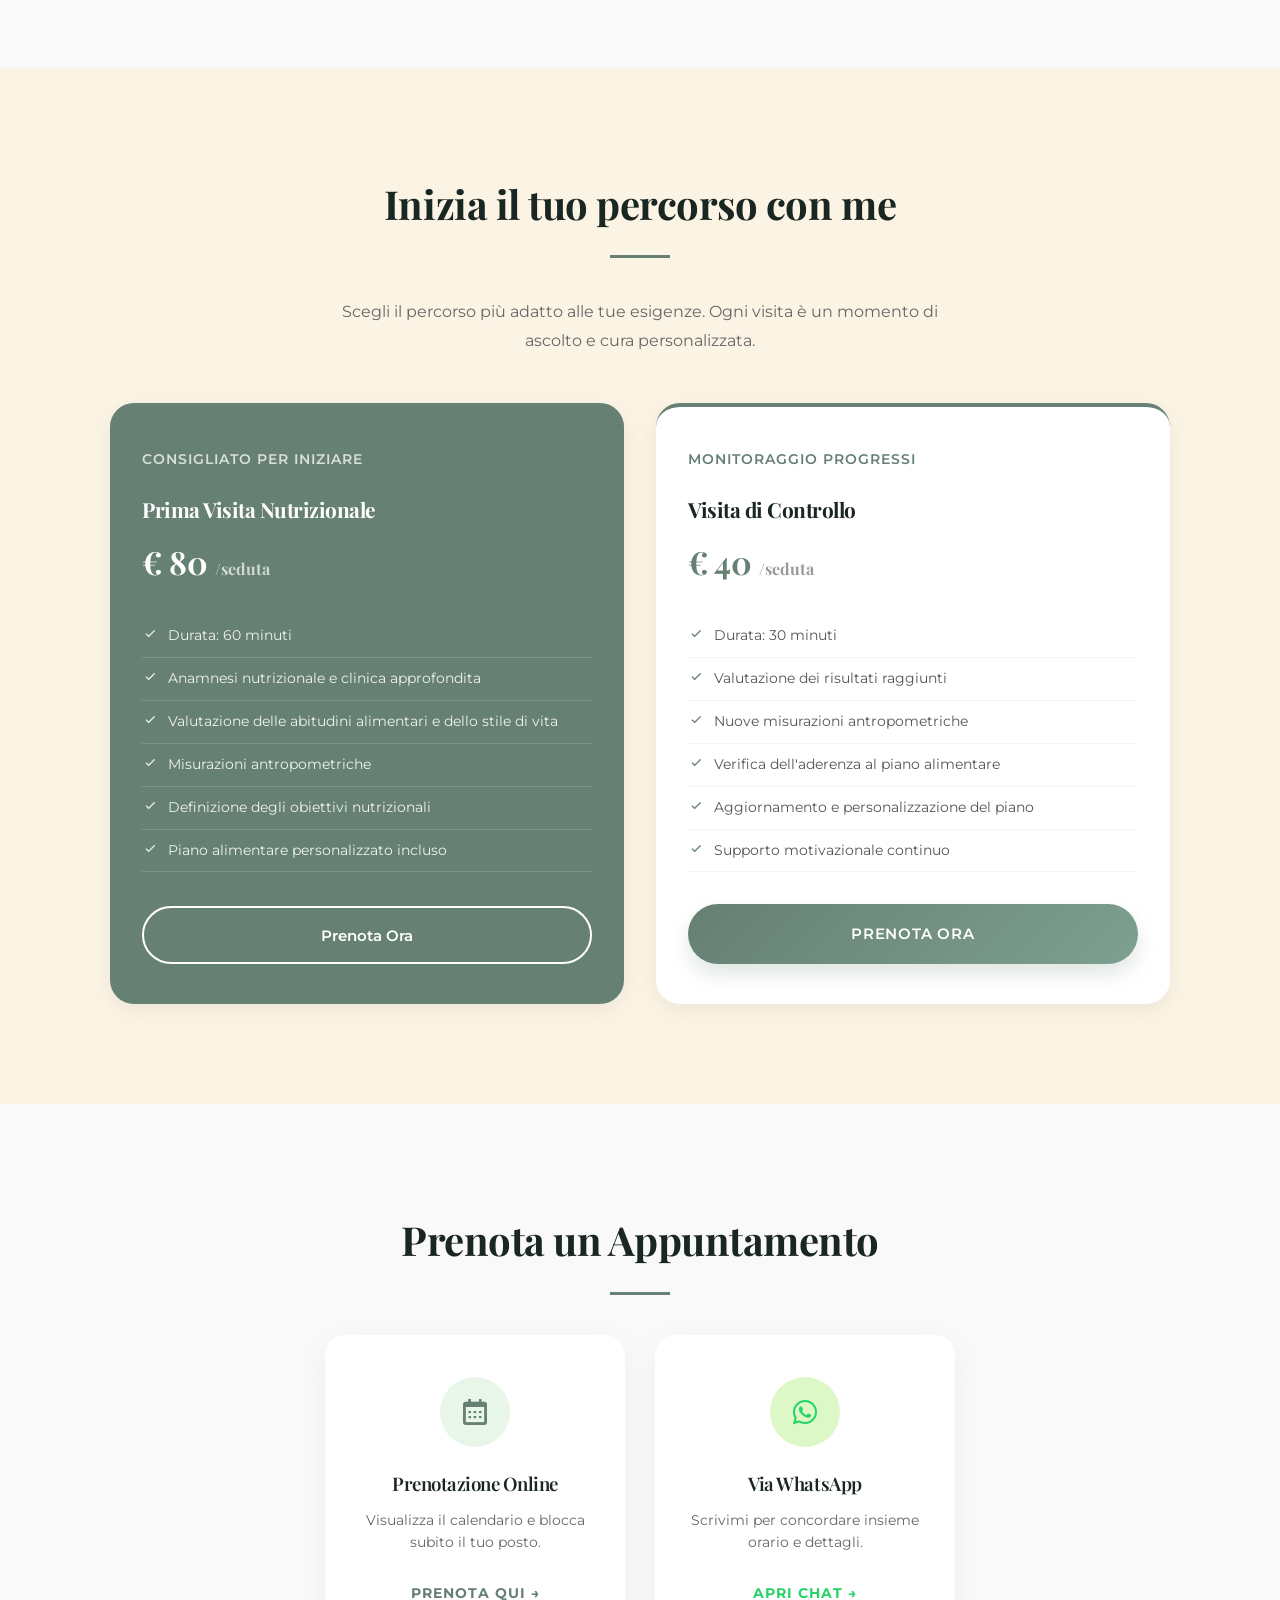
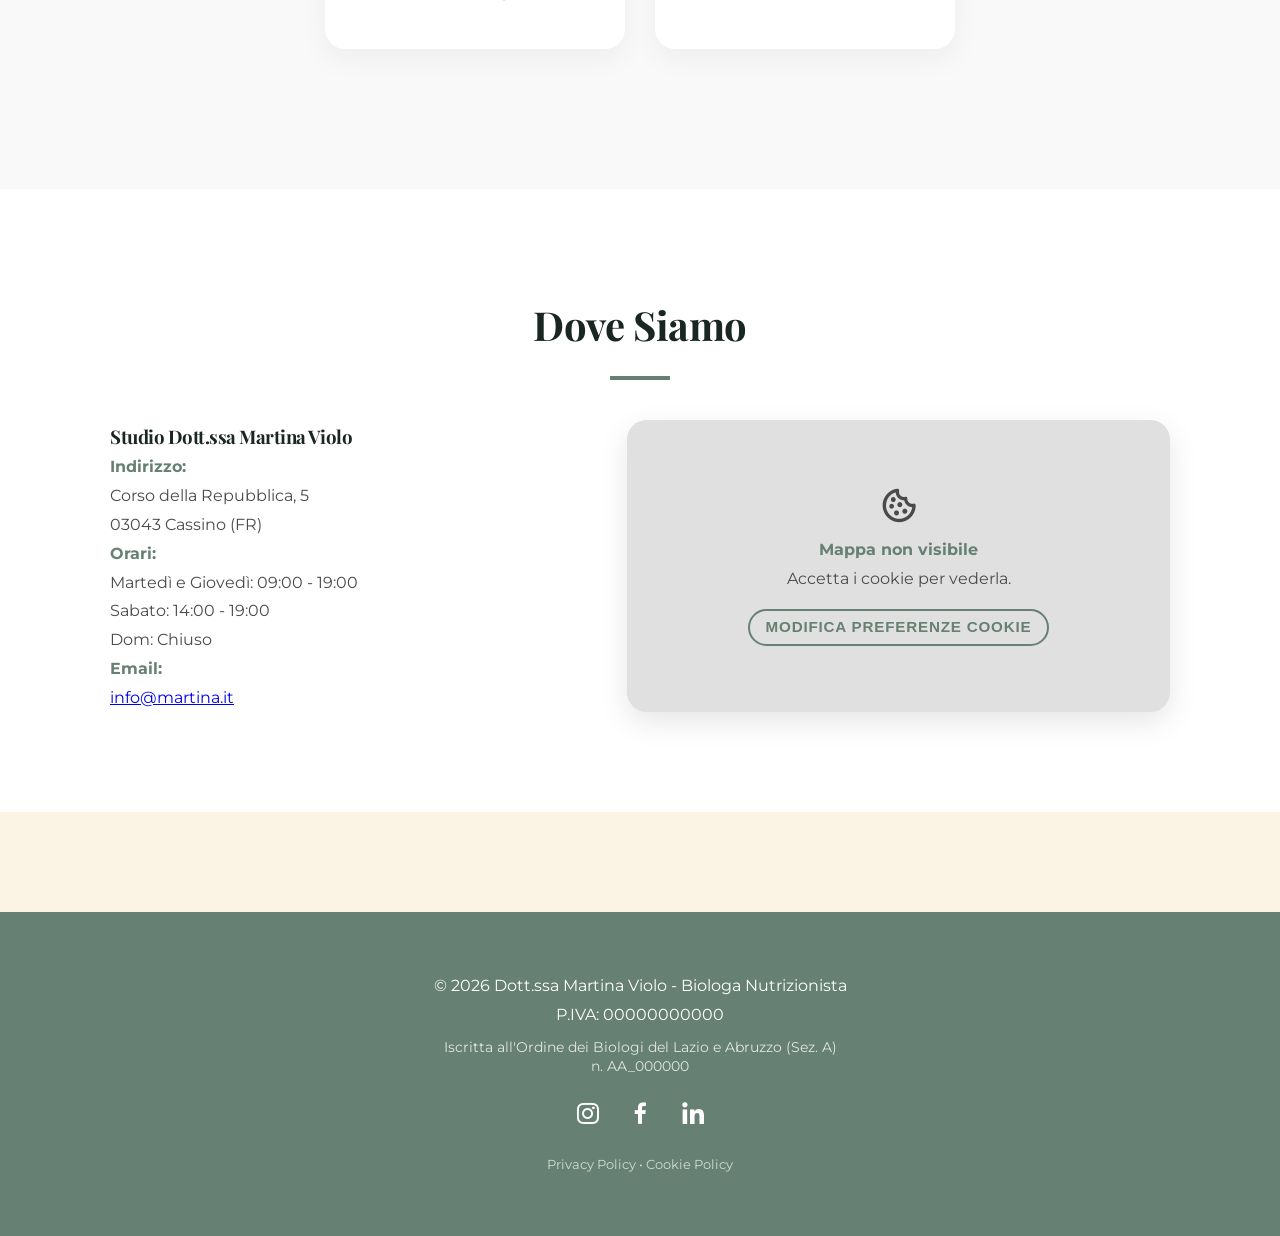
==== commit 448cfe18: "Add files via upload" ====
--- a/index.html
+++ b/index.html
@@ -145,15 +145,7 @@
 </style>
 </head>
 
-<body class="is-loading">
-
-<div id="preloader">
-    <div class="preloader-content">
-        <h1 class="preload-name">Martina Violo</h1>
-        <p class="preload-sub">Nutrizione Consapevole</p>
-    </div>
-    <div class="preload-counter">0%</div>
-</div>
+<body>
 
 <header>
     <div class="container">
@@ -646,42 +638,6 @@
 <script src="https://unpkg.com/aos@2.3.1/dist/aos.js"></script>
 <script>
 document.addEventListener("DOMContentLoaded", function() {
-    const body = document.body;
-    const preloader = document.getElementById('preloader');
-    const counterElement = document.querySelector('.preload-counter');
-    const header = document.querySelector('header');
-
-    function svelaSito() {
-        body.classList.remove('is-loading');
-        body.classList.remove('no-scroll');
-        if(preloader) { preloader.style.opacity='0'; preloader.style.pointerEvents='none'; }
-    }
-
-    if (sessionStorage.getItem('intro_visualizzata')) {
-        svelaSito();
-        if(preloader) preloader.style.display='none';
-    } else {
-        body.classList.add('no-scroll');
-        sessionStorage.setItem('intro_visualizzata','true');
-        let count=0;
-        const updateCounter = setInterval(()=>{
-            count++;
-            if(count<=100 && counterElement) { counterElement.innerText=count+"%"; }
-            else {
-                clearInterval(updateCounter);
-                setTimeout(()=>{
-                    preloader.classList.add('fade-text');
-                    setTimeout(()=>{
-                        let h=header?header.offsetHeight:80;
-                        preloader.style.height=h+'px';
-                        body.classList.remove('no-scroll');
-                        setTimeout(()=>{ body.classList.remove('is-loading'); preloader.style.opacity='0'; preloader.style.pointerEvents='none'; },1000);
-                    },1000);
-                },800);
-            }
-        },45);
-    }
-
     const menuToggle = document.getElementById('mobile-menu');
     const navMenu = document.querySelector('.nav-menu');
     if(menuToggle) {
--- a/style.css
+++ b/style.css
@@ -1,27 +1,6 @@
 /* -----------------------------------------------------------
    FILE: style.css - VERSIONE DEFINITIVA (PULITA & FUNZIONANTE)
    ----------------------------------------------------------- */
-
-/* --- 0. LOGICA ANTI-FLASH (FIX DISSOLVENZA) --- */
-
-/* Stato Normale (Sito Visibile): Attiva la transizione */
-body > *:not(#preloader) {
-    opacity: 1;
-    visibility: visible;
-    transition: opacity 1.5s ease, visibility 1.5s ease;
-}
-
-/* Stato Caricamento (Sito Nascosto): Nascondi tutto subito */
-body.is-loading > *:not(#preloader) {
-    opacity: 0;
-    visibility: hidden;
-    transition: none; /* Nessun ritardo nel nascondere */
-}
-
-/* Quando togliamo la classe, il sito appare */
-body {
-    transition: opacity 1s ease;
-}
 
 /* --- 1. RESET E BASE --- */
 * { margin: 0; padding: 0; box-sizing: border-box; }
@@ -174,37 +153,7 @@
     box-shadow: 0 0.94rem 1.875rem rgba(102, 128, 115, 0.35); border-color: transparent;
 }
 
-/* --- 5. PRELOADER --- */
-body.no-scroll { overflow: hidden; }
-
-#preloader {
-    position: fixed; top: 0; left: 0; width: 100%; height: 100%;
-    background-color: #668073; z-index: 999999;
-    display: flex; justify-content: center; align-items: center; flex-direction: column;
-    transition: height 2.5s cubic-bezier(0.87, 0, 0.13, 1), opacity 1s ease;
-}
-.preloader-content {
-    text-align: center; color: #FFFFFF; position: relative; z-index: 10;
-    opacity: 0; animation: slowReveal 1.5s ease forwards 0.5s; transition: opacity 1s ease;
-}
-.preload-name {
-    font-family: 'Pinyon Script', cursive; font-size: clamp(3.5rem, 8vw, 6rem);
-    font-weight: 400; margin: 0; line-height: 1.2; color: #FFFFFF;
-}
-.preload-sub {
-    font-family: 'Montserrat', sans-serif; font-size: 0.75rem; text-transform: uppercase;
-    letter-spacing: 0.375rem; margin-top: 0.625rem; opacity: 0.9;
-}
-.preload-counter {
-    position: absolute; bottom: 2rem; right: 2rem;
-    font-family: 'Montserrat', sans-serif; color: #fff; font-weight: 300;
-    font-size: clamp(2rem, 4vw, 3.5rem); opacity: 0; z-index: 10;
-    animation: slowReveal 1.5s ease forwards 0.5s; transition: opacity 0.8s ease;
-}
-#preloader.fade-text .preloader-content,
-#preloader.fade-text .preload-counter { opacity: 0 !important; animation: none; }
-
-@keyframes slowReveal { from { opacity: 0; transform: translateY(15px); } to { opacity: 1; transform: translateY(0); } }
+/* --- 5. ANIMAZIONI --- */
 @keyframes fadeUp { from { opacity: 0; transform: translateY(1.25rem); } to { opacity: 1; transform: translateY(0); } }
 @keyframes morphing { 0% { border-radius: 60% 40% 30% 70% / 60% 30% 70% 40%; } 50% { border-radius: 30% 60% 70% 40% / 50% 60% 30% 60%; } 100% { border-radius: 60% 40% 30% 70% / 60% 30% 70% 40%; } }
 
@@ -216,8 +165,8 @@
     border-bottom: 1px solid rgba(255,255,255,0.1); transform: rotate(-2deg); 
     width: 105%; margin-left: -2.5%; margin-bottom: 3.125rem;
 }
-.marquee-content { display: inline-block; animation: scrollText 20s linear infinite; }
-.marquee-content span { font-family: 'Playfair Display', serif; font-size: 1.5rem; font-weight: 700; text-transform: uppercase; letter-spacing: 0.125rem; margin-right: 0; }
+.marquee-content { display: flex; width: max-content; animation: scrollText 20s linear infinite; }
+.marquee-content span { flex: 0 0 auto; font-family: 'Playfair Display', serif; font-size: 1.5rem; font-weight: 700; text-transform: uppercase; letter-spacing: 0.125rem; margin-right: 0; }
 @keyframes scrollText { 0% { transform: translateX(0); } 100% { transform: translateX(-50%); } }
 
 /* Bento Grid */
@@ -1555,9 +1504,9 @@
 /* --- 6. MARQUEE: elimina overflow orizzontale su mobile --- */
 @media (max-width: 768px) {
     .marquee-container {
-        transform: none;
-        width: 100%;
-        margin-left: 0;
+        transform: rotate(-2deg);
+        width: 105%;
+        margin-left: -2.5%;
         overflow: hidden;
     }
 }
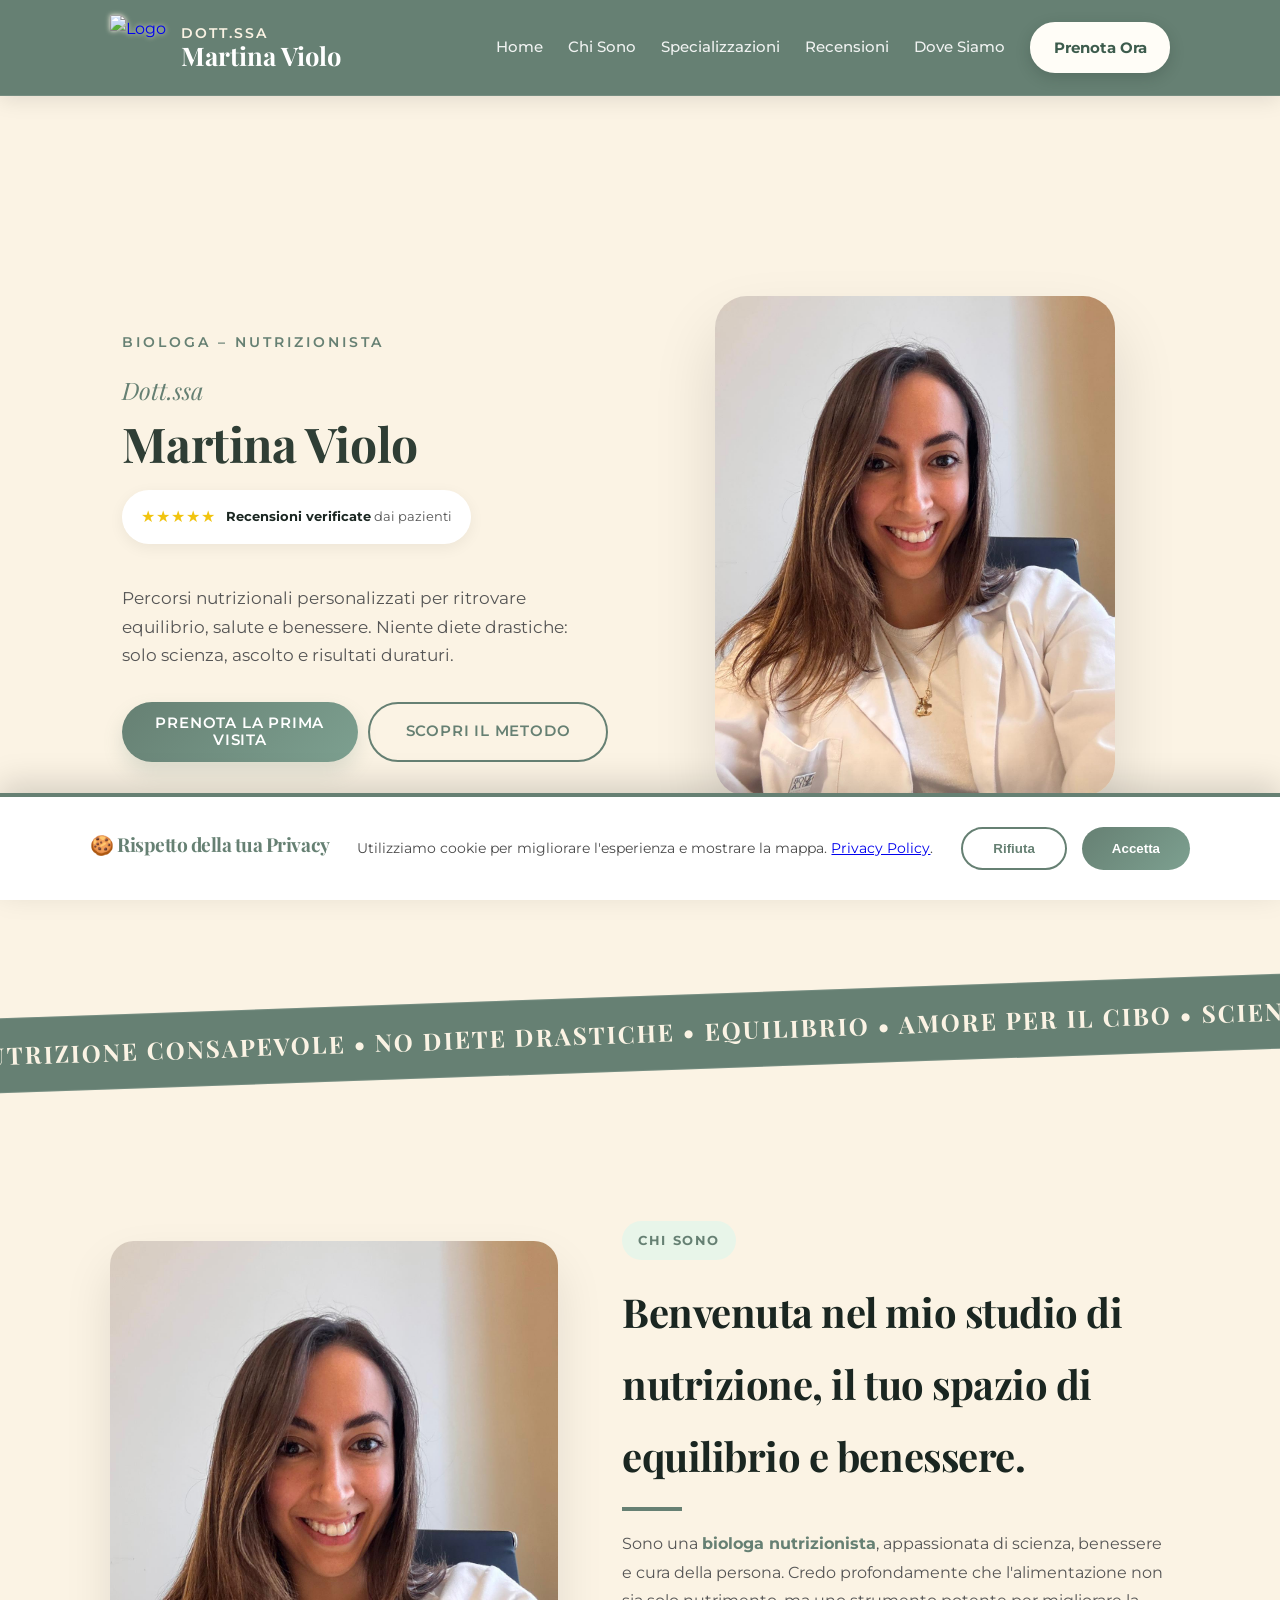
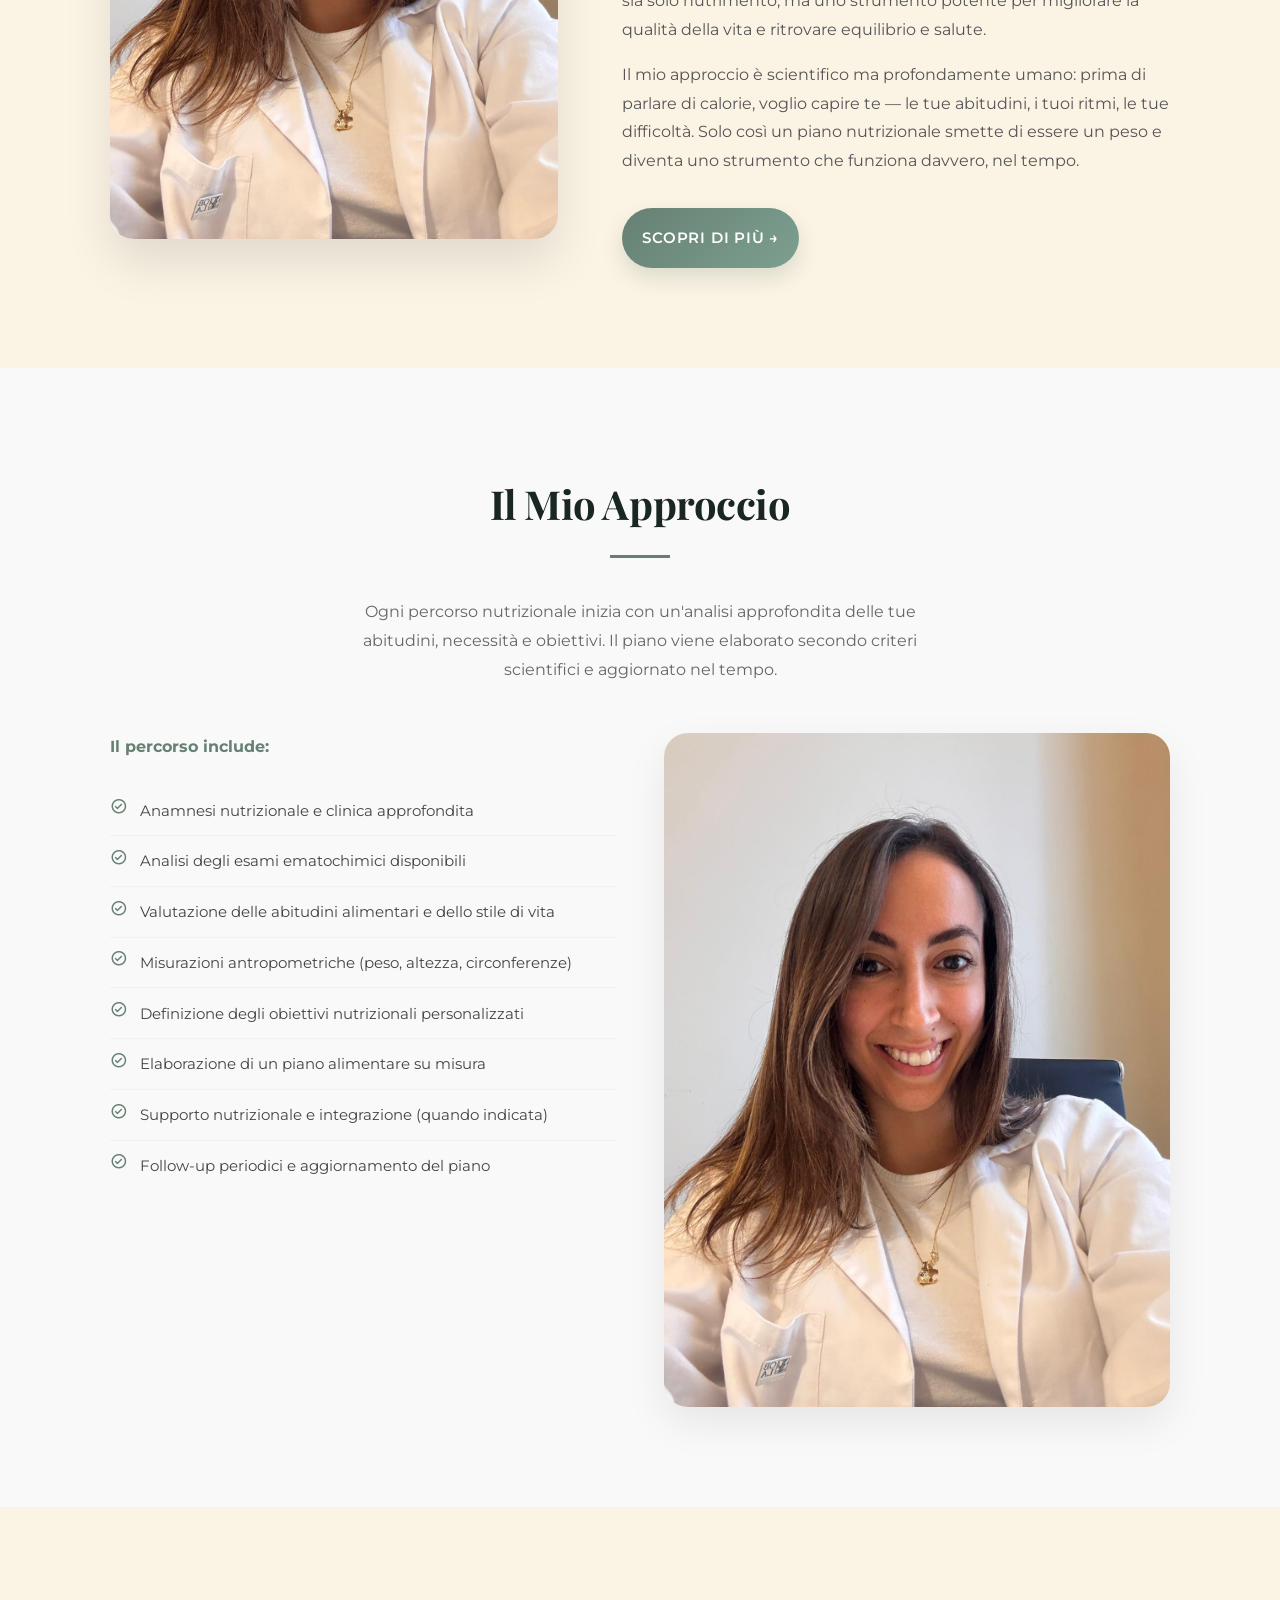
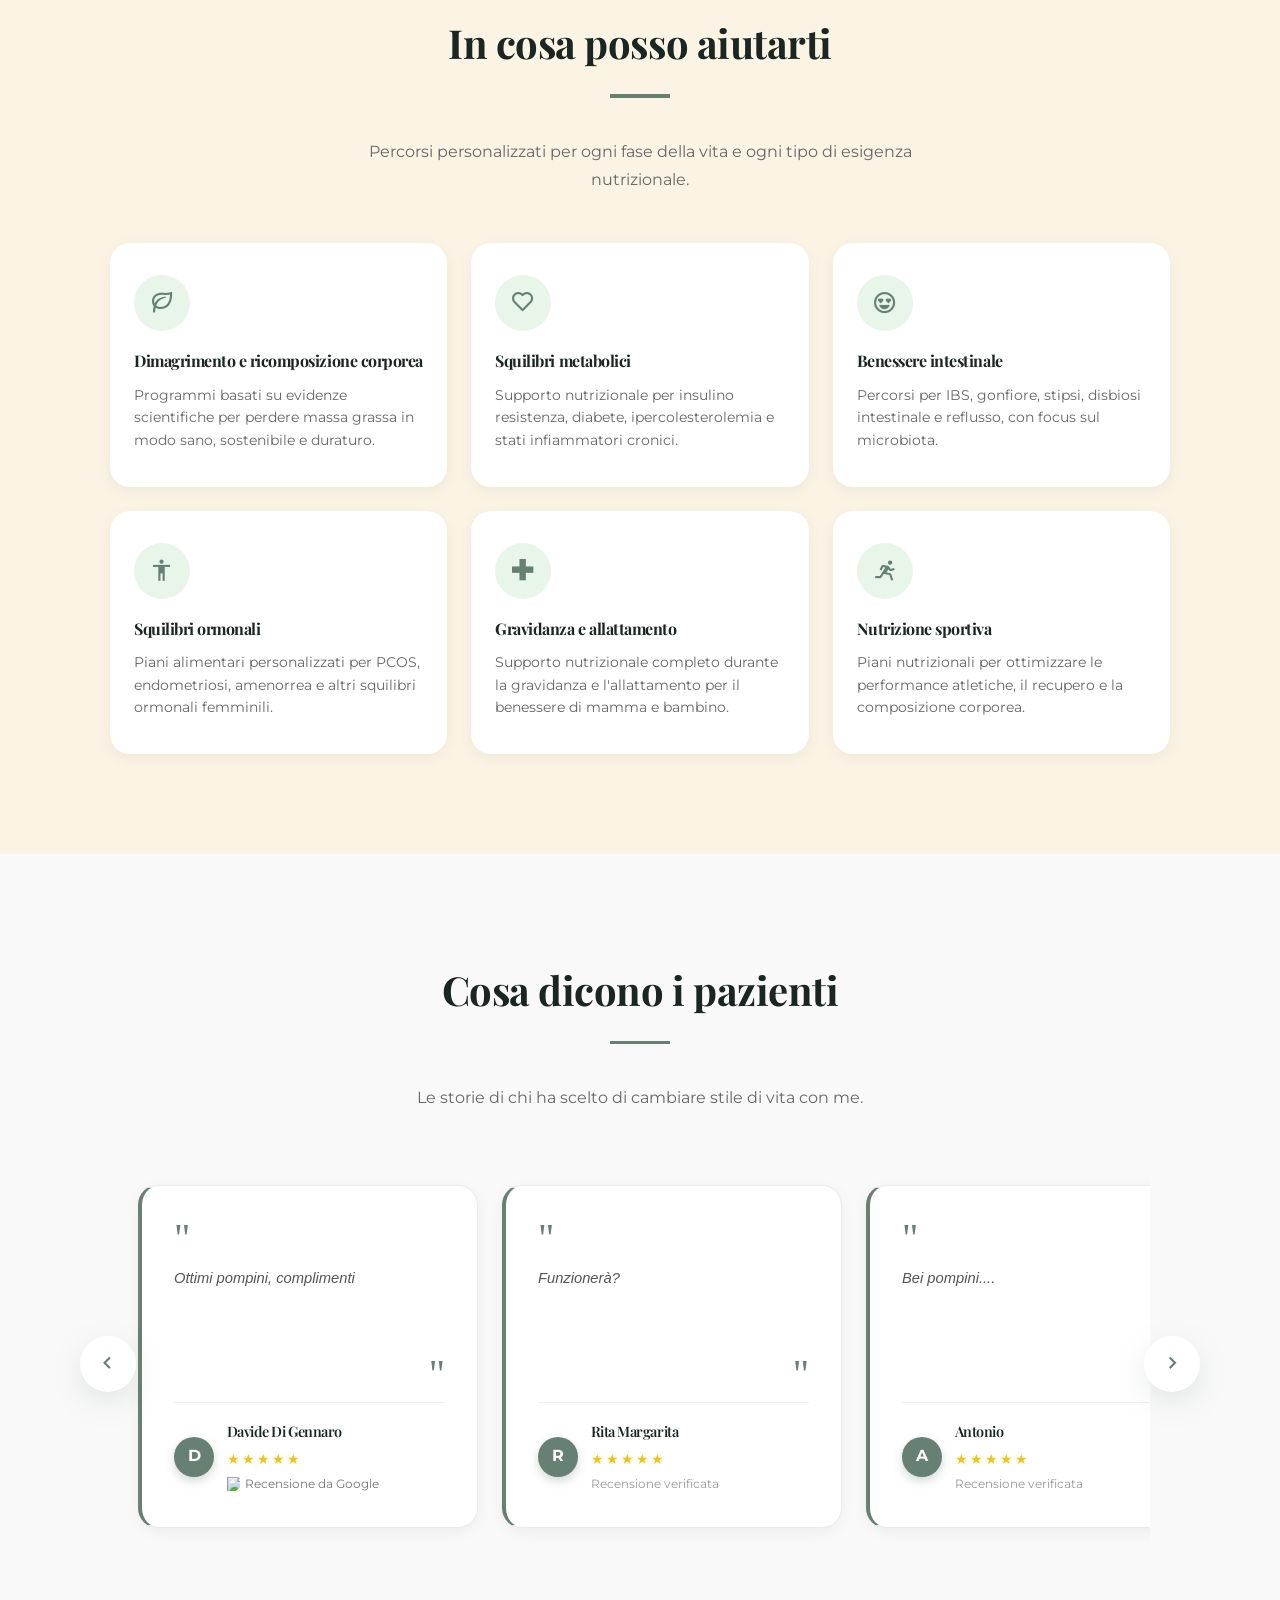
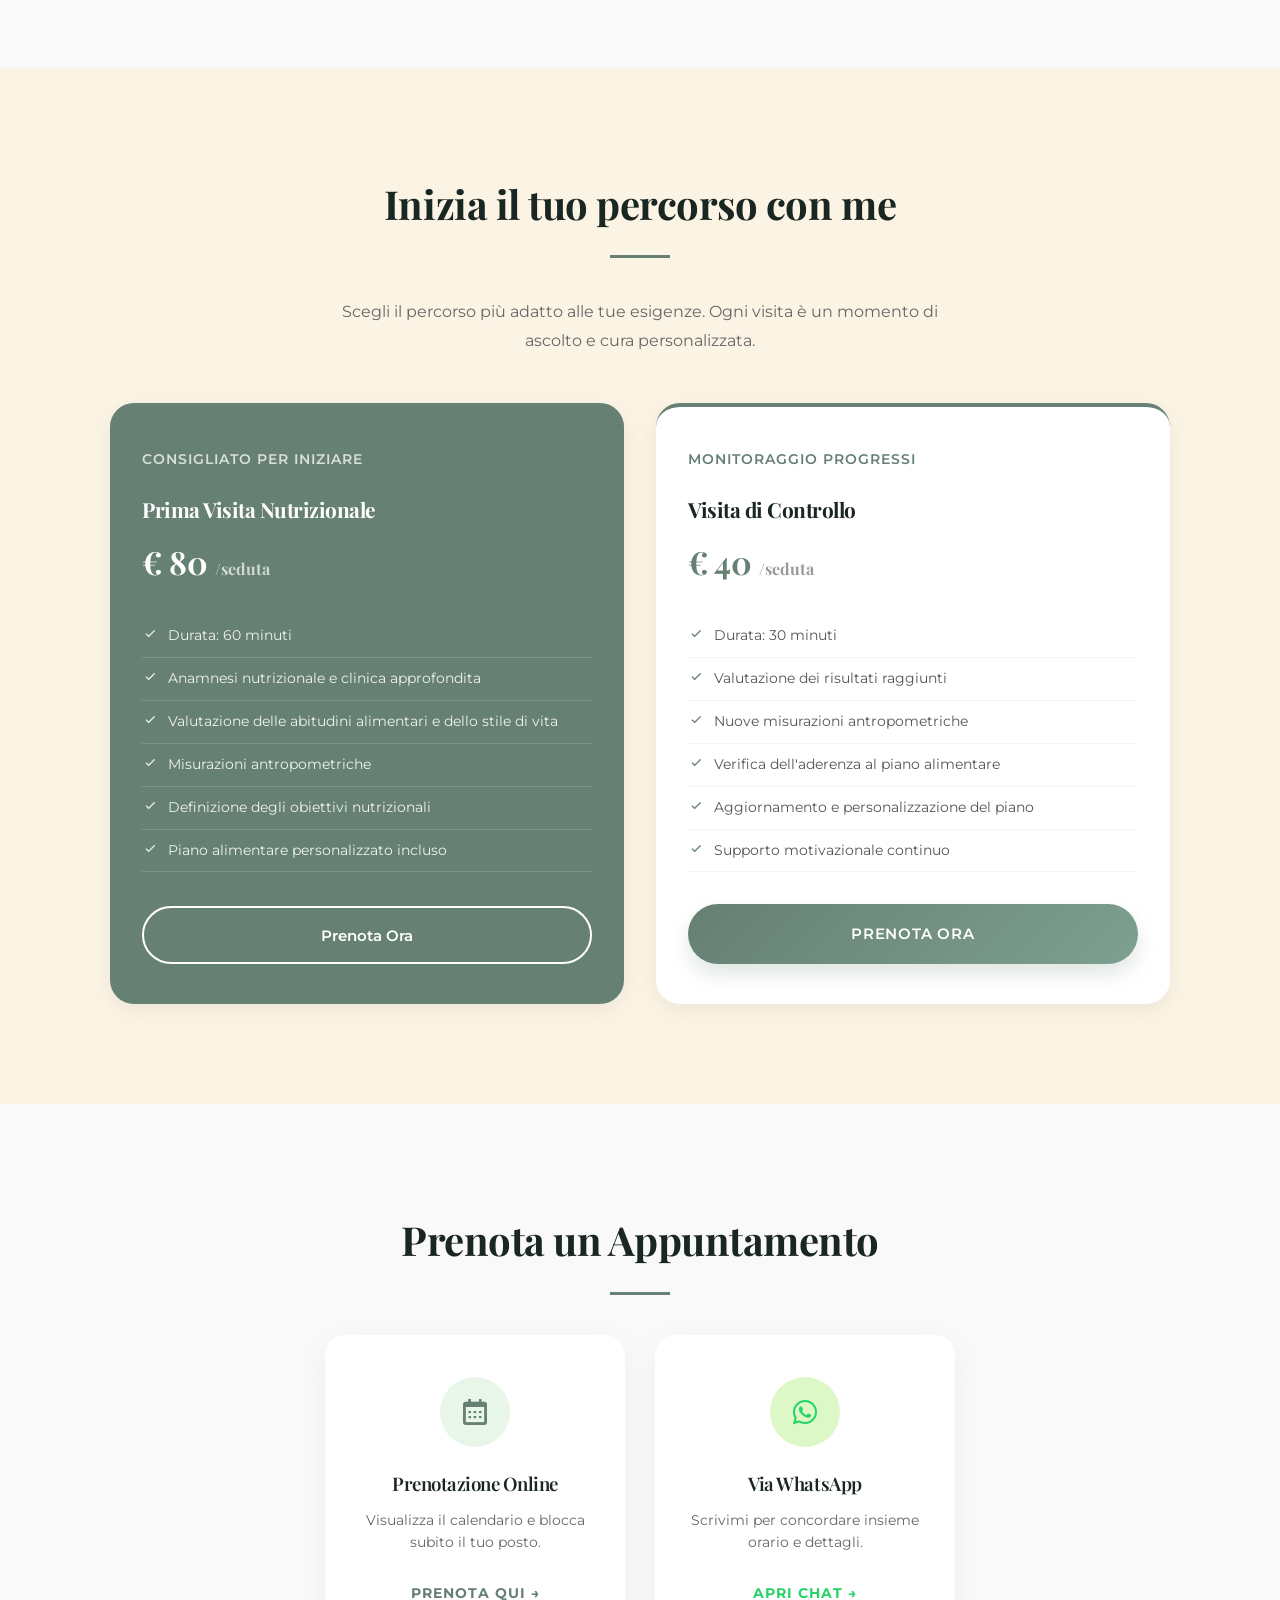
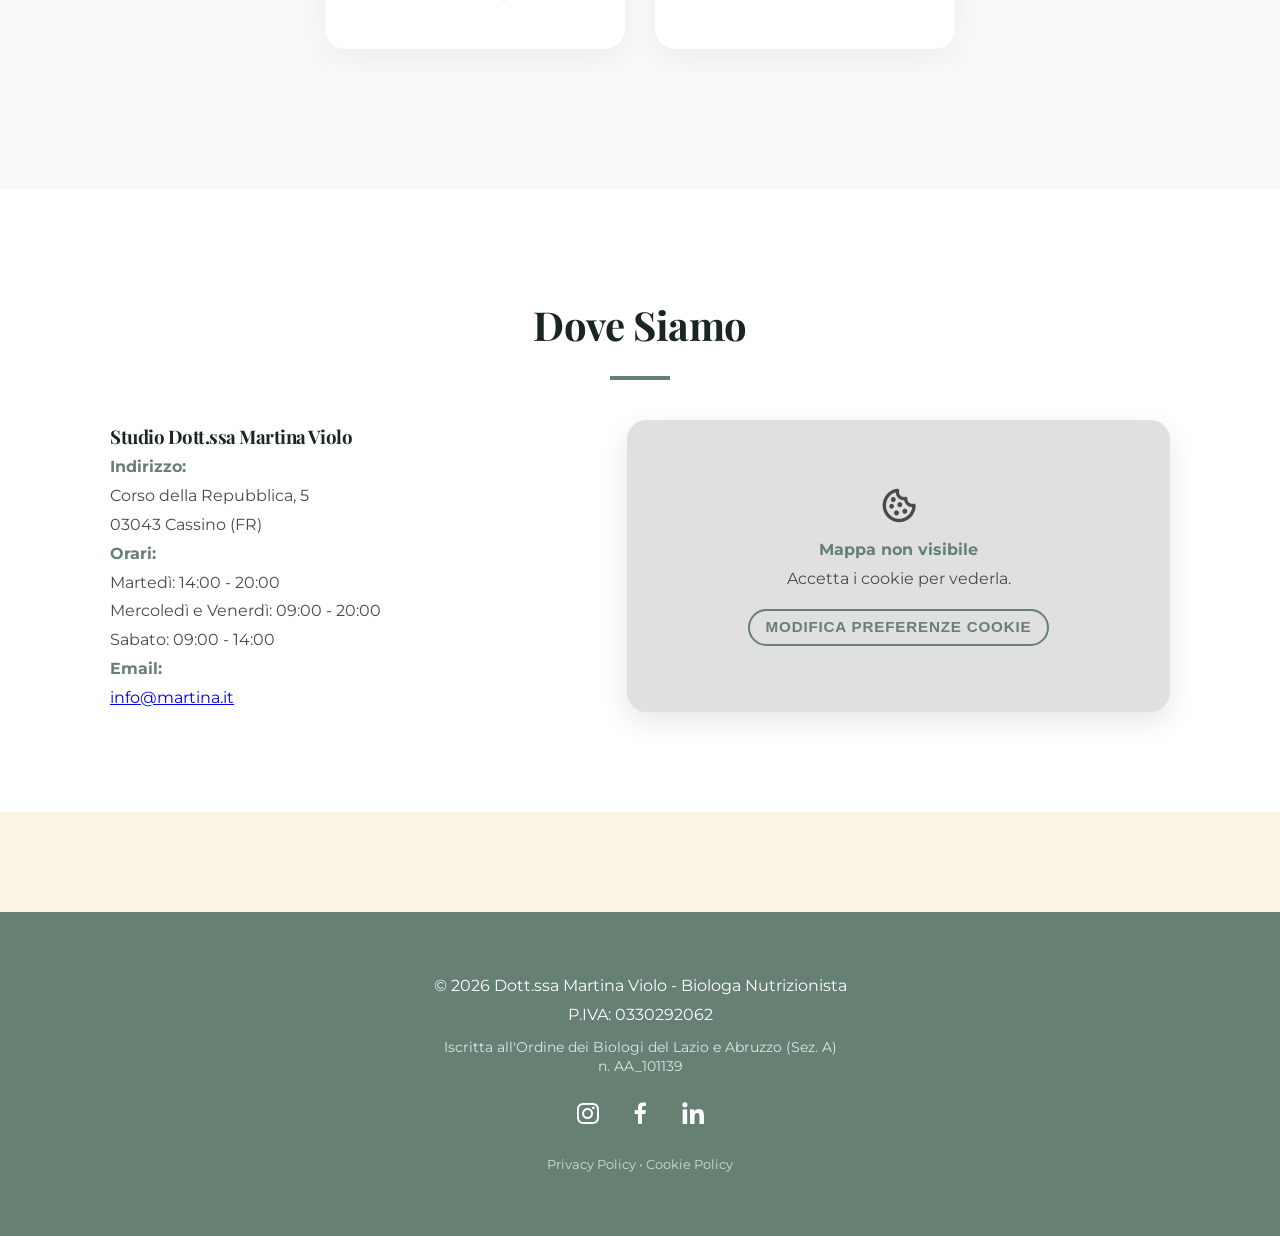
==== commit c2592fcf: "Add files via upload" ====
--- a/index.html
+++ b/index.html
@@ -4,15 +4,16 @@
 <title>Dott.ssa Martina Violo | Nutrizionista a Cassino</title>
 <meta name="description" content="Biologa nutrizionista a Cassino: percorsi personalizzati per dimagrimento, benessere intestinale, PCOS, gravidanza e sport. Prenota la tua prima visita.">
 <meta name="robots" content="index,follow">
-<meta name="canonical" content="https://www.tuosito.it/">
+<link rel="canonical" href="/">
+<meta name="theme-color" content="#668073">
 <meta property="og:title" content="Dott.ssa Martina Violo | Nutrizionista a Cassino">
 <meta property="og:description" content="Percorsi nutrizionali personalizzati, scientifici e sostenibili per ritrovare equilibrio, salute e benessere a Cassino.">
 <meta property="og:type" content="website">
-<meta property="og:image" content="https://www.tuosito.it/img/anteprima-social.jpg">
-<meta property="og:url" content="https://www.tuosito.it/">
+<meta property="og:image" content="/img/anteprima-social.jpg">
+<meta property="og:url" content="/">
 <meta charset="UTF-8">
-<meta name="viewport" content="width=device-width, initial-scale=1.0">
-<link rel="icon" type="image/png" href="img/favicon.png">
+<meta name="viewport" content="width=device-width, initial-scale=1.0, viewport-fit=cover">
+<link rel="icon" type="image/png" href="img/logo.svg">
 <link rel="stylesheet" href="style.css">
 <link href="https://fonts.googleapis.com/css2?family=Montserrat:wght@300;400;600&family=Pinyon+Script&family=Playfair+Display:ital,wght@0,400;0,700;1,400&display=block" rel="stylesheet">
 <link href='https://unpkg.com/boxicons@2.1.4/css/boxicons.min.css' rel='stylesheet'>
@@ -21,13 +22,24 @@
 <script type="application/ld+json">
 {
   "@context": "https://schema.org",
-  "@type": "Physician",
+    "@type": ["Physician", "LocalBusiness"],
   "name": "Dott.ssa Martina Violo",
-  "image": "https://www.tuosito.it/img/martina.jpeg",
-  "@id": "https://www.tuosito.it",
-  "url": "https://www.tuosito.it",
+    "image": "/img/martina.jpeg",
+    "@id": "/",
+    "url": "/",
   "telephone": "3331909773",
   "medicalSpecialty": "DietNutrition",
+    "openingHoursSpecification": [
+        {"@type":"OpeningHoursSpecification","dayOfWeek":"Tuesday","opens":"14:00","closes":"20:00"},
+        {"@type":"OpeningHoursSpecification","dayOfWeek":["Wednesday","Friday"],"opens":"09:00","closes":"20:00"},
+        {"@type":"OpeningHoursSpecification","dayOfWeek":"Saturday","opens":"09:00","closes":"14:00"}
+    ],
+    "geo": {"@type":"GeoCoordinates","latitude":41.4919535,"longitude":13.8232103},
+    "sameAs": [
+        "https://www.instagram.com/nutrizionista_martinaviolo/",
+        "https://www.facebook.com/p/Nutrizionista-Martina-Violo-61586124436601/",
+        "https://it.linkedin.com/in/martina-violo-781714326"
+    ],
   "address": {
     "@type": "PostalAddress",
     "streetAddress": "Corso della Repubblica, 5",
@@ -150,7 +162,7 @@
 <header>
     <div class="container">
         <a href="index.html" class="logo-link">
-            <img src="img/logo.png" alt="Logo" class="logo-img">
+            <img src="img/logo.svg" alt="Logo" class="logo-img">
             <div class="brand-text">
                 <span class="dott-title">Dott.ssa</span>
                 <span class="brand-name">Martina Violo</span>
@@ -469,13 +481,13 @@
         <h2 data-aos="fade-up">Prenota un Appuntamento</h2>
 
         <div id="booking-choice" class="booking-choice-container" data-aos="zoom-in">
-            <div class="choice-card" onclick="mostraFormOnline()">
+            <button type="button" class="choice-card" onclick="mostraFormOnline()">
                 <div class="icon-circle"><i class='bx bx-calendar'></i></div>
                 <h3>Prenotazione Online</h3>
                 <p>Visualizza il calendario e blocca subito il tuo posto.</p>
                 <span class="btn-fake">Prenota qui &rarr;</span>
-            </div>
-            <a href="https://wa.me/393472796818?text=Salve,%20vorrei%20prenotare%20un%20appuntamento." target="_blank" class="choice-card whatsapp-card">
+            </button>
+            <a href="https://wa.me/393331909733?text=Salve,%20vorrei%20prenotare%20un%20appuntamento." target="_blank" class="choice-card whatsapp-card">
                 <div class="icon-circle wa"><i class='bx bxl-whatsapp'></i></div>
                 <h3>Via WhatsApp</h3>
                 <p>Scrivimi per concordare insieme orario e dettagli.</p>
@@ -488,19 +500,25 @@
                 &larr; Torna alla scelta
             </button>
             <div class="wizard-container">
+                <ol class="wizard-progress" aria-label="Avanzamento prenotazione">
+                    <li class="active" data-step="1">Servizio</li>
+                    <li data-step="2">Giorno</li>
+                    <li data-step="3">Orario</li>
+                    <li data-step="4">Dati</li>
+                </ol>
                 <div id="step-1" class="step-box active">
                     <h2>Di cosa hai bisogno?</h2>
                     <div class="scelta-servizio">
-                        <div onclick="scegliServizio('prima_visita', 60)" class="btn-card">
+                        <button type="button" onclick="scegliServizio('prima_visita', 60)" class="btn-card">
                             <div class="icon-box"><i class='bx bx-user-plus'></i></div>
                             <h3>Prima Visita</h3>
                             <p>60 Minuti</p>
-                        </div>
-                        <div onclick="scegliServizio('controllo', 30)" class="btn-card">
+                        </button>
+                        <button type="button" onclick="scegliServizio('controllo', 30)" class="btn-card">
                             <div class="icon-box"><i class='bx bx-refresh'></i></div>
                             <h3>Controllo</h3>
                             <p>30 Minuti</p>
-                        </div>
+                        </button>
                     </div>
                 </div>
 
@@ -523,6 +541,7 @@
                 <div id="step-3" class="step-box">
                     <h2>Orari Ottimizzati</h2>
                     <p style="font-size:0.9rem; color:#666; margin-bottom:15px;">Questi sono gli orari consigliati per te.</p>
+                    <div id="booking-status" class="booking-status" role="alert" aria-live="polite" hidden></div>
                     <div id="container-consigliati" class="orari-grid"></div>
                     <p id="no-consigliati" style="display:none; font-size:0.85rem; color:#999; margin-top:10px;">Nessun orario consigliato. Prova "Mostra tutti gli orari" qui sotto.</p>
                     <div class="divider" style="margin:20px 0; border-top:1px dashed #ccc;"></div>
@@ -540,6 +559,7 @@
 
                 <div id="step-5" class="step-box">
                     <h2>Conferma Prenotazione</h2>
+                    <div id="booking-error" class="booking-status is-error" role="alert" hidden></div>
                     <div class="riepilogo-box">
                         <p><i class='bx bx-id-card'></i> <strong id="riepilogo-servizio">...</strong></p>
                         <p><i class='bx bx-calendar'></i> <strong id="riepilogo-data">...</strong></p>
@@ -549,6 +569,7 @@
                         <input type="hidden" name="servizio" id="input-servizio">
                         <input type="hidden" name="data" id="input-data">
                         <input type="hidden" name="ora" id="input-ora">
+                        <input type="text" name="website_hp" style="display:none !important;" tabindex="-1" autocomplete="off">
                         <div class="input-group">
                             <input type="text" name="nome" required placeholder="Nome e Cognome">
                             <input type="tel" name="telefono" required placeholder="Telefono">
@@ -577,7 +598,7 @@
             <div class="contact-info">
                 <h3>Studio Dott.ssa Martina Violo</h3>
                 <p><strong>Indirizzo:</strong><br>Corso della Repubblica, 5<br>03043 Cassino (FR)</p>
-                <p><strong>Orari:</strong><br>Martedì e Giovedì: 09:00 - 19:00<br>Sabato: 14:00 - 19:00<br>Dom: Chiuso</p>
+                <p><strong>Orari:</strong><br>Martedì: 14:00 - 20:00<br>Mercoledì e Venerdì: 09:00 - 20:00<br>Sabato: 09:00 - 14:00<br></p>
                 <p><strong>Email:</strong><br><a href="mailto:info@martina.it">info@martina.it</a></p>
             </div>
             <div class="map-container">
@@ -588,8 +609,9 @@
                         <button onclick="riapriCookieBanner()" class="btn-outline" style="font-size:0.8rem; padding:0.5rem 1rem !important; min-height:auto !important;">Modifica Preferenze Cookie</button>
                     </div>
                 </div>
-                <iframe id="google-map"
-                   src="https://www.google.com/maps/embed?pb=!1m18!1m12!1m3!1d2988.5685082352406!2d13.823210311644386!3d41.491953471167015!2m3!1f0!2f0!3f0!3m2!1i1024!2i768!4f13.1!3m3!1m2!1s0x133abc0966335143%3A0x8628ae13996856a4!2sC.so%20della%20Repubblica%2C%205%2C%2003043%20Cassino%20FR!5e0!3m2!1sit!2sit!4v1787132734799!5m2!1sit!2sit" width="600" height="450" style="border:0;" allowfullscreen="" loading="lazy" referrerpolicy="strict-origin-when-cross-origin">
+                     <iframe id="google-map"
+                         data-src="https://www.google.com/maps/embed?pb=!1m18!1m12!1m3!1d2988.5685082352406!2d13.823210311644386!3d41.491953471167015!2m3!1f0!2f0!3f0!3m2!1i1024!2i768!4f13.1!3m3!1m2!1s0x133abc0966335143%3A0x8628ae13996856a4!2sC.so%20della%20Repubblica%2C%205%2C%2003043%20Cassino%20FR!5e0!3m2!1sit!2sit!4v1787132734799!5m2!1sit!2sit"
+                         title="Mappa dello studio della Dott.ssa Martina Violo" width="600" height="450" style="border:0;" allowfullscreen="" loading="lazy" referrerpolicy="strict-origin-when-cross-origin">
 
                    </iframe>
             </div>
@@ -601,12 +623,12 @@
     <div class="container">
         <div class="footer-content">
             <p>&copy; <span id="current-year"></span> Dott.ssa Martina Violo - Biologa Nutrizionista</p>
-            <p class="p-iva">P.IVA: 00000000000</p>
-            <p class="albo-text">Iscritta all'Ordine dei Biologi del Lazio e Abruzzo (Sez. A) <br>n. AA_000000</p>
+            <p class="p-iva">P.IVA: 0330292062</p>
+            <p class="albo-text">Iscritta all'Ordine dei Biologi del Lazio e Abruzzo (Sez. A) <br>n. AA_101139</p>
             <div class="social-icons">
-                <a href="https://www.instagram.com/iltuoprofilo" target="_blank" title="Instagram"><i class='bx bxl-instagram'></i></a>
-                <a href="https://www.facebook.com/iltuoprofilo" target="_blank" title="Facebook"><i class='bx bxl-facebook'></i></a>
-                <a href="https://www.linkedin.com/in/iltuoprofilo" target="_blank" title="LinkedIn"><i class='bx bxl-linkedin'></i></a>
+                <a href="https://www.instagram.com/nutrizionista_martinaviolo/" target="_blank" rel="noopener noreferrer" title="Instagram"><i class='bx bxl-instagram'></i></a>
+                <a href="https://www.facebook.com/p/Nutrizionista-Martina-Violo-61586124436601/" target="_blank" rel="noopener noreferrer" title="Facebook"><i class='bx bxl-facebook'></i></a>
+                <a href="https://it.linkedin.com/in/martina-violo-781714326" target="_blank" rel="noopener noreferrer" title="LinkedIn"><i class='bx bxl-linkedin'></i></a>
             </div>
             <ul class="footer-links">
                 <li><a href="privacy.html">Privacy Policy</a> &bull; <a href="privacy.html#cookie-policy">Cookie Policy</a></li>
@@ -615,12 +637,12 @@
     </div>
 </footer>
 
-<a href="https://wa.me/393472796818" class="whatsapp-float" target="_blank">
+<a href="https://wa.me/393331909733" class="whatsapp-float" target="_blank">
     <i class='bx bxl-whatsapp'></i>
     <span class="whatsapp-msg">Scrivimi su WhatsApp</span>
 </a>
 <div class="mobile-sticky-bar">
-    <a href="https://wa.me/393472796818" class="btn-sticky-whatsapp"><i class='bx bxl-whatsapp'></i> WhatsApp</a>
+    <a href="https://wa.me/393331909733" class="btn-sticky-whatsapp"><i class='bx bxl-whatsapp'></i> WhatsApp</a>
     <a href="#prenota" class="btn-sticky-book">📅 Prenota Ora</a>
 </div>
 
@@ -659,7 +681,7 @@
     function gestisciMappa(attiva){
         const iframe=document.getElementById("google-map");
         const placeholder=document.getElementById("map-placeholder");
-        if(attiva&&iframe){ if(!iframe.src) iframe.src=iframe.getAttribute("data-src"); iframe.style.display="block"; if(placeholder) placeholder.style.display="none"; }
+        if(attiva&&iframe){ if(!iframe.getAttribute('src')) iframe.setAttribute('src', iframe.getAttribute('data-src')); iframe.style.display="block"; if(placeholder) placeholder.style.display="none"; }
         else { if(iframe) iframe.style.display="none"; if(placeholder) placeholder.style.display="flex"; }
     }
 
@@ -696,6 +718,20 @@
     }
 });
 
+// Messaggi di errore nel wizard
+const bookingError = document.getElementById('booking-error');
+const params = new URLSearchParams(window.location.search);
+const errorText = params.get('error');
+if (errorText && bookingError) {
+    bookingError.textContent = decodeURIComponent(errorText.replace(/\+/g, ' '));
+    bookingError.hidden = false;
+    const formContainer = document.getElementById('online-form-container');
+    const choiceContainer = document.getElementById('booking-choice');
+    if (formContainer) formContainer.style.display = 'block';
+    if (choiceContainer) choiceContainer.style.display = 'none';
+    mostraStep('step-1');
+}
+
 // Wizard prenotazioni
 let datiPrenotazione={ servizio:'', durata:0, data:'', dataVisual:'', ora:'' };
 let dataCorrenteCal=new Date();
@@ -703,7 +739,16 @@
 function mostraStep(stepId){
     document.querySelectorAll('.step-box').forEach(el=>el.classList.remove('active'));
     const step=document.getElementById(stepId);
-    if(step){ step.classList.add('active'); step.scrollIntoView({behavior:'smooth',block:'start'}); }
+    if(step){
+        step.classList.add('active');
+        const progressStep = step.id === 'step-5' ? 4 : Number(step.id.replace('step-', ''));
+        document.querySelectorAll('.wizard-progress li').forEach(item=>{
+            const itemStep = Number(item.dataset.step);
+            item.classList.toggle('active', itemStep === progressStep);
+            item.classList.toggle('completed', itemStep < progressStep);
+        });
+        step.scrollIntoView({behavior:'smooth',block:'start'});
+    }
     if(stepId==='step-2') renderCalendario();
 }
 function tornaAlStep(n){ mostraStep('step-'+n); }
@@ -758,6 +803,8 @@
     const containerConsigliati=document.getElementById('container-consigliati');
     const containerAltri=document.getElementById('container-altri');
     const msgNoConsigliati=document.getElementById('no-consigliati');
+    const status=document.getElementById('booking-status');
+    if(status){ status.hidden=true; status.textContent=''; status.className='booking-status'; }
     containerConsigliati.innerHTML='<div style="font-size:0.9rem;color:#666;">Controllo disponibilità...</div>';
     containerAltri.innerHTML='';
     if(msgNoConsigliati) msgNoConsigliati.style.display='none';
@@ -768,9 +815,15 @@
             if(data.consigliati&&data.consigliati.length>0){ data.consigliati.forEach(ora=>creaBottoneOrario(ora,containerConsigliati,true)); }
             else { if(msgNoConsigliati) msgNoConsigliati.style.display='block'; }
             if(data.altri&&data.altri.length>0){ data.altri.forEach(ora=>creaBottoneOrario(ora,containerAltri,false)); }
-            else if(!data.consigliati||data.consigliati.length===0){ containerAltri.innerHTML='<p style="font-size:0.8rem;">Nessun orario disponibile.</p>'; }
+            else if(!data.consigliati||data.consigliati.length===0){
+                containerAltri.innerHTML='<p style="font-size:0.8rem;">Nessun orario disponibile.</p>';
+                if(status){ status.hidden=false; status.textContent='Non ci sono orari disponibili per questa giornata. Prova un altro giorno.'; status.classList.add('is-info'); }
+            }
         })
-        .catch(err=>{ containerConsigliati.innerHTML='<p style="color:red;font-size:0.8rem;">Errore caricamento.</p>'; });
+        .catch(err=>{
+            containerConsigliati.innerHTML='';
+            if(status){ status.hidden=false; status.textContent='Non riesco a verificare gli orari. Controlla la connessione e riprova.'; status.classList.add('is-error'); }
+        });
 }
 
 function creaBottoneOrario(ora,container,isConsigliato){
--- a/style.css
+++ b/style.css
@@ -66,6 +66,7 @@
 /* Menu Desktop */
 .nav-menu ul { list-style: none; display: flex; gap: 1.56rem; align-items: center; }
 .nav-menu a { text-decoration: none; color: #FFFFFF; font-weight: 500; position: relative; padding-bottom: 0.3rem; font-size: 0.95rem; opacity: 0.9; }
+.nav-menu a { white-space: nowrap; }
 .nav-menu a:hover { opacity: 1; }
 .nav-menu a::after { content: ''; position: absolute; width: 0; height: 2px; bottom: 0; left: 0; background-color: #FBF3E4; transition: width 0.3s ease-in-out; }
 .nav-menu a:hover::after { width: 100%; }
@@ -73,15 +74,44 @@
 .menu-toggle { display: none; font-size: 2rem; color: #FFFFFF; cursor: pointer; }
 
 .nav-menu .btn-prenota {
-    background: #FBF3E4; color: #668073 !important; padding: 0.625rem 1.56rem;
-    border-radius: 1.56rem; font-weight: 700; border: 2px solid #FBF3E4; 
-    box-shadow: 0 0.3rem 0.94rem rgba(0,0,0,0.1); transition: all 0.3s;
+    display: inline-flex;
+    align-items: center;
+    justify-content: center;
+    min-height: 2.75rem;
+    min-width: 8.75rem;
+    background: #FFFDF7;
+    color: #3D5C4D !important;
+    padding: 0.625rem 1.25rem;
+    border-radius: 1.56rem;
+    font-weight: 700;
+    opacity: 1;
+    white-space: nowrap;
+    border: 2px solid #FFFDF7;
+    box-shadow: 0 0.3rem 0.94rem rgba(26,38,33,0.2);
+    transition: all 0.3s;
 }
 .nav-menu .btn-prenota:hover {
     transform: translateY(-0.125rem); background: transparent;
     color: #FFFFFF !important; border: 2px solid #FFFFFF;
 }
 .nav-menu .btn-prenota::after { display: none !important; }
+
+@media (max-width: 1100px) and (min-width: 769px) {
+    .nav-menu ul { gap: 0.8rem; }
+    .nav-menu a { font-size: 0.84rem; }
+    .nav-menu .btn-prenota { min-width: 7.8rem; padding-inline: 0.8rem; }
+}
+
+/* La navigazione passa a menu compatto prima che le voci si comprimano. */
+@media (max-width: 1050px) {
+    header .container { flex-wrap: wrap; }
+    .nav-menu { display: none; width: 100%; margin-top: 1rem; background: #556b60; border-radius: 1rem; padding: 1rem; }
+    .nav-menu.active { display: block; animation: fadeUp 0.3s; }
+    .nav-menu ul { flex-direction: column; gap: 0.75rem; }
+    .nav-menu a { font-size: 0.95rem; }
+    .nav-menu .btn-prenota { width: 100%; min-height: 3rem; margin-top: 0.35rem; }
+    .menu-toggle { display: block; }
+}
 
 /* --- 3. HERO SECTION --- */
 #hero { background-color: transparent; padding: 6.25rem 0 5rem 0; position: relative; overflow: hidden; }
@@ -395,6 +425,7 @@
     .nav-menu { display: none; width: 100%; margin-top: 1rem; background: #556b60; border-radius: 1rem; padding: 1rem; }
     .nav-menu.active { display: block; animation: fadeUp 0.3s; }
     .nav-menu ul { flex-direction: column; }
+    .nav-menu .btn-prenota { width: 100%; min-height: 3rem; margin-top: 0.35rem; }
     .menu-toggle { display: block; }
     
     .hero-container { flex-direction: column-reverse; text-align: center; }
@@ -404,12 +435,12 @@
     .bento-text { grid-column: auto; }
     .scelta-servizio { flex-direction: column; }
     .contact-wrapper { flex-direction: column; }
-    .mobile-sticky-bar { display: flex; position: fixed; bottom: 0; left: 0; width: 100%; background: rgba(255,255,255,0.95); padding: 0.6rem; z-index: 9999; border-top: 1px solid #eee; gap: 0.5rem; }
-    .mobile-sticky-bar a { flex: 1; text-align: center; padding: 0.75rem; border-radius: 2rem; text-decoration: none; font-weight: bold; }
+    .mobile-sticky-bar { display: flex; position: fixed; bottom: 0; left: 0; width: 100%; background: rgba(255,255,255,0.95); padding: 0.6rem 0.6rem calc(0.6rem + env(safe-area-inset-bottom)); z-index: 9999; border-top: 1px solid #eee; gap: 0.5rem; }
+    .mobile-sticky-bar a { flex: 1; min-height: 3rem; display: flex; align-items: center; justify-content: center; text-align: center; padding: 0.75rem 0.5rem; border-radius: 2rem; text-decoration: none; font-weight: bold; font-size: 0.85rem; white-space: nowrap; }
     .btn-sticky-whatsapp { background: #25D366; color: white; }
     .btn-sticky-book { background: #668073; color: white; }
 }
-@media (min-width: 768px) { .mobile-sticky-bar { display: none; } }
+@media (min-width: 769px) { .mobile-sticky-bar { display: none; } }
 
 /* --- FIX CALENDARIO MOBILE (DEFINITIVO) --- */
 @media (max-width: 600px) {
@@ -945,6 +976,126 @@
 @keyframes popIn {
     0% { opacity: 0; transform: translateY(20px) scale(0.95); }
     100% { opacity: 1; transform: translateY(0) scale(1); }
+}
+
+/* Accessibilita e feedback del percorso di prenotazione */
+.choice-card,
+.btn-card {
+    font: inherit;
+}
+
+.choice-card {
+    border: 2px solid transparent;
+}
+
+.wizard-progress {
+    display: flex;
+    align-items: flex-start;
+    justify-content: space-between;
+    gap: 0.75rem;
+    margin: 0 0 2rem;
+    padding: 0;
+    list-style: none;
+    width: 100%;
+    max-width: 100%;
+}
+
+.wizard-progress li {
+    position: relative;
+    flex: 1 1 0;
+    display: flex;
+    flex-direction: column;
+    align-items: center;
+    justify-content: flex-start;
+    min-width: 0;
+    color: #8a938e;
+    font-size: 0.72rem;
+    font-weight: 700;
+    text-align: center;
+    text-transform: uppercase;
+    letter-spacing: 0.04rem;
+    line-height: 1.3;
+}
+
+.wizard-progress li::before {
+    content: attr(data-step);
+    display: flex;
+    align-items: center;
+    justify-content: center;
+    width: 2rem;
+    height: 2rem;
+    margin: 0 auto 0.45rem;
+    border: 2px solid #dce5df;
+    border-radius: 50%;
+    background: #fff;
+    color: #8a938e;
+    z-index: 1;
+    flex-shrink: 0;
+}
+
+.wizard-progress li:not(:last-child)::after {
+    content: '';
+    position: absolute;
+    top: 1rem;
+    left: calc(50% + 1.1rem);
+    width: calc(100% - 2.2rem);
+    height: 2px;
+    background: #dce5df;
+    z-index: 0;
+}
+
+.wizard-progress li.active,
+.wizard-progress li.completed { color: #668073; }
+
+.wizard-progress li.active::before,
+.wizard-progress li.completed::before {
+    border-color: #668073;
+    background: #668073;
+    color: #fff;
+}
+
+.wizard-progress li.completed:not(:last-child)::after { background: #668073; }
+
+.booking-status {
+    margin: 1rem 0;
+    padding: 0.8rem 1rem;
+    border-left: 4px solid #668073;
+    border-radius: 0.5rem;
+    background: #f4f8f6;
+    color: #1A2621;
+    font-size: 0.9rem;
+}
+
+.booking-status.is-error { border-left-color: #b23b3b; background: #fff2f2; color: #7a2424; }
+.booking-status.is-info { border-left-color: #c28a1a; background: #fff9e8; color: #6e5109; }
+
+:where(a, button, input, select, textarea):focus-visible {
+    outline: 3px solid rgba(102, 128, 115, 0.55);
+    outline-offset: 3px;
+}
+
+@media (max-width: 768px) {
+    body { padding-bottom: 5.25rem; }
+    .wizard-progress {
+        gap: 0.35rem;
+    }
+    .wizard-progress li {
+        font-size: 0.57rem;
+        letter-spacing: 0.02rem;
+    }
+    .wizard-progress li:not(:last-child)::after {
+        left: calc(50% + 0.75rem);
+        width: calc(100% - 1.5rem);
+    }
+}
+
+@media (prefers-reduced-motion: reduce) {
+    *, *::before, *::after {
+        scroll-behavior: auto !important;
+        animation-duration: 0.01ms !important;
+        animation-iteration-count: 1 !important;
+        transition-duration: 0.01ms !important;
+    }
 }
 /* =========================================
    NUOVA SEZIONE PRENOTAZIONE (SCELTA + WIZARD)
@@ -1514,7 +1665,7 @@
 /* --- 7. STICKY BAR: padding bottom per non coprire il contenuto --- */
 @media (max-width: 768px) {
     body {
-        padding-bottom: 4.5rem;
+        padding-bottom: calc(4.5rem + env(safe-area-inset-bottom));
     }
     .mobile-sticky-bar {
         justify-content: space-between;
@@ -1525,7 +1676,7 @@
     /* Il cookie banner non deve sovrapporsi alla sticky bar.
        Solo .show viene alzato: lo stato hidden resta bottom:-100% */
     .cookie-banner.show {
-        bottom: 4.5rem !important;
+        bottom: calc(4.5rem + env(safe-area-inset-bottom)) !important;
     }
 }
 
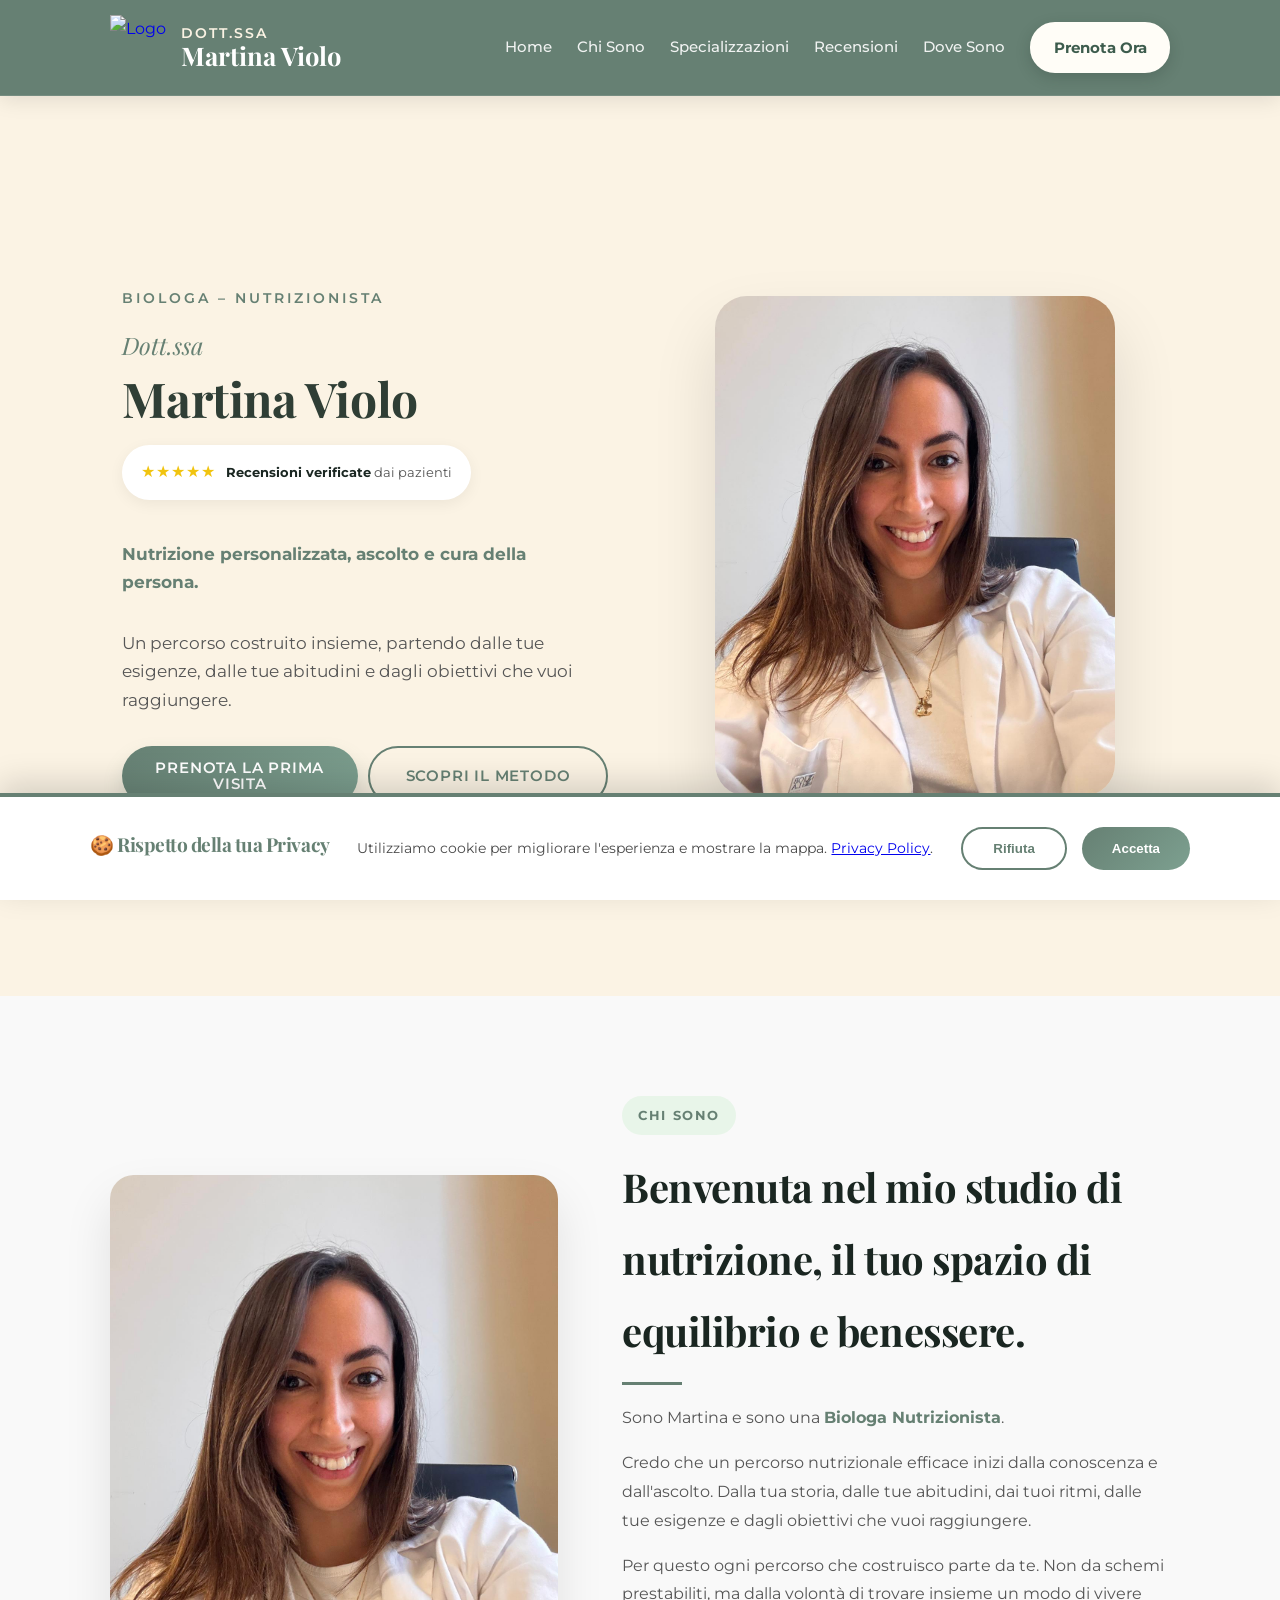
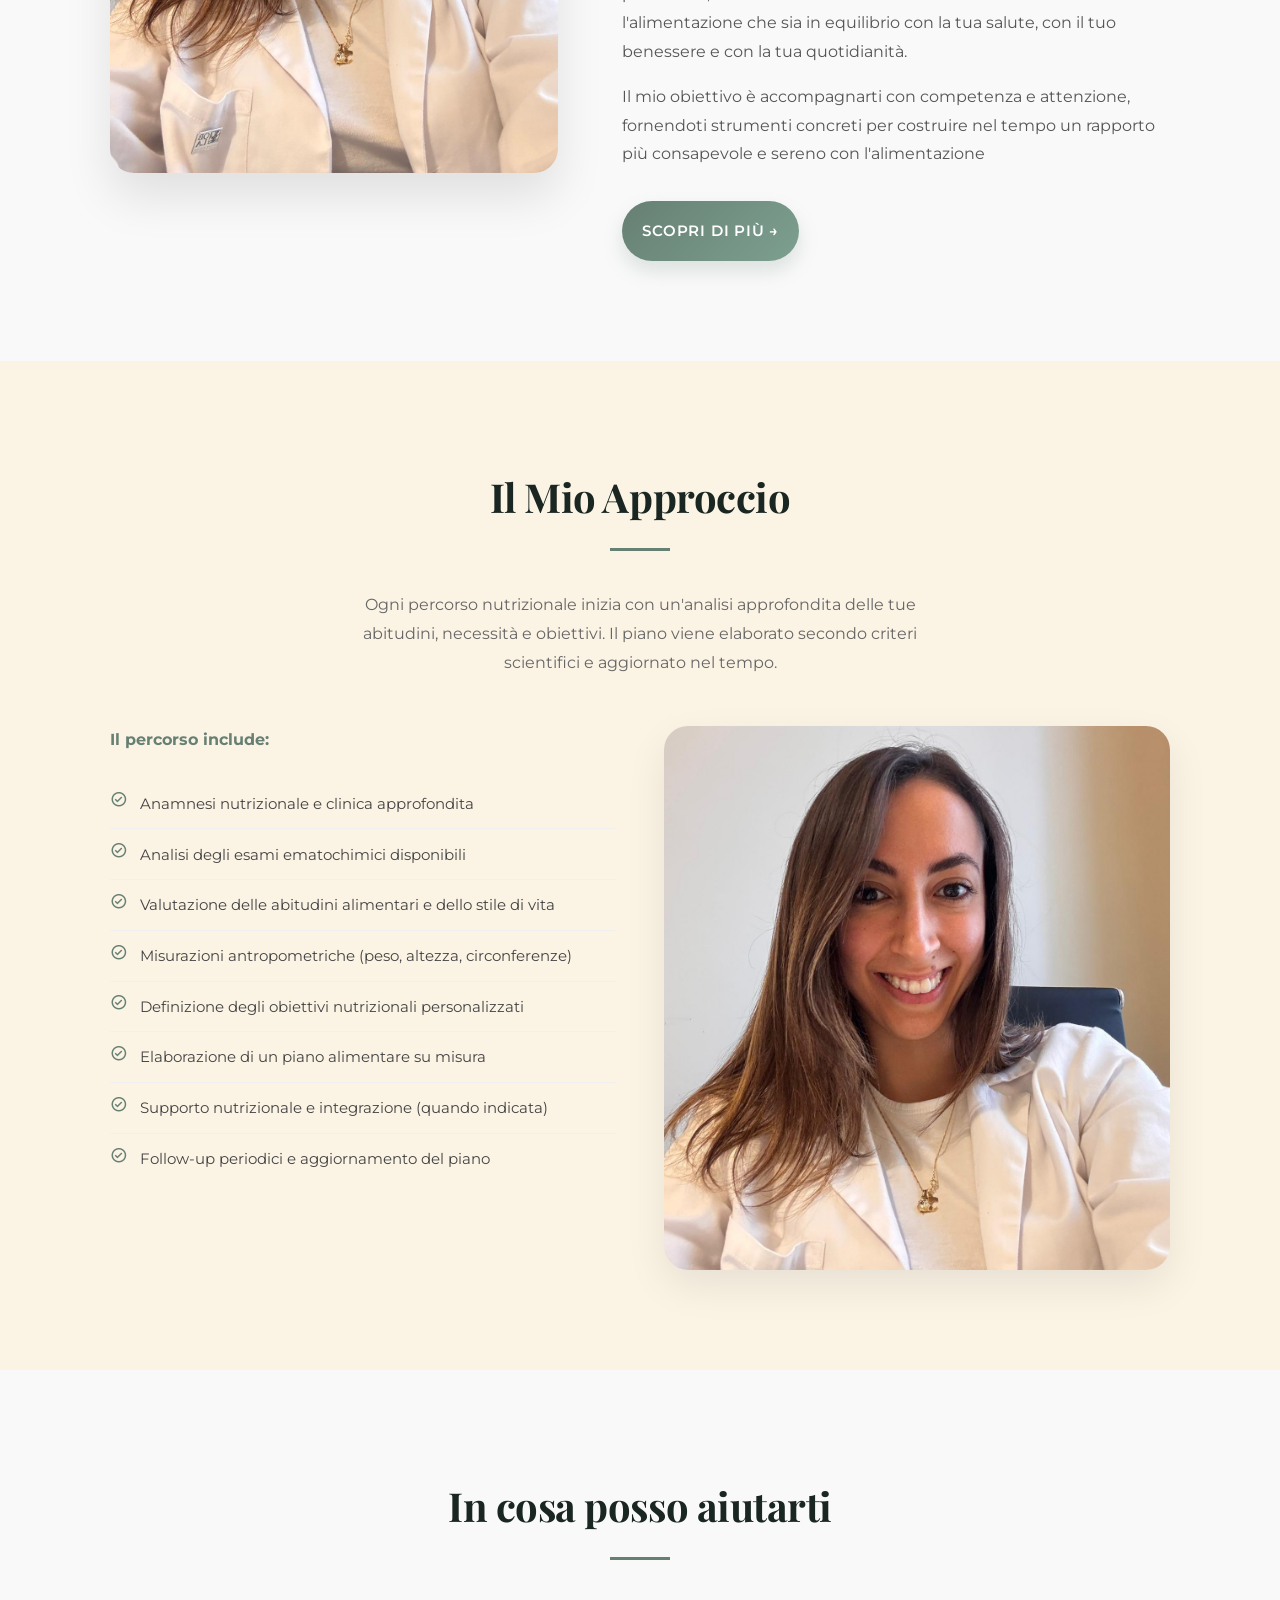
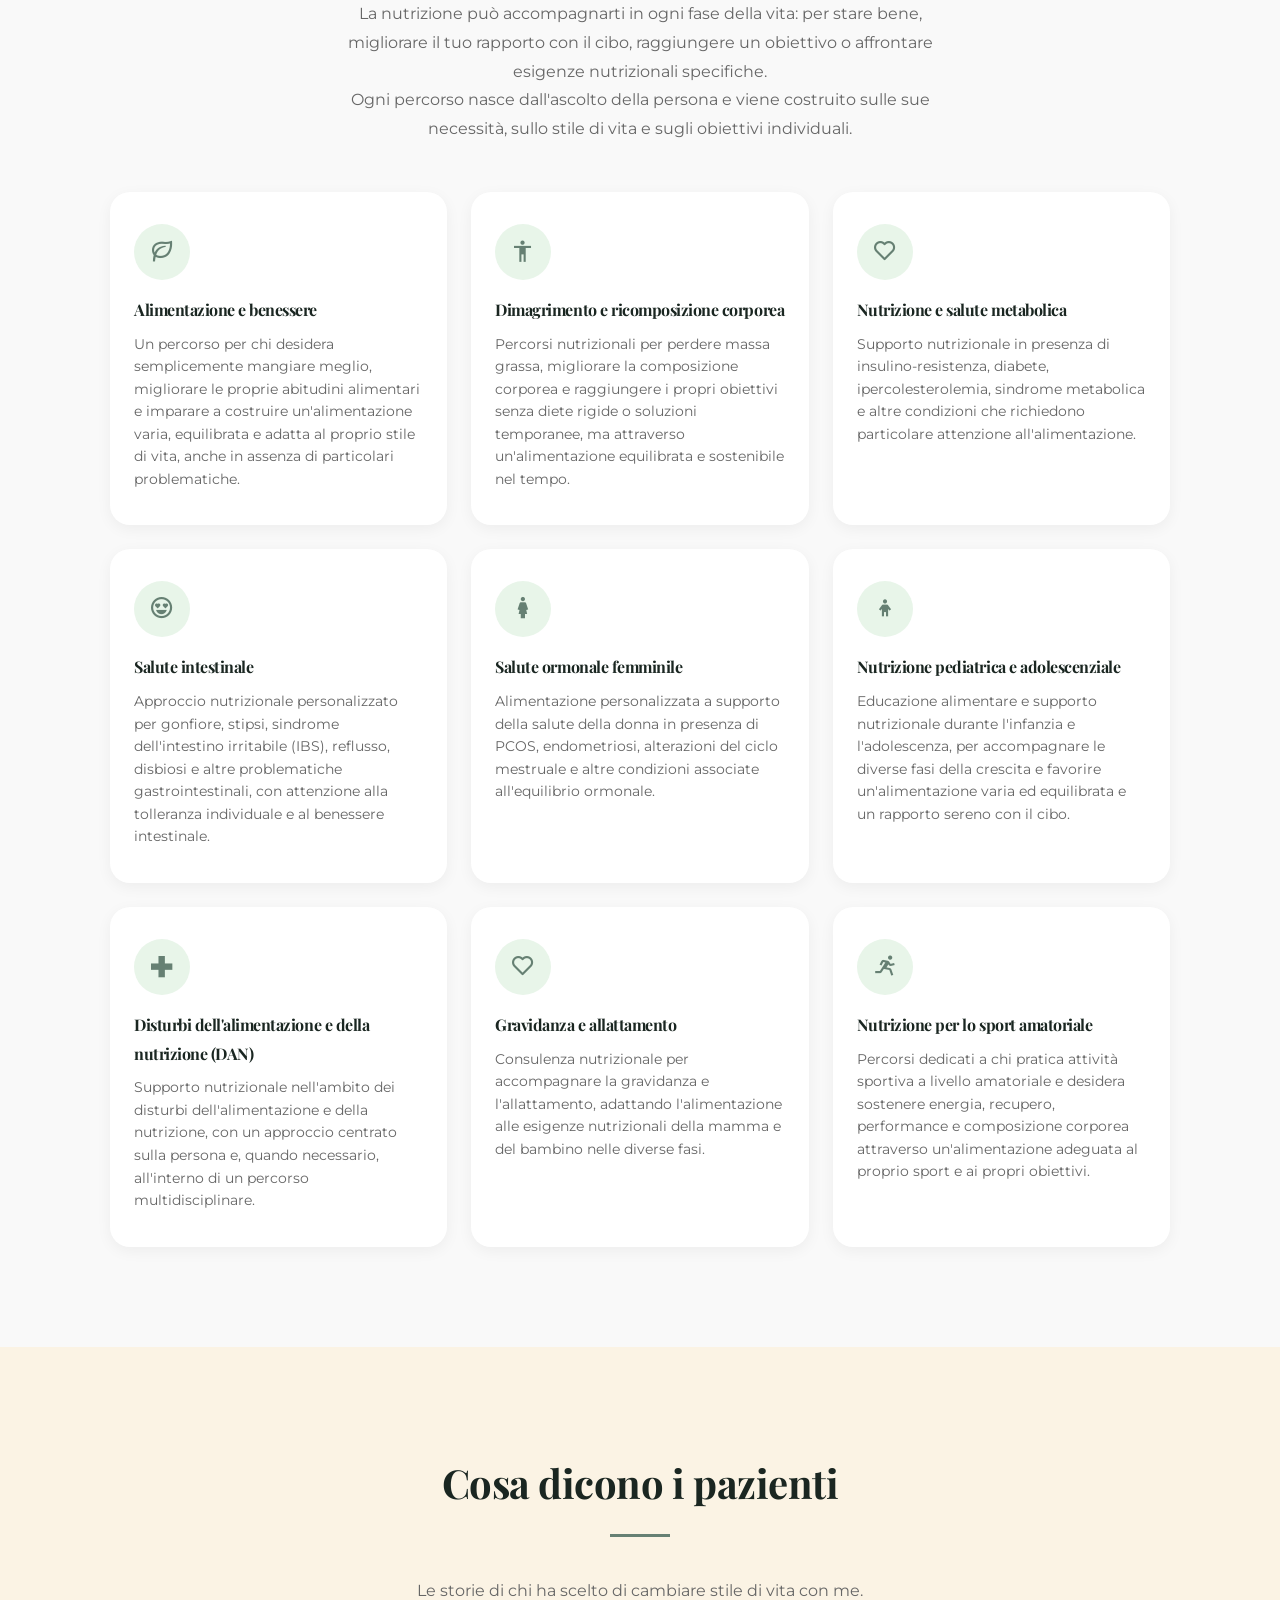
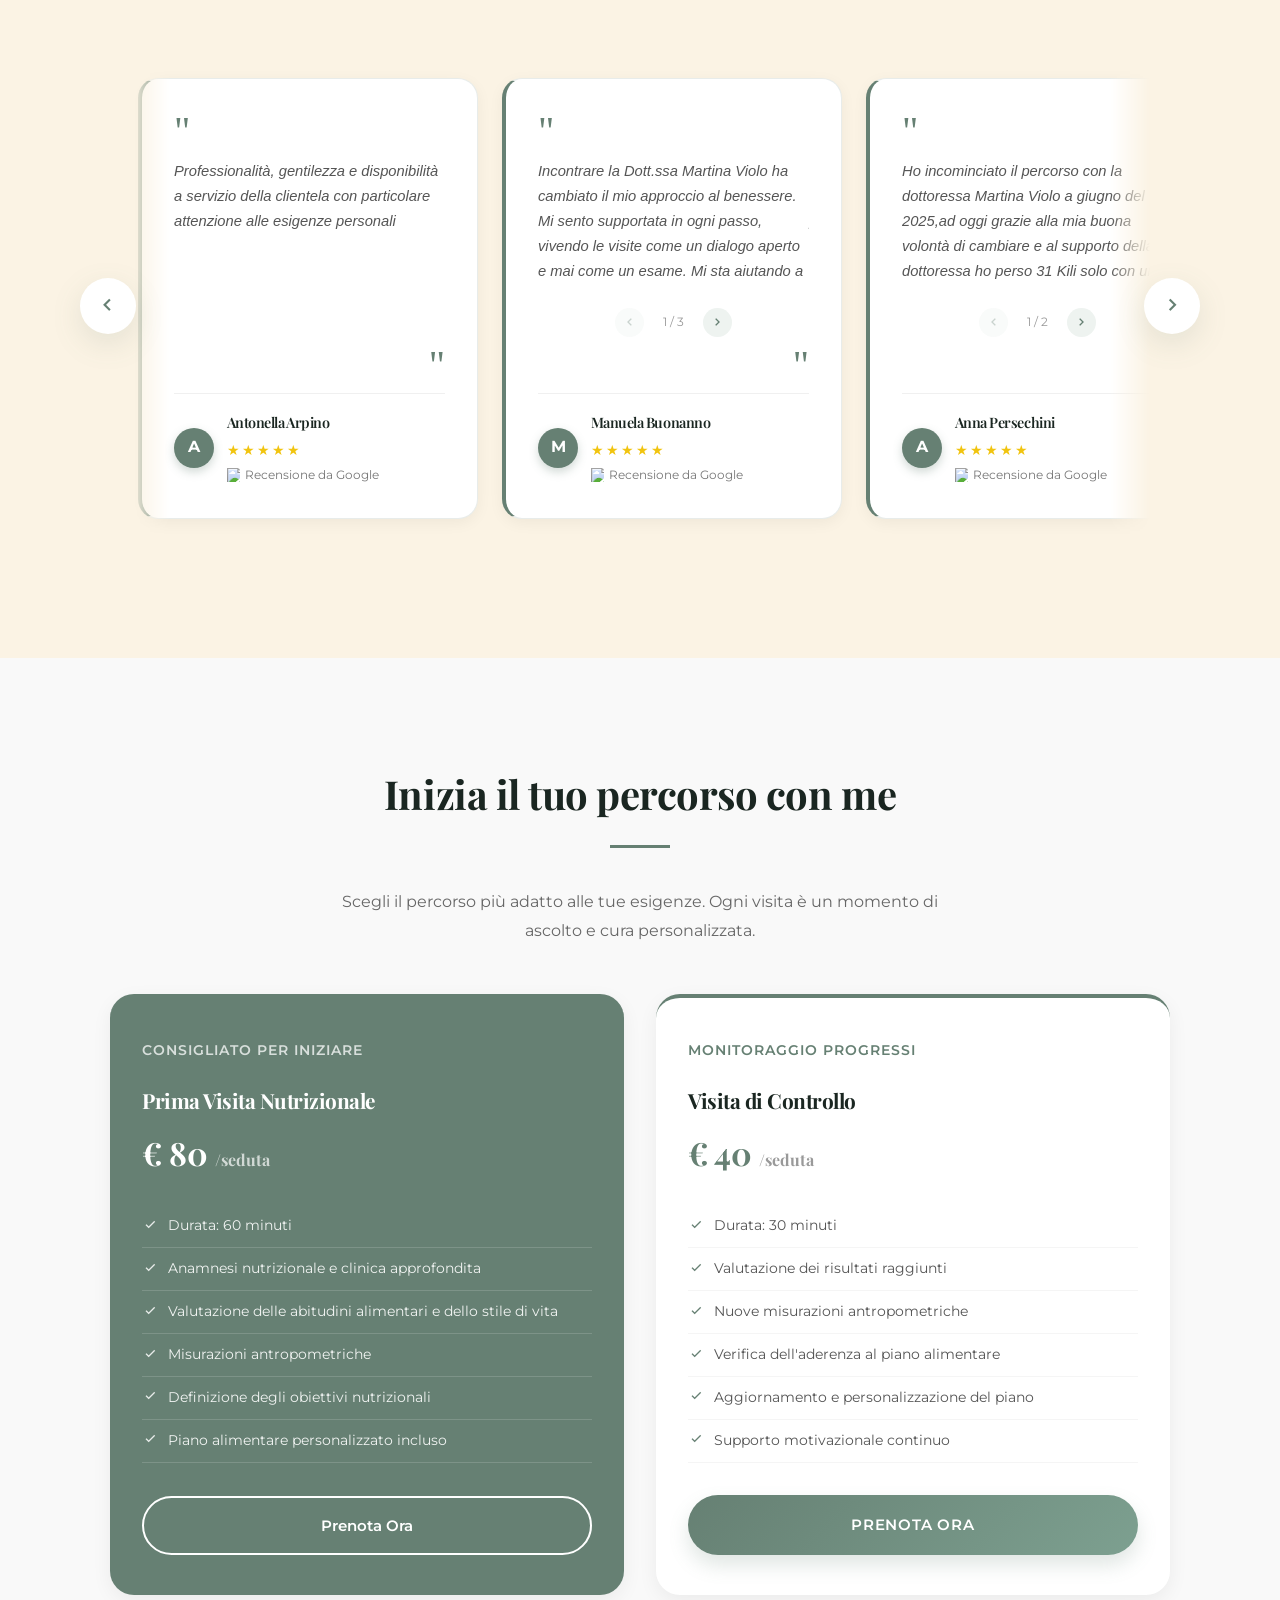
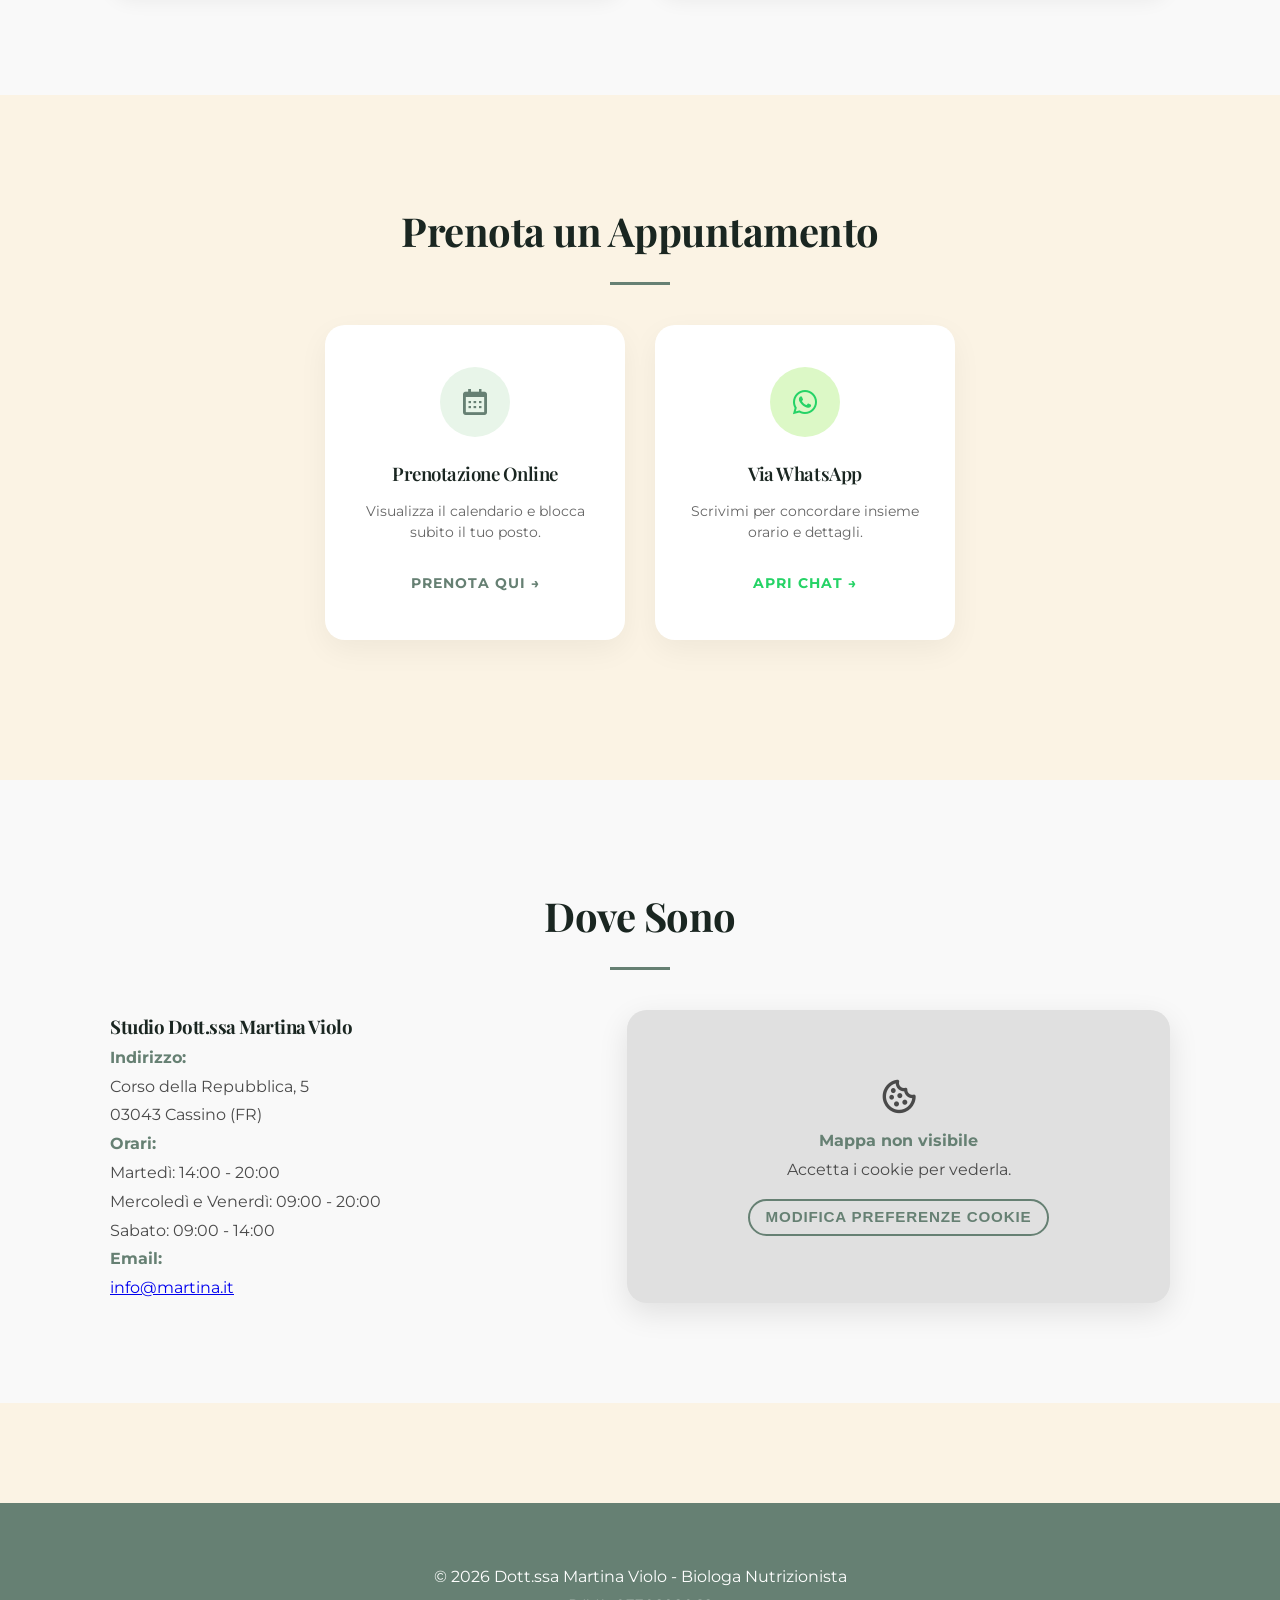
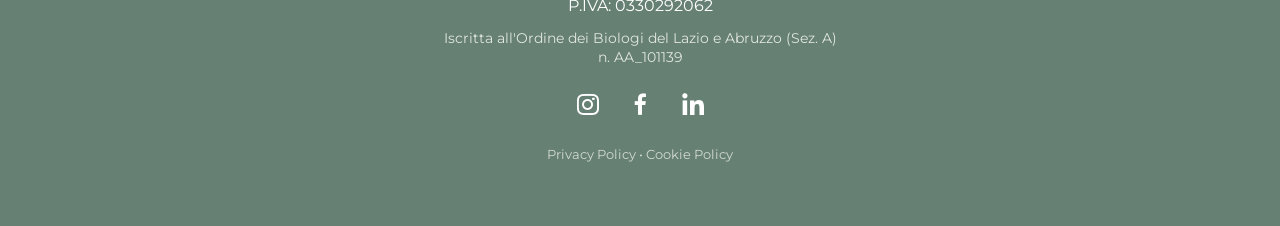
==== commit 1c25d556: "Add files via upload" ====
--- a/index.html
+++ b/index.html
@@ -97,13 +97,13 @@
 }
 
 /* --- APPROCCIO: lista puntata dettagliata --- */
-.approccio-grid { display: grid; grid-template-columns: 1fr 1fr; gap: 3rem; align-items: start; }
+.approccio-grid { display: grid; grid-template-columns: 1fr 1fr; gap: 3rem; align-items: stretch; }
 .approccio-intro p { color: #555; line-height: 1.8; margin-bottom: 1.5rem; }
 .approccio-list { list-style: none; padding: 0; margin: 0; }
 .approccio-list li { display: flex; align-items: flex-start; gap: 0.75rem; padding: 0.7rem 0; border-bottom: 1px solid #f0f0f0; font-size: 0.95rem; color: #444; }
 .approccio-list li:last-child { border-bottom: none; }
 .approccio-list li i { color: #668073; font-size: 1.1rem; flex-shrink: 0; margin-top: 0.1rem; }
-.approccio-photo { border-radius: 1.5rem; overflow: hidden; box-shadow: 0 1rem 2.5rem rgba(0,0,0,0.08); }
+.approccio-photo { border-radius: 1.5rem; overflow: hidden; box-shadow: 0 1rem 2.5rem rgba(0,0,0,0.08); height: 100%; max-height: 34rem; }
 .approccio-photo img { width: 100%; height: 100%; object-fit: cover; display: block; }
 @media (max-width: 900px) {
     .approccio-grid { grid-template-columns: 1fr; }
@@ -146,7 +146,14 @@
 .review-card { background: #fff; border-radius: 1.25rem; padding: 2rem; box-shadow: 0 4px 15px rgba(0,0,0,0.05); flex-shrink: 0; width: 340px; display: flex; flex-direction: column; border-left: 4px solid #668073; }
 .review-quote { font-size: 2.5rem; color: #668073; line-height: 1; margin-bottom: 0.5rem; font-family: Georgia, serif; }
 .review-quote-close { text-align: right; margin: -0.4rem 0 0.5rem; }
-.review-text { font-size: 0.92rem; color: #555; line-height: 1.7; flex-grow: 1; font-style: italic; margin-bottom: 1.2rem; }
+.review-text { font-size: 0.92rem; color: #555; line-height: 1.7; font-style: italic; margin-bottom: 0.6rem; height: 8.6rem; overflow-x: auto; overflow-y: hidden; column-gap: 0; scroll-behavior: smooth; -ms-overflow-style: none; scrollbar-width: none; }
+.review-text::-webkit-scrollbar { display: none; }
+.review-text-nav { display: flex; align-items: center; justify-content: center; gap: 0.6rem; min-height: 2rem; margin-bottom: 0.8rem; }
+.review-text-nav.is-hidden { visibility: hidden; }
+.review-page-btn { background: #EEF3F0; border: none; color: #668073; width: 1.8rem; height: 1.8rem; border-radius: 50%; display: flex; align-items: center; justify-content: center; cursor: pointer; transition: background 0.2s, color 0.2s; font-size: 1rem; }
+.review-page-btn:hover:not(:disabled) { background: #668073; color: #fff; }
+.review-page-btn:disabled { opacity: 0.35; cursor: default; }
+.review-page-indicator { font-size: 0.75rem; color: #999; min-width: 2.5rem; text-align: center; }
 .review-author { display: flex; align-items: center; gap: 0.8rem; }
 .author-avatar { width: 2.5rem; height: 2.5rem; border-radius: 50%; background: #668073; color: white; display: flex; align-items: center; justify-content: center; font-weight: 700; font-size: 1rem; flex-shrink: 0; }
 .author-info h4 { font-size: 0.9rem; color: #1A2621; margin: 0 0 0.15rem; }
@@ -175,7 +182,7 @@
                 <li><a href="chi-sono.html">Chi Sono</a></li>
                 <li><a href="#specializzazioni">Specializzazioni</a></li>
                 <li><a href="#recensioni">Recensioni</a></li>
-                <li><a href="#contatti">Dove Siamo</a></li>
+                <li><a href="#contatti">Dove Sono</a></li>
                 <li><a href="#prenota" class="btn-prenota">Prenota Ora</a></li>
             </ul>
         </nav>
@@ -197,7 +204,9 @@
                 <span><strong>Recensioni verificate</strong> dai pazienti</span>
             </div>
 
-            <p>Percorsi nutrizionali personalizzati per ritrovare equilibrio, salute e benessere. Niente diete drastiche: solo scienza, ascolto e risultati duraturi.</p>
+            <p><strong>Nutrizione personalizzata, ascolto e cura della persona.</strong></p>
+
+            <p>Un percorso costruito insieme, partendo dalle tue esigenze, dalle tue abitudini e dagli obiettivi che vuoi raggiungere.</p>
 
             <div class="hero-buttons">
                 <a href="#prenota" class="btn btn-hero">Prenota la Prima Visita</a>
@@ -212,17 +221,11 @@
     </div>
 </section>
 
-<div class="marquee-container">
-    <div class="marquee-content">
-        <span>NUTRIZIONE CONSAPEVOLE • NO DIETE DRASTICHE • EQUILIBRIO • AMORE PER IL CIBO • SCIENZA ED EMPATIA • </span>
-        <span>NUTRIZIONE CONSAPEVOLE • NO DIETE DRASTICHE • EQUILIBRIO • AMORE PER IL CIBO • SCIENZA ED EMPATIA • </span>
-    </div>
-</div>
 
 <!-- ============================================================
      2. CHI SONO — foto + testo affiancati (come sito riferimento)
      ============================================================ -->
-<section id="chi-sono" class="section-content">
+<section id="chi-sono" class="section-content" style="background-color:#f9f9f9;">
     <div class="container">
         <div class="chi-sono-grid" data-aos="fade-up">
             <div>
@@ -232,15 +235,20 @@
                 <span class="header-badge">Chi sono</span>
                 <h2>Benvenuta nel mio studio di nutrizione, il tuo spazio di equilibrio e benessere.</h2>
                 <p>
-                    Sono una <strong>biologa nutrizionista</strong>, appassionata di scienza, benessere e cura della persona.
-                    Credo profondamente che l'alimentazione non sia solo nutrimento, ma uno strumento potente
-                    per migliorare la qualità della vita e ritrovare equilibrio e salute.
+                    Sono Martina e sono una <strong>Biologa Nutrizionista</strong>.
                 </p>
                 <p>
-                    Il mio approccio è scientifico ma profondamente umano: prima di parlare di calorie,
-                    voglio capire te — le tue abitudini, i tuoi ritmi, le tue difficoltà.
-                    Solo così un piano nutrizionale smette di essere un peso e diventa uno strumento
-                    che funziona davvero, nel tempo.
+                    Credo che un percorso nutrizionale efficace inizi dalla conoscenza e dall'ascolto. Dalla tua storia,
+                    dalle tue abitudini, dai tuoi ritmi, dalle tue esigenze e dagli obiettivi che vuoi raggiungere.
+                </p>
+                <p>
+                    Per questo ogni percorso che costruisco parte da te. Non da schemi prestabiliti, ma dalla volontà di
+                    trovare insieme un modo di vivere l'alimentazione che sia in equilibrio con la tua salute, con il tuo
+                    benessere e con la tua quotidianità.
+                </p>
+                <p>
+                    Il mio obiettivo è accompagnarti con competenza e attenzione, fornendoti strumenti concreti per
+                    costruire nel tempo un rapporto più consapevole e sereno con l'alimentazione
                 </p>
                 <a href="chi-sono.html" class="btn" style="display:inline-block; margin-top:1rem;">Scopri di più →</a>
             </div>
@@ -251,7 +259,7 @@
 <!-- ============================================================
      3. IL MIO APPROCCIO — lista dettagliata + foto
      ============================================================ -->
-<section class="section-content" style="background-color:#f9f9f9;">
+<section class="section-content">
     <div class="container">
         <h2 data-aos="fade-up">Il Mio Approccio</h2>
         <p style="text-align:center; max-width:600px; margin:0 auto 3rem; color:#666;" data-aos="fade-up" data-aos-delay="100">
@@ -282,43 +290,61 @@
 <!-- ============================================================
      4. SPECIALIZZAZIONI — griglia 3+3 con icone
      ============================================================ -->
-<section id="specializzazioni" class="section-content">
+<section id="specializzazioni" class="section-content" style="background-color:#f9f9f9;">
     <div class="container">
         <h2 data-aos="fade-up">In cosa posso aiutarti</h2>
         <p style="text-align:center; max-width:600px; margin:0 auto 3rem; color:#666;" data-aos="fade-up" data-aos-delay="100">
-            Percorsi personalizzati per ogni fase della vita e ogni tipo di esigenza nutrizionale.
+            La nutrizione può accompagnarti in ogni fase della vita: per stare bene, migliorare il tuo rapporto con il cibo,
+            raggiungere un obiettivo o affrontare esigenze nutrizionali specifiche.<br>
+            Ogni percorso nasce dall'ascolto della persona e viene costruito sulle sue necessità, sullo stile di vita e sugli
+            obiettivi individuali.
         </p>
 
         <div class="specializzazioni-grid">
             <div class="spec-card" data-aos="fade-up">
                 <div class="spec-icon"><i class='bx bx-leaf'></i></div>
-                <h3>Dimagrimento e ricomposizione corporea</h3>
-                <p>Programmi basati su evidenze scientifiche per perdere massa grassa in modo sano, sostenibile e duraturo.</p>
-            </div>
-            <div class="spec-card" data-aos="fade-up" data-aos-delay="100">
-                <div class="spec-icon"><i class='bx bx-heart'></i></div>
-                <h3>Squilibri metabolici</h3>
-                <p>Supporto nutrizionale per insulino resistenza, diabete, ipercolesterolemia e stati infiammatori cronici.</p>
-            </div>
-            <div class="spec-card" data-aos="fade-up" data-aos-delay="200">
-                <div class="spec-icon"><i class='bx bx-happy-heart-eyes'></i></div>
-                <h3>Benessere intestinale</h3>
-                <p>Percorsi per IBS, gonfiore, stipsi, disbiosi intestinale e reflusso, con focus sul microbiota.</p>
+                <h3>Alimentazione e benessere</h3>
+                <p>Un percorso per chi desidera semplicemente mangiare meglio, migliorare le proprie abitudini alimentari e imparare a costruire un'alimentazione varia, equilibrata e adatta al proprio stile di vita, anche in assenza di particolari problematiche.</p>
             </div>
             <div class="spec-card" data-aos="fade-up" data-aos-delay="100">
                 <div class="spec-icon"><i class='bx bx-body'></i></div>
-                <h3>Squilibri ormonali</h3>
-                <p>Piani alimentari personalizzati per PCOS, endometriosi, amenorrea e altri squilibri ormonali femminili.</p>
+                <h3>Dimagrimento e ricomposizione corporea</h3>
+                <p>Percorsi nutrizionali per perdere massa grassa, migliorare la composizione corporea e raggiungere i propri obiettivi senza diete rigide o soluzioni temporanee, ma attraverso un'alimentazione equilibrata e sostenibile nel tempo.</p>
             </div>
             <div class="spec-card" data-aos="fade-up" data-aos-delay="200">
+                <div class="spec-icon"><i class='bx bx-heart'></i></div>
+                <h3>Nutrizione e salute metabolica</h3>
+                <p>Supporto nutrizionale in presenza di insulino-resistenza, diabete, ipercolesterolemia, sindrome metabolica e altre condizioni che richiedono particolare attenzione all'alimentazione.</p>
+            </div>
+            <div class="spec-card" data-aos="fade-up" data-aos-delay="300">
+                <div class="spec-icon"><i class='bx bx-happy-heart-eyes'></i></div>
+                <h3>Salute intestinale</h3>
+                <p>Approccio nutrizionale personalizzato per gonfiore, stipsi, sindrome dell'intestino irritabile (IBS), reflusso, disbiosi e altre problematiche gastrointestinali, con attenzione alla tolleranza individuale e al benessere intestinale.</p>
+            </div>
+            <div class="spec-card" data-aos="fade-up" data-aos-delay="400">
+                <div class="spec-icon"><i class='bx bx-female'></i></div>
+                <h3>Salute ormonale femminile</h3>
+                <p>Alimentazione personalizzata a supporto della salute della donna in presenza di PCOS, endometriosi, alterazioni del ciclo mestruale e altre condizioni associate all'equilibrio ormonale.</p>
+            </div>
+            <div class="spec-card" data-aos="fade-up" data-aos-delay="500">
+                <div class="spec-icon"><i class='bx bx-child'></i></div>
+                <h3>Nutrizione pediatrica e adolescenziale</h3>
+                <p>Educazione alimentare e supporto nutrizionale durante l'infanzia e l'adolescenza, per accompagnare le diverse fasi della crescita e favorire un'alimentazione varia ed equilibrata e un rapporto sereno con il cibo.</p>
+            </div>
+            <div class="spec-card" data-aos="fade-up" data-aos-delay="600">
                 <div class="spec-icon"><i class='bx bx-plus-medical'></i></div>
+                <h3>Disturbi dell'alimentazione e della nutrizione (DAN)</h3>
+                <p>Supporto nutrizionale nell'ambito dei disturbi dell'alimentazione e della nutrizione, con un approccio centrato sulla persona e, quando necessario, all'interno di un percorso multidisciplinare.</p>
+            </div>
+            <div class="spec-card" data-aos="fade-up" data-aos-delay="700">
+                <div class="spec-icon"><i class='bx bx-heart'></i></div>
                 <h3>Gravidanza e allattamento</h3>
-                <p>Supporto nutrizionale completo durante la gravidanza e l'allattamento per il benessere di mamma e bambino.</p>
-            </div>
-            <div class="spec-card" data-aos="fade-up" data-aos-delay="300">
+                <p>Consulenza nutrizionale per accompagnare la gravidanza e l'allattamento, adattando l'alimentazione alle esigenze nutrizionali della mamma e del bambino nelle diverse fasi.</p>
+            </div>
+            <div class="spec-card" data-aos="fade-up" data-aos-delay="800">
                 <div class="spec-icon"><i class='bx bx-run'></i></div>
-                <h3>Nutrizione sportiva</h3>
-                <p>Piani nutrizionali per ottimizzare le performance atletiche, il recupero e la composizione corporea.</p>
+                <h3>Nutrizione per lo sport amatoriale</h3>
+                <p>Percorsi dedicati a chi pratica attività sportiva a livello amatoriale e desidera sostenere energia, recupero, performance e composizione corporea attraverso un'alimentazione adeguata al proprio sport e ai propri obiettivi.</p>
             </div>
         </div>
     </div>
@@ -327,7 +353,7 @@
 <!-- ============================================================
      5. RECENSIONI — carosello con fonte esplicita
      ============================================================ -->
-<section id="recensioni" class="section-content" style="background-color:#f9f9f9;">
+<section id="recensioni" class="section-content">
     <div class="container">
         <h2 data-aos="fade-up">Cosa dicono i pazienti</h2>
         <p style="text-align:center; max-width:600px; margin:0 auto 3rem; color:#666;" data-aos="fade-up" data-aos-delay="100">
@@ -342,12 +368,65 @@
                 <!-- RECENSIONI_STATICHE_INIZIO -->
             <article class="review-card">
                 <div class="review-quote">&quot;</div>
-                <p class="review-text">Ottimi pompini, complimenti</p>
+                <p class="review-text">Professionalità, gentilezza e disponibilità a servizio della clientela con particolare attenzione alle esigenze personali</p>
+                <div class="review-quote review-quote-close">&quot;</div>
+                <div class="review-author">
+                    <div class="author-avatar">A</div>
+                    <div class="author-info">
+                        <h4>Antonella Arpino</h4>
+                        <div class="stars" aria-label="5 stelle su 5">&#9733;&#9733;&#9733;&#9733;&#9733;</div>
+                        <div class="review-source review-source-google"><img src="https://www.gstatic.com/firebasejs/ui/2.0.0/images/auth/google.svg" alt="Google"> Recensione da Google</div>
+                    </div>
+                </div>
+            </article>
+            <article class="review-card">
+                <div class="review-quote">&quot;</div>
+                <p class="review-text">Incontrare la Dott.ssa Martina Violo ha cambiato il mio approccio al benessere.<br />
+Mi sento supportata in ogni passo, vivendo le visite come un dialogo aperto e mai come un esame. Mi sta aiutando a eliminare i sensi di colpa, facendomi capire che la vera chiave è l&#039;ascolto dei propri bisogni e non la restrizione. Un&#039;esperienza che mi sta rigenerando non solo nel corpo, ma soprattutto nella mente.</p>
+                <div class="review-quote review-quote-close">&quot;</div>
+                <div class="review-author">
+                    <div class="author-avatar">M</div>
+                    <div class="author-info">
+                        <h4>Manuela Buonanno</h4>
+                        <div class="stars" aria-label="5 stelle su 5">&#9733;&#9733;&#9733;&#9733;&#9733;</div>
+                        <div class="review-source review-source-google"><img src="https://www.gstatic.com/firebasejs/ui/2.0.0/images/auth/google.svg" alt="Google"> Recensione da Google</div>
+                    </div>
+                </div>
+            </article>
+            <article class="review-card">
+                <div class="review-quote">&quot;</div>
+                <p class="review-text">Ho incominciato il percorso con la dottoressa Martina Violo a giugno del 2025,ad oggi grazie alla mia buona volontà di cambiare e al supporto della dottoressa ho perso 31 Kili solo con una dieta appropriata,senza dover ricorrere a medicinali e punturine, l&#039;obiettivo non è stato ancora raggiunto ma con l&#039;aiuto e la capacità della dottoressa, c&#039;è la posso fare</p>
+                <div class="review-quote review-quote-close">&quot;</div>
+                <div class="review-author">
+                    <div class="author-avatar">A</div>
+                    <div class="author-info">
+                        <h4>Anna Persechini</h4>
+                        <div class="stars" aria-label="5 stelle su 5">&#9733;&#9733;&#9733;&#9733;&#9733;</div>
+                        <div class="review-source review-source-google"><img src="https://www.gstatic.com/firebasejs/ui/2.0.0/images/auth/google.svg" alt="Google"> Recensione da Google</div>
+                    </div>
+                </div>
+            </article>
+            <article class="review-card">
+                <div class="review-quote">&quot;</div>
+                <p class="review-text">Uno dei rari casi in cui competenza e empatia sono presenti in egual misura e viaggiano di pari passo. Consiglio altamente la dott. Martina se si vuole intraprendere un percorso orientato non solo al dimagrimento, ma al raggiungimento di un benessere psicofisico e di educazione alimentare</p>
+                <div class="review-quote review-quote-close">&quot;</div>
+                <div class="review-author">
+                    <div class="author-avatar">F</div>
+                    <div class="author-info">
+                        <h4>Fabrizio D&#039;Agostino</h4>
+                        <div class="stars" aria-label="5 stelle su 5">&#9733;&#9733;&#9733;&#9733;&#9733;</div>
+                        <div class="review-source review-source-google"><img src="https://www.gstatic.com/firebasejs/ui/2.0.0/images/auth/google.svg" alt="Google"> Recensione da Google</div>
+                    </div>
+                </div>
+            </article>
+            <article class="review-card">
+                <div class="review-quote">&quot;</div>
+                <p class="review-text">Molto soddisfatta Martina è una grande professionista,trova sempre la soluzione ad ogni esigenza direi fantastica</p>
                 <div class="review-quote review-quote-close">&quot;</div>
                 <div class="review-author">
                     <div class="author-avatar">D</div>
                     <div class="author-info">
-                        <h4>Davide Di Gennaro</h4>
+                        <h4>Daniela Morelli</h4>
                         <div class="stars" aria-label="5 stelle su 5">&#9733;&#9733;&#9733;&#9733;&#9733;</div>
                         <div class="review-source review-source-google"><img src="https://www.gstatic.com/firebasejs/ui/2.0.0/images/auth/google.svg" alt="Google"> Recensione da Google</div>
                     </div>
@@ -355,12 +434,25 @@
             </article>
             <article class="review-card">
                 <div class="review-quote">&quot;</div>
-                <p class="review-text">Funzionerà?</p>
-                <div class="review-quote review-quote-close">&quot;</div>
-                <div class="review-author">
-                    <div class="author-avatar">R</div>
-                    <div class="author-info">
-                        <h4>Rita Margarita</h4>
+                <p class="review-text">Nutrizionista professionale e competente, attenta alle mie esigenze. Suggerimenti chiari, pratici e facili da seguire. Consigliatissima!</p>
+                <div class="review-quote review-quote-close">&quot;</div>
+                <div class="review-author">
+                    <div class="author-avatar">L</div>
+                    <div class="author-info">
+                        <h4>Luca Fortuna</h4>
+                        <div class="stars" aria-label="5 stelle su 5">&#9733;&#9733;&#9733;&#9733;&#9733;</div>
+                        <div class="review-source review-source-google"><img src="https://www.gstatic.com/firebasejs/ui/2.0.0/images/auth/google.svg" alt="Google"> Recensione da Google</div>
+                    </div>
+                </div>
+            </article>
+            <article class="review-card">
+                <div class="review-quote">&quot;</div>
+                <p class="review-text">Dottoressa preparatissima, cordiale, disponibile,non si limita a sottoscrivere uno schema alimentare,ma ascolta,valuta e soprattutto ti supporta per tutto il percorso...</p>
+                <div class="review-quote review-quote-close">&quot;</div>
+                <div class="review-author">
+                    <div class="author-avatar">M</div>
+                    <div class="author-info">
+                        <h4>Maria Ferrari</h4>
                         <div class="stars" aria-label="5 stelle su 5">&#9733;&#9733;&#9733;&#9733;&#9733;</div>
                         <div class="review-source">Recensione verificata</div>
                     </div>
@@ -368,53 +460,84 @@
             </article>
             <article class="review-card">
                 <div class="review-quote">&quot;</div>
-                <p class="review-text">Bei pompini....</p>
+                <p class="review-text">Professionista molto seria, disponibile e competente.<br />
+Subito si ricevono soddisfacenti risultati.<br />
+Mi sento di consigliarla a tutti.</p>
+                <div class="review-quote review-quote-close">&quot;</div>
+                <div class="review-author">
+                    <div class="author-avatar">L</div>
+                    <div class="author-info">
+                        <h4>Lucia Meta</h4>
+                        <div class="stars" aria-label="5 stelle su 5">&#9733;&#9733;&#9733;&#9733;&#9733;</div>
+                        <div class="review-source review-source-google"><img src="https://www.gstatic.com/firebasejs/ui/2.0.0/images/auth/google.svg" alt="Google"> Recensione da Google</div>
+                    </div>
+                </div>
+            </article>
+            <article class="review-card">
+                <div class="review-quote">&quot;</div>
+                <p class="review-text">Mi sono approcciata con titubanza perché non ero abbastanza pronta per affrontare l’ennesimo percorso che poi non mi avrebbe portato a nulla di che.. invece ho trovato un altro modo totalmente nuovo che mi fa sentire a mio agio ho trovato dialogo .. risposte alle mie domande … con Martina abbiamo affrontato un percorso tutto nuovo che mi fa sentire a mio agio ma soprattutto mi fa stare bene e mi fa vivere le mie paure con serenità… per non parlare dei benefici a livello fisico che sto riscontrando …grazie sempre più motivata🥰</p>
+                <div class="review-quote review-quote-close">&quot;</div>
+                <div class="review-author">
+                    <div class="author-avatar">C</div>
+                    <div class="author-info">
+                        <h4>Cristina Velardo</h4>
+                        <div class="stars" aria-label="5 stelle su 5">&#9733;&#9733;&#9733;&#9733;&#9733;</div>
+                        <div class="review-source review-source-google"><img src="https://www.gstatic.com/firebasejs/ui/2.0.0/images/auth/google.svg" alt="Google"> Recensione da Google</div>
+                    </div>
+                </div>
+            </article>
+            <article class="review-card">
+                <div class="review-quote">&quot;</div>
+                <p class="review-text">Il piano alimentare è perfetto,è ben strutturato e facile da seguire perché è molto dettagliato e ha tanti suggerimenti. Mio figlio è contentissimo perché non deve rinunciare a nulla.Grazie anche alla professionalità della dottoressa Martina.</p>
+                <div class="review-quote review-quote-close">&quot;</div>
+                <div class="review-author">
+                    <div class="author-avatar">S</div>
+                    <div class="author-info">
+                        <h4>Sara Di Luzio</h4>
+                        <div class="stars" aria-label="5 stelle su 5">&#9733;&#9733;&#9733;&#9733;&#9733;</div>
+                        <div class="review-source">Recensione verificata</div>
+                    </div>
+                </div>
+            </article>
+            <article class="review-card">
+                <div class="review-quote">&quot;</div>
+                <p class="review-text">Con sensibilità e competenza è riuscita a guidarmi senza mai farmi sentire giudicata, aiutandomi a costruire un rapporto più sereno ed equilibrato con ciò che mangio.<br />
+Ogni consiglio è stato personalizzato, concreto e fattibile, rendendo il cambiamento naturale.<br />
+Consiglio questo percorso a chiunque desideri ritrovare armonia con se stesso.<br />
+Grazie di ❤️</p>
+                <div class="review-quote review-quote-close">&quot;</div>
+                <div class="review-author">
+                    <div class="author-avatar">D</div>
+                    <div class="author-info">
+                        <h4>Donatella Russo</h4>
+                        <div class="stars" aria-label="5 stelle su 5">&#9733;&#9733;&#9733;&#9733;&#9733;</div>
+                        <div class="review-source review-source-google"><img src="https://www.gstatic.com/firebasejs/ui/2.0.0/images/auth/google.svg" alt="Google"> Recensione da Google</div>
+                    </div>
+                </div>
+            </article>
+            <article class="review-card">
+                <div class="review-quote">&quot;</div>
+                <p class="review-text">Professionista eccezionale. Mi ha aiutata a ritrovare il mio equilibrio alimentare dopo un periodo difficile. Il piano è personalizzato sulle mie esigenze e la sua disponibilità è costante. È una persona molto alla mano che sa mettere a proprio agio i pazienti. Grazie di cuore!</p>
                 <div class="review-quote review-quote-close">&quot;</div>
                 <div class="review-author">
                     <div class="author-avatar">A</div>
                     <div class="author-info">
-                        <h4>Antonio</h4>
-                        <div class="stars" aria-label="5 stelle su 5">&#9733;&#9733;&#9733;&#9733;&#9733;</div>
-                        <div class="review-source">Recensione verificata</div>
-                    </div>
-                </div>
-            </article>
-            <article class="review-card">
-                <div class="review-quote">&quot;</div>
-                <p class="review-text">Nutrizionista scadente, bei perizomi, soprattutto quello rosso che le ha regalato il fidanzato</p>
-                <div class="review-quote review-quote-close">&quot;</div>
-                <div class="review-author">
-                    <div class="author-avatar">A</div>
-                    <div class="author-info">
-                        <h4>Antonio Barracane</h4>
-                        <div class="stars" aria-label="3 stelle su 5">&#9733;&#9733;&#9733;<span style="color:#ddd">&#9734;</span><span style="color:#ddd">&#9734;</span></div>
-                        <div class="review-source">Recensione verificata</div>
-                    </div>
-                </div>
-            </article>
-            <article class="review-card">
-                <div class="review-quote">&quot;</div>
-                <p class="review-text">Come nutrizionista mhh.... Ma i pompini....... 5 stelle</p>
-                <div class="review-quote review-quote-close">&quot;</div>
-                <div class="review-author">
-                    <div class="author-avatar">D</div>
-                    <div class="author-info">
-                        <h4>Davide Di Gennaro</h4>
-                        <div class="stars" aria-label="5 stelle su 5">&#9733;&#9733;&#9733;&#9733;&#9733;</div>
-                        <div class="review-source">Recensione verificata</div>
-                    </div>
-                </div>
-            </article>
-            <article class="review-card">
-                <div class="review-quote">&quot;</div>
-                <p class="review-text">Top Nutrizionista, ottimi soffocotti</p>
-                <div class="review-quote review-quote-close">&quot;</div>
-                <div class="review-author">
-                    <div class="author-avatar">A</div>
-                    <div class="author-info">
-                        <h4>Antonio Fioresta</h4>
-                        <div class="stars" aria-label="5 stelle su 5">&#9733;&#9733;&#9733;&#9733;&#9733;</div>
-                        <div class="review-source">Recensione verificata</div>
+                        <h4>Adriana Varlese</h4>
+                        <div class="stars" aria-label="5 stelle su 5">&#9733;&#9733;&#9733;&#9733;&#9733;</div>
+                        <div class="review-source review-source-google"><img src="https://www.gstatic.com/firebasejs/ui/2.0.0/images/auth/google.svg" alt="Google"> Recensione da Google</div>
+                    </div>
+                </div>
+            </article>
+            <article class="review-card">
+                <div class="review-quote">&quot;</div>
+                <p class="review-text">Professionista eccezionale! È una nutrizionista gentilissima, sempre disponibile ad ascoltare e a mettere a proprio agio. Molto preparata e competente, sa spiegare tutto in modo chiaro e personalizzato. Inoltre è davvero in gamba: riesce a motivarti e a seguirti con attenzione in ogni fase del percorso. La consiglio vivamente a chiunque voglia migliorare la propria alimentazione con il supporto di una vera professionista!</p>
+                <div class="review-quote review-quote-close">&quot;</div>
+                <div class="review-author">
+                    <div class="author-avatar">M</div>
+                    <div class="author-info">
+                        <h4>Mauro Mauriello</h4>
+                        <div class="stars" aria-label="5 stelle su 5">&#9733;&#9733;&#9733;&#9733;&#9733;</div>
+                        <div class="review-source review-source-google"><img src="https://www.gstatic.com/firebasejs/ui/2.0.0/images/auth/google.svg" alt="Google"> Recensione da Google</div>
                     </div>
                 </div>
             </article>
@@ -430,7 +553,7 @@
 <!-- ============================================================
      6. SERVIZI — card dettagliate con lista inclusa
      ============================================================ -->
-<section id="servizi" class="section-content">
+<section id="servizi" class="section-content" style="background-color:#f9f9f9;">
     <div class="container">
         <h2 data-aos="fade-up">Inizia il tuo percorso con me</h2>
         <p style="text-align:center; max-width:600px; margin:0 auto 3rem; color:#666;" data-aos="fade-up" data-aos-delay="100">
@@ -476,7 +599,7 @@
 <!-- ============================================================
      7. PRENOTA — wizard esistente invariato
      ============================================================ -->
-<section id="prenota" class="section-content" style="background-color:#f9f9f9;">
+<section id="prenota" class="section-content">
     <div class="container">
         <h2 data-aos="fade-up">Prenota un Appuntamento</h2>
 
@@ -487,7 +610,7 @@
                 <p>Visualizza il calendario e blocca subito il tuo posto.</p>
                 <span class="btn-fake">Prenota qui &rarr;</span>
             </button>
-            <a href="https://wa.me/393331909733?text=Salve,%20vorrei%20prenotare%20un%20appuntamento." target="_blank" class="choice-card whatsapp-card">
+            <a href="https://wa.me/393331909773?text=Salve,%20vorrei%20prenotare%20un%20appuntamento." target="_blank" class="choice-card whatsapp-card">
                 <div class="icon-circle wa"><i class='bx bxl-whatsapp'></i></div>
                 <h3>Via WhatsApp</h3>
                 <p>Scrivimi per concordare insieme orario e dettagli.</p>
@@ -501,12 +624,29 @@
             </button>
             <div class="wizard-container">
                 <ol class="wizard-progress" aria-label="Avanzamento prenotazione">
-                    <li class="active" data-step="1">Servizio</li>
-                    <li data-step="2">Giorno</li>
-                    <li data-step="3">Orario</li>
-                    <li data-step="4">Dati</li>
+                    <li class="active" data-step="1">Modalita</li>
+                    <li data-step="2">Servizio</li>
+                    <li data-step="3">Giorno</li>
+                    <li data-step="4">Orario</li>
+                    <li data-step="5">Dati</li>
                 </ol>
                 <div id="step-1" class="step-box active">
+                    <h2>Come preferisci la visita?</h2>
+                    <div class="scelta-servizio">
+                        <button type="button" onclick="scegliModalitaVisita('online')" class="btn-card">
+                            <div class="icon-box"><i class='bx bx-laptop'></i></div>
+                            <h3>Online</h3>
+                            <p>Videochiamata</p>
+                        </button>
+                        <button type="button" onclick="scegliModalitaVisita('studio')" class="btn-card">
+                            <div class="icon-box"><i class='bx bx-building-house'></i></div>
+                            <h3>In Studio</h3>
+                            <p>Presso lo studio</p>
+                        </button>
+                    </div>
+                </div>
+
+                <div id="step-2" class="step-box">
                     <h2>Di cosa hai bisogno?</h2>
                     <div class="scelta-servizio">
                         <button type="button" onclick="scegliServizio('prima_visita', 60)" class="btn-card">
@@ -520,9 +660,10 @@
                             <p>30 Minuti</p>
                         </button>
                     </div>
-                </div>
-
-                <div id="step-2" class="step-box">
+                    <button onclick="tornaAlStep(1)" class="btn-back">← Indietro</button>
+                </div>
+
+                <div id="step-3" class="step-box">
                     <h2>Scegli il giorno</h2>
                     <div class="calendar-wrapper">
                         <div class="calendar-header">
@@ -535,10 +676,10 @@
                         </div>
                         <div id="calendar-days" class="calendar-grid"></div>
                     </div>
-                    <button onclick="tornaAlStep(1)" class="btn-back">← Indietro</button>
-                </div>
-
-                <div id="step-3" class="step-box">
+                    <button onclick="tornaAlStep(2)" class="btn-back">← Indietro</button>
+                </div>
+
+                <div id="step-4" class="step-box">
                     <h2>Orari Ottimizzati</h2>
                     <p style="font-size:0.9rem; color:#666; margin-bottom:15px;">Questi sono gli orari consigliati per te.</p>
                     <div id="booking-status" class="booking-status" role="alert" aria-live="polite" hidden></div>
@@ -547,25 +688,27 @@
                     <div class="divider" style="margin:20px 0; border-top:1px dashed #ccc;"></div>
                     <button onclick="mostraTuttiOrari()" class="btn-outline">Mostra tutti gli orari</button>
                     <br><br>
-                    <button onclick="tornaAlStep(2)" class="btn-back">← Cambia Giorno</button>
-                </div>
-
-                <div id="step-4" class="step-box">
+                    <button onclick="tornaAlStep(3)" class="btn-back">← Cambia Giorno</button>
+                </div>
+
+                <div id="step-5" class="step-box">
                     <h2>Tutti gli orari</h2>
                     <div id="container-altri" class="orari-grid"></div>
                     <br>
-                    <button onclick="tornaAlStep(3)" class="btn-back">← Indietro</button>
-                </div>
-
-                <div id="step-5" class="step-box">
+                    <button onclick="tornaAlStep(4)" class="btn-back">← Indietro</button>
+                </div>
+
+                <div id="step-6" class="step-box">
                     <h2>Conferma Prenotazione</h2>
                     <div id="booking-error" class="booking-status is-error" role="alert" hidden></div>
                     <div class="riepilogo-box">
+                        <p><i class='bx bx-globe'></i> <strong id="riepilogo-modalita">...</strong></p>
                         <p><i class='bx bx-id-card'></i> <strong id="riepilogo-servizio">...</strong></p>
                         <p><i class='bx bx-calendar'></i> <strong id="riepilogo-data">...</strong></p>
                         <p><i class='bx bx-time'></i> <strong id="riepilogo-ora">...</strong></p>
                     </div>
                     <form action="prenota.php" method="POST" class="form-finale">
+                        <input type="hidden" name="modalita_visita" id="input-modalita-visita">
                         <input type="hidden" name="servizio" id="input-servizio">
                         <input type="hidden" name="data" id="input-data">
                         <input type="hidden" name="ora" id="input-ora">
@@ -581,7 +724,7 @@
                         </div>
                         <button type="submit" class="btn">Invia Richiesta</button>
                     </form>
-                    <button onclick="tornaAlStep(3)" class="btn-back">← Modifica Ora</button>
+                    <button onclick="tornaAlStep(4)" class="btn-back">← Modifica Ora</button>
                 </div>
             </div>
         </div>
@@ -591,9 +734,9 @@
 <!-- ============================================================
      8. CONTATTI — mappa + info (invariato)
      ============================================================ -->
-<section id="contatti" class="section-content" style="background-color:#fff;">
+<section id="contatti" class="section-content" style="background-color:#f9f9f9;">
     <div class="container">
-        <h2>Dove Siamo</h2>
+        <h2>Dove Sono</h2>
         <div class="contact-wrapper" data-aos="fade-in">
             <div class="contact-info">
                 <h3>Studio Dott.ssa Martina Violo</h3>
@@ -637,12 +780,12 @@
     </div>
 </footer>
 
-<a href="https://wa.me/393331909733" class="whatsapp-float" target="_blank">
+<a href="https://wa.me/393331909773" class="whatsapp-float" target="_blank">
     <i class='bx bxl-whatsapp'></i>
     <span class="whatsapp-msg">Scrivimi su WhatsApp</span>
 </a>
 <div class="mobile-sticky-bar">
-    <a href="https://wa.me/393331909733" class="btn-sticky-whatsapp"><i class='bx bxl-whatsapp'></i> WhatsApp</a>
+    <a href="https://wa.me/393331909773" class="btn-sticky-whatsapp"><i class='bx bxl-whatsapp'></i> WhatsApp</a>
     <a href="#prenota" class="btn-sticky-book">📅 Prenota Ora</a>
 </div>
 
@@ -671,6 +814,30 @@
         });
     }
 
+    document.querySelectorAll('a[href^="#"]').forEach(link=>{
+        link.addEventListener('click', event=>{
+            const target=document.querySelector(link.getAttribute('href'));
+            if(!target) return;
+            event.preventDefault();
+            if(navMenu && navMenu.classList.contains('active')){
+                navMenu.classList.remove('active');
+                const icon=menuToggle ? menuToggle.querySelector('i') : null;
+                if(icon){
+                    icon.classList.add('bx-menu');
+                    icon.classList.remove('bx-x');
+                }
+            }
+            requestAnimationFrame(()=>{
+                const header=document.querySelector('header');
+                const offset=header ? header.getBoundingClientRect().height : 0;
+                const contentStart=target.querySelector('h2') || target;
+                const targetPosition=contentStart.getBoundingClientRect().top + window.scrollY - offset;
+                window.scrollTo({top:Math.max(0,targetPosition), behavior:'smooth'});
+                history.replaceState(null, '', link.getAttribute('href'));
+            });
+        });
+    });
+
     AOS.init({ duration:1000, once:true, offset:100 });
 
     // Cookie banner
@@ -704,6 +871,54 @@
     const container=document.getElementById('lista-recensioni');
     if(container) container.scrollBy({ left:370*direzione, behavior:'smooth' });
 }
+
+// Paginazione interna alle card recensioni (testi lunghi leggibili per intero, senza alterare l'altezza della card)
+function setupReviewPagination(){
+    document.querySelectorAll('#lista-recensioni .review-text').forEach(function(el){
+        const card = el.closest('.review-card');
+        if(!card) return;
+        const oldNav = card.querySelector('.review-text-nav');
+        if(oldNav) oldNav.remove();
+
+        el.style.columnWidth = el.clientWidth + 'px';
+        el.scrollLeft = 0;
+        const pageWidth = el.clientWidth;
+        const totalPages = pageWidth > 0 ? Math.max(1, Math.round(el.scrollWidth / pageWidth)) : 1;
+
+        const nav = document.createElement('div');
+        nav.className = 'review-text-nav' + (totalPages <= 1 ? ' is-hidden' : '');
+        nav.innerHTML = '<button type="button" class="review-page-btn prev" aria-label="Pagina precedente"><i class="bx bx-chevron-left"></i></button>' +
+            '<span class="review-page-indicator">1 / ' + totalPages + '</span>' +
+            '<button type="button" class="review-page-btn next" aria-label="Pagina successiva"><i class="bx bx-chevron-right"></i></button>';
+        el.insertAdjacentElement('afterend', nav);
+
+        if(totalPages <= 1) return;
+
+        let currentPage = 0;
+        const indicator = nav.querySelector('.review-page-indicator');
+        const prevBtn = nav.querySelector('.prev');
+        const nextBtn = nav.querySelector('.next');
+
+        function updateNav(){
+            prevBtn.disabled = currentPage === 0;
+            nextBtn.disabled = currentPage === totalPages - 1;
+            indicator.textContent = (currentPage + 1) + ' / ' + totalPages;
+        }
+        prevBtn.addEventListener('click', function(){
+            if(currentPage > 0){ currentPage--; el.scrollTo({ left: currentPage * pageWidth, behavior:'smooth' }); updateNav(); }
+        });
+        nextBtn.addEventListener('click', function(){
+            if(currentPage < totalPages - 1){ currentPage++; el.scrollTo({ left: currentPage * pageWidth, behavior:'smooth' }); updateNav(); }
+        });
+        updateNav();
+    });
+}
+window.addEventListener('load', setupReviewPagination);
+let reviewPaginationResizeTimeout;
+window.addEventListener('resize', function(){
+    clearTimeout(reviewPaginationResizeTimeout);
+    reviewPaginationResizeTimeout = setTimeout(setupReviewPagination, 250);
+});
 
 // Statistiche
 const orarioIngresso=Date.now();
@@ -733,7 +948,7 @@
 }
 
 // Wizard prenotazioni
-let datiPrenotazione={ servizio:'', durata:0, data:'', dataVisual:'', ora:'' };
+let datiPrenotazione={ modalita_visita:'', servizio:'', durata:0, data:'', dataVisual:'', ora:'' };
 let dataCorrenteCal=new Date();
 
 function mostraStep(stepId){
@@ -741,7 +956,10 @@
     const step=document.getElementById(stepId);
     if(step){
         step.classList.add('active');
-        const progressStep = step.id === 'step-5' ? 4 : Number(step.id.replace('step-', ''));
+        let progressStep = Number(step.id.replace('step-', ''));
+        if (step.id === 'step-6') progressStep = 5;
+        if (step.id === 'step-5') progressStep = 4;
+
         document.querySelectorAll('.wizard-progress li').forEach(item=>{
             const itemStep = Number(item.dataset.step);
             item.classList.toggle('active', itemStep === progressStep);
@@ -749,12 +967,22 @@
         });
         step.scrollIntoView({behavior:'smooth',block:'start'});
     }
-    if(stepId==='step-2') renderCalendario();
+    if(stepId==='step-3') renderCalendario();
 }
 function tornaAlStep(n){ mostraStep('step-'+n); }
 function tornaIndietroScelta(){ document.getElementById('online-form-container').style.display='none'; document.getElementById('booking-choice').style.display='flex'; }
-function mostraFormOnline(){ document.getElementById('booking-choice').style.display='none'; document.getElementById('online-form-container').style.display='block'; }
-function scegliServizio(tipo,minuti){ datiPrenotazione.servizio=tipo; datiPrenotazione.durata=minuti; document.getElementById('input-servizio').value=tipo; mostraStep('step-2'); }
+function mostraFormOnline(){ document.getElementById('booking-choice').style.display='none'; document.getElementById('online-form-container').style.display='block'; mostraStep('step-1'); }
+function scegliModalitaVisita(tipo){
+    datiPrenotazione.modalita_visita=tipo;
+    document.getElementById('input-modalita-visita').value=tipo;
+    mostraStep('step-2');
+}
+function scegliServizio(tipo,minuti){
+    datiPrenotazione.servizio=tipo;
+    datiPrenotazione.durata=minuti;
+    document.getElementById('input-servizio').value=tipo;
+    mostraStep('step-3');
+}
 
 function renderCalendario(){
     const grid=document.getElementById('calendar-days');
@@ -796,7 +1024,7 @@
     datiPrenotazione.dataVisual=`${dd}-${mm}-${anno}`;
     document.getElementById('input-data').value=datiPrenotazione.data;
     caricaOrariReali();
-    setTimeout(()=>mostraStep('step-3'),200);
+    setTimeout(()=>mostraStep('step-4'),200);
 }
 
 function caricaOrariReali(){
@@ -835,18 +1063,20 @@
     container.appendChild(btn);
 }
 
-function mostraTuttiOrari(){ mostraStep('step-4'); }
+function mostraTuttiOrari(){ mostraStep('step-5'); }
 
 function confermaOra(ora){
     datiPrenotazione.ora=ora;
     document.getElementById('input-ora').value=ora;
+    const riepModalita=document.getElementById('riepilogo-modalita');
     const riepServizio=document.getElementById('riepilogo-servizio');
     const riepData=document.getElementById('riepilogo-data');
     const riepOra=document.getElementById('riepilogo-ora');
+    if(riepModalita) riepModalita.innerText=datiPrenotazione.modalita_visita === 'online' ? 'VISITA ONLINE' : 'VISITA IN STUDIO';
     if(riepServizio) riepServizio.innerText=datiPrenotazione.servizio.replace('_',' ').toUpperCase();
     if(riepData) riepData.innerText=datiPrenotazione.dataVisual;
     if(riepOra) riepOra.innerText=datiPrenotazione.ora;
-    mostraStep('step-5');
+    mostraStep('step-6');
 }
 </script>
 </body>
--- a/style.css
+++ b/style.css
@@ -54,7 +54,7 @@
 .logo-img {
     height: 4.06rem;
     width: auto;
-    filter: drop-shadow(0 0 0.18rem #FBF3E4);
+    filter: none;
     transition: transform 0.3s ease;
 }
 .logo-link:hover .logo-img { transform: rotate(-10deg) scale(1.1); }
@@ -793,9 +793,7 @@
 #chi-sono, 
 #contatti, 
 #prenota {
-    /* Invece di usare vh (percentuale schermo), usiamo un valore fisso */
-    /* 120px è circa l'altezza del menu + un po' di aria */
-    scroll-margin-top: 120px !important; 
+    scroll-margin-top: 96px !important;
 }
 
 /* Su MOBILE il menu è più piccolo, quindi riduciamo lo spazio */
@@ -806,7 +804,7 @@
     #chi-sono, 
     #contatti, 
     #prenota {
-        scroll-margin-top: 100px !important; 
+        scroll-margin-top: 96px !important;
     }
 }
 /* --- AGGIORNAMENTO FOOTER (ALBO & SOCIAL) --- */
@@ -842,7 +840,7 @@
 .social-icons a:hover {
     color: #FBF3E4;         /* Diventa color crema/oro */
     transform: translateY(-3px); /* Saltello verso l'alto */
-    filter: drop-shadow(0 0 5px rgba(255,255,255,0.5)); /* Leggero bagliore */
+    filter: none;
 }
 
 /* Aggiornamento spaziatura link privacy */
@@ -877,6 +875,10 @@
     /* Centra le card se sono poche e non riempiono lo schermo (Opzionale) */
     /* Se hai molte recensioni, meglio lasciarlo disattivato o usare margins auto */
     /* margin: 0 auto; */
+
+    /* Dissolvenza laterale: le card si affievoliscono invece di essere tagliate di netto dal bordo della sezione */
+    -webkit-mask-image: linear-gradient(to right, transparent 0, #000 2.5rem, #000 calc(100% - 2.5rem), transparent 100%);
+    mask-image: linear-gradient(to right, transparent 0, #000 2.5rem, #000 calc(100% - 2.5rem), transparent 100%);
 }
 
 /* Nascondi la barra di scorrimento (estetica più pulita) */
@@ -933,9 +935,25 @@
     color: #555;
     font-style: italic;
     line-height: 1.6;
-    margin-bottom: 1.5rem;
-    flex-grow: 1; /* Spinge l'autore in basso */
-}
+    margin-bottom: 0.6rem;
+
+    /* Altezza fissa: i testi lunghi restano leggibili tramite paginazione (vedi .review-text-nav) invece di stirare la card */
+    height: 8.6rem;
+    overflow-x: auto;
+    overflow-y: hidden;
+    column-gap: 0;
+    scroll-behavior: smooth;
+    -ms-overflow-style: none;
+    scrollbar-width: none;
+}
+.review-text::-webkit-scrollbar { display: none; }
+
+.review-text-nav { display: flex; align-items: center; justify-content: center; gap: 0.6rem; min-height: 2rem; margin-bottom: 0.8rem; }
+.review-text-nav.is-hidden { visibility: hidden; }
+.review-page-btn { background: #EEF3F0; border: none; color: #668073; width: 1.8rem; height: 1.8rem; border-radius: 50%; display: flex; align-items: center; justify-content: center; cursor: pointer; transition: background 0.2s, color 0.2s; font-size: 1rem; }
+.review-page-btn:hover:not(:disabled) { background: #668073; color: #fff; }
+.review-page-btn:disabled { opacity: 0.35; cursor: default; }
+.review-page-indicator { font-size: 0.75rem; color: #999; min-width: 2.5rem; text-align: center; }
 
 .review-author {
     display: flex;
